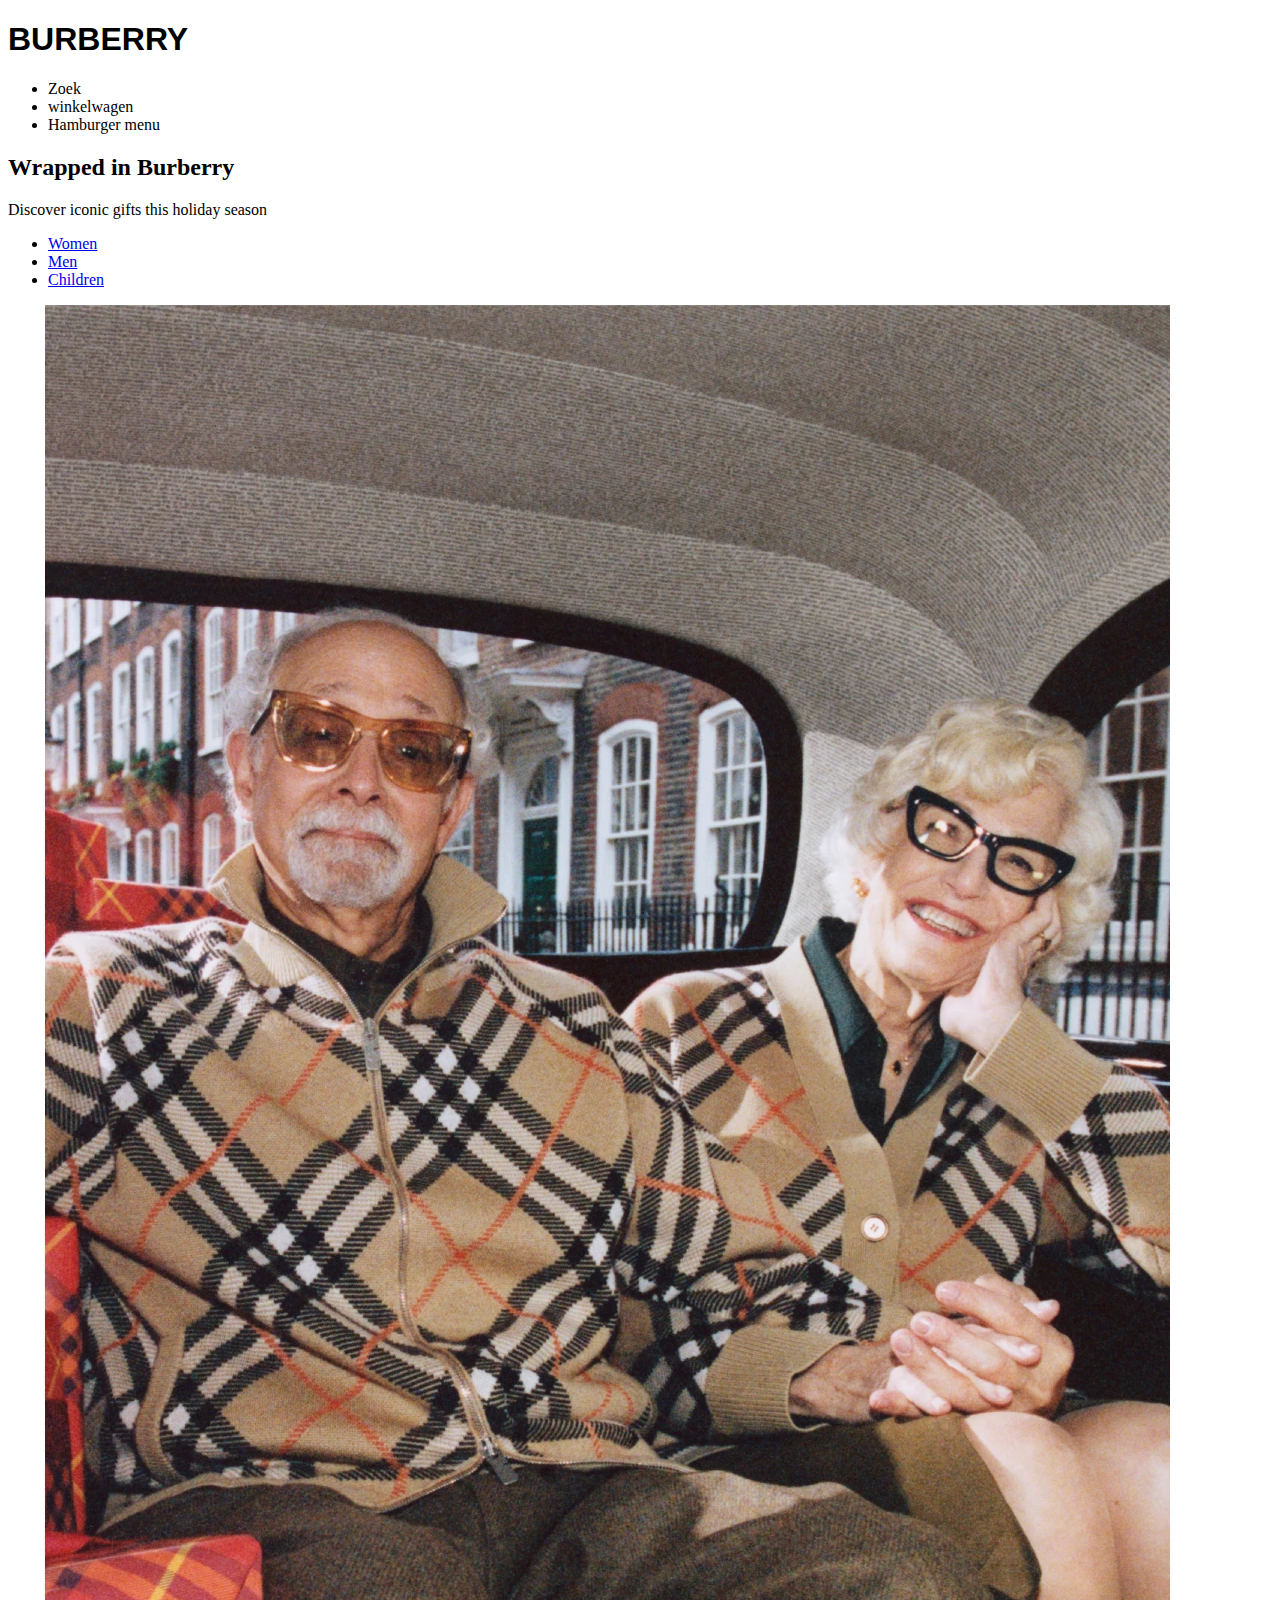
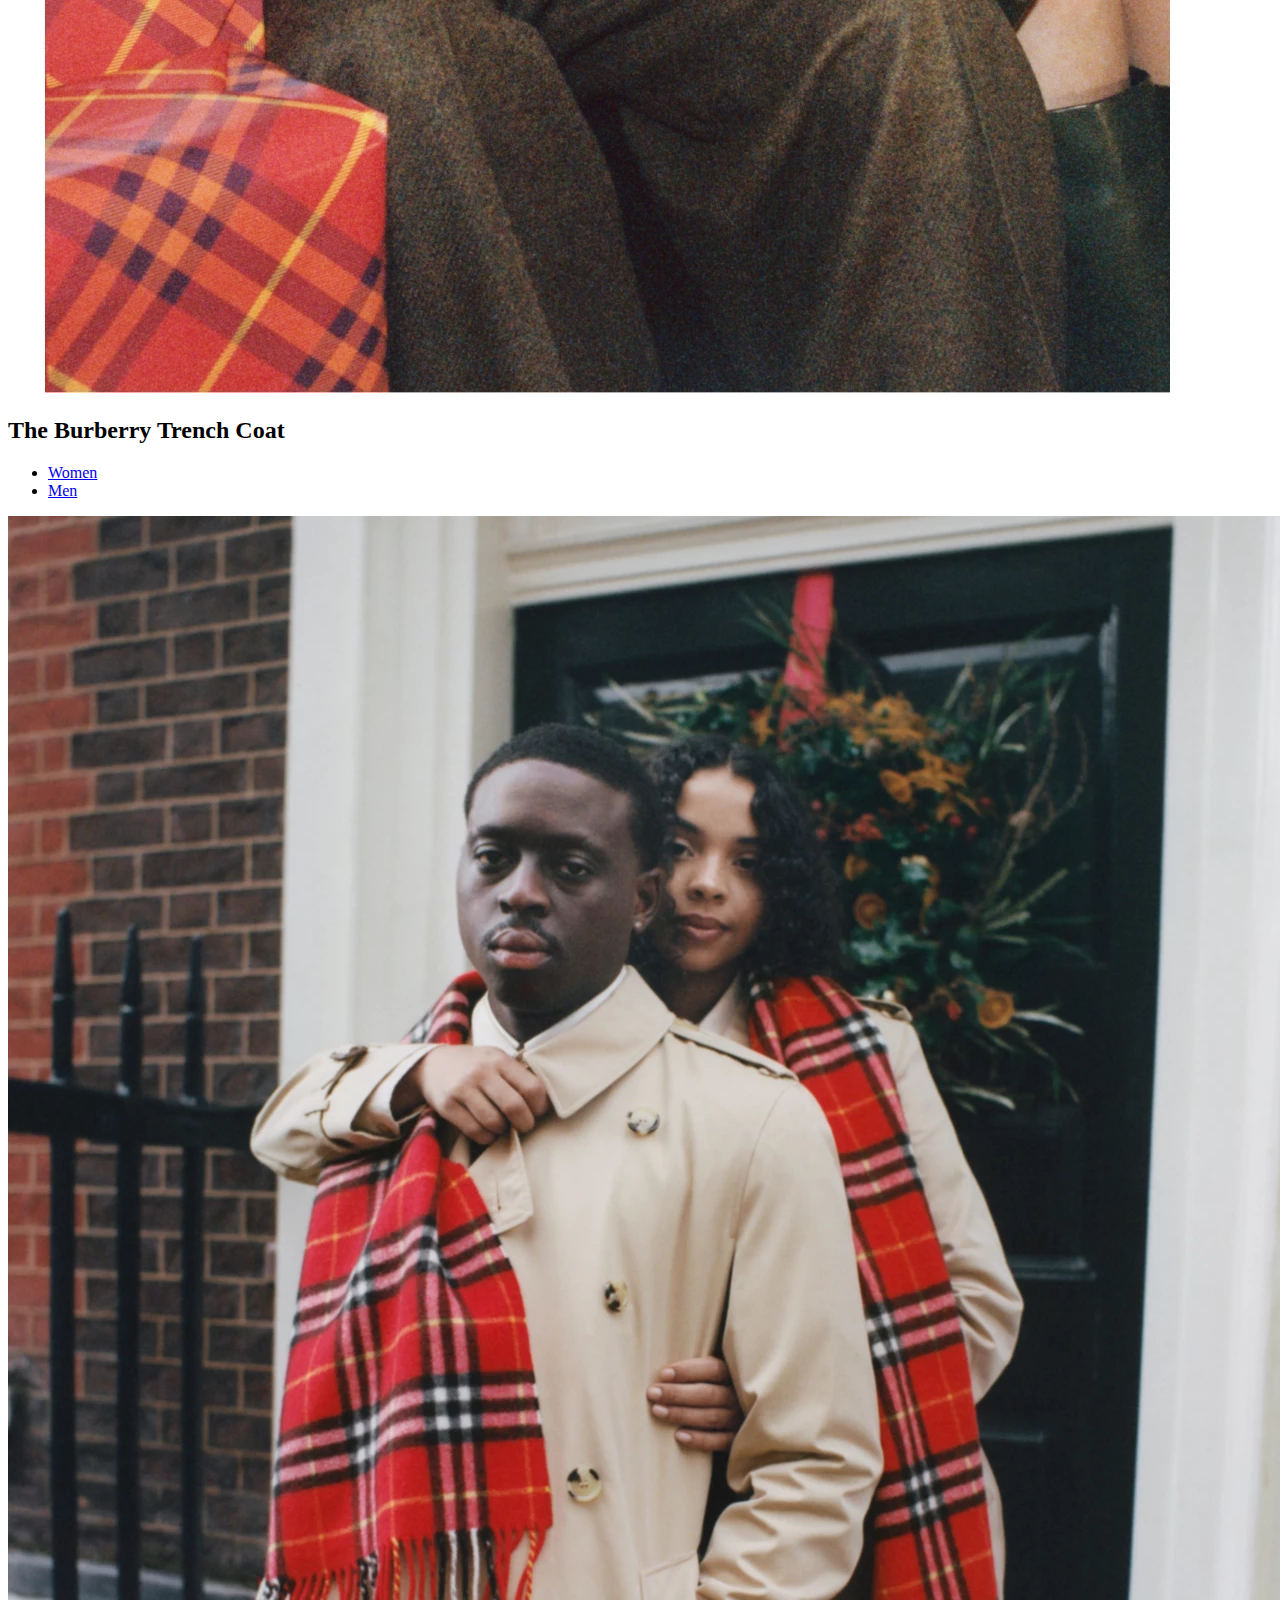
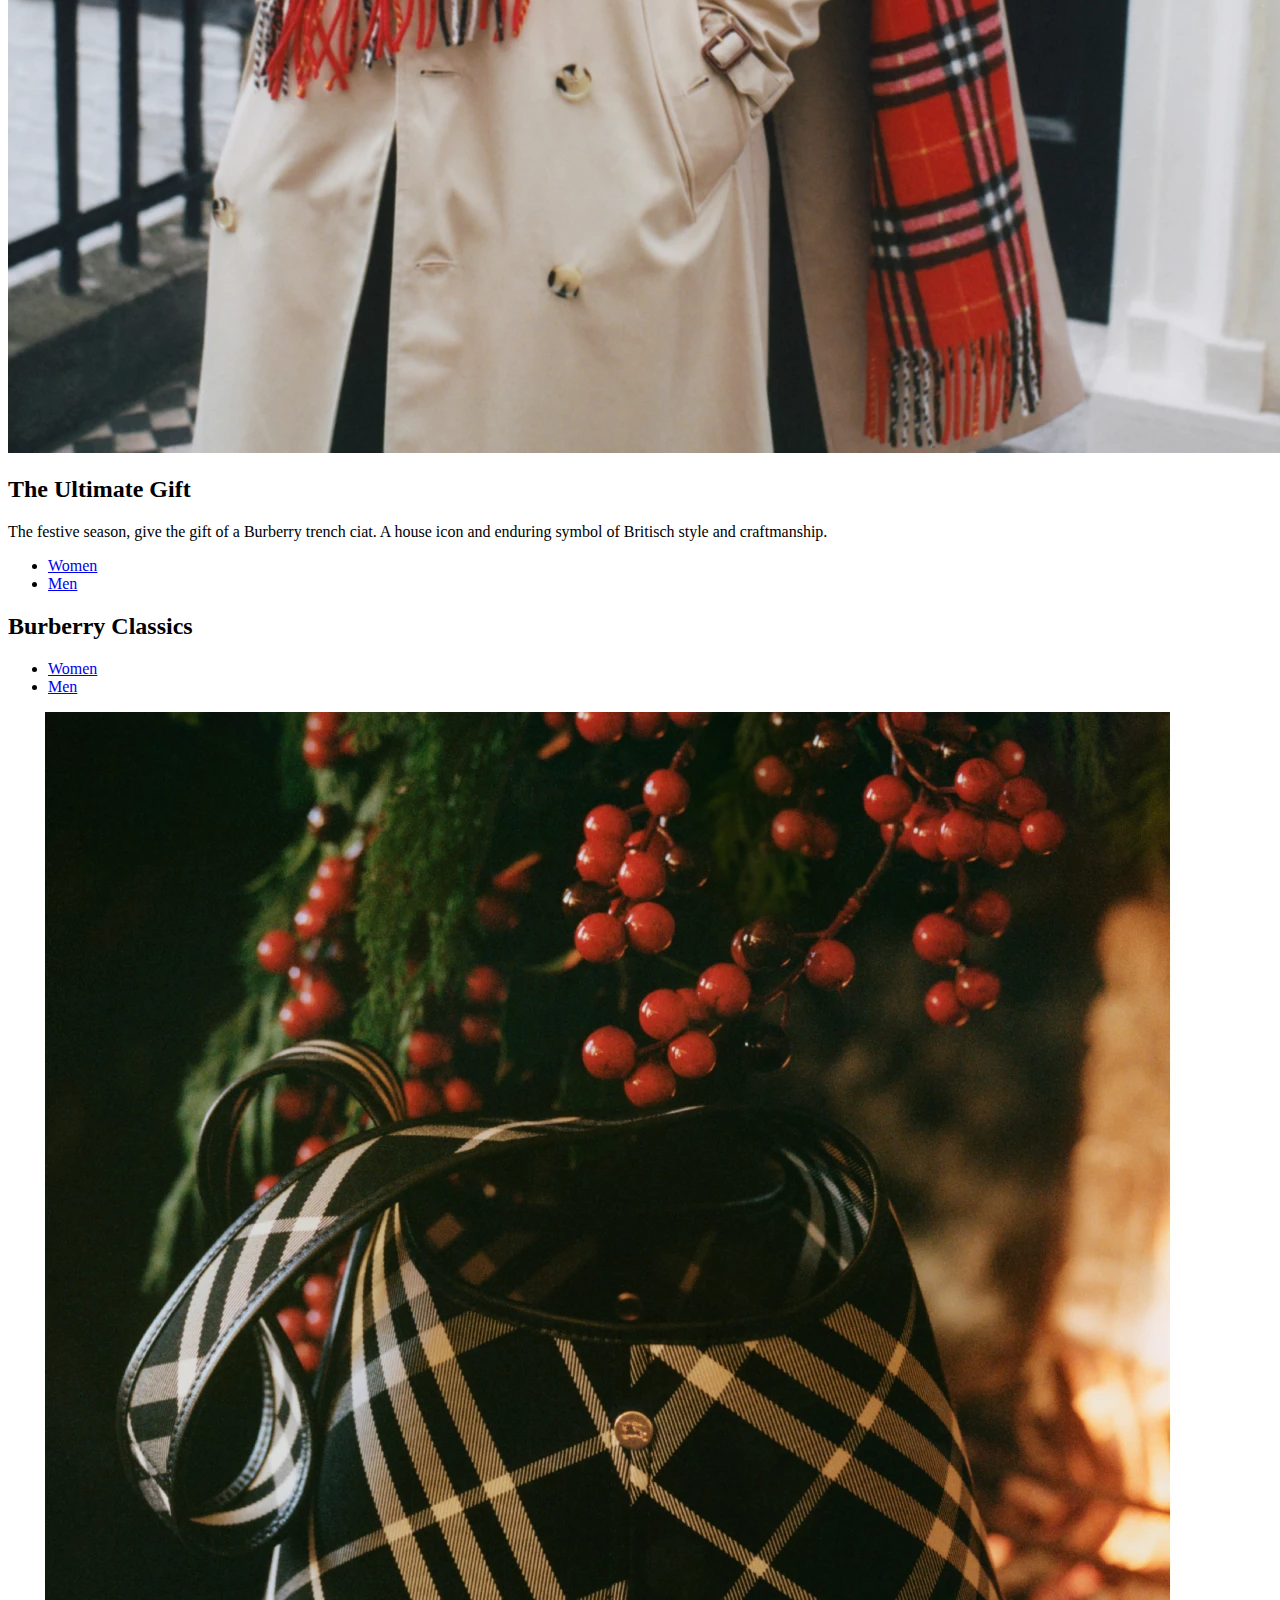
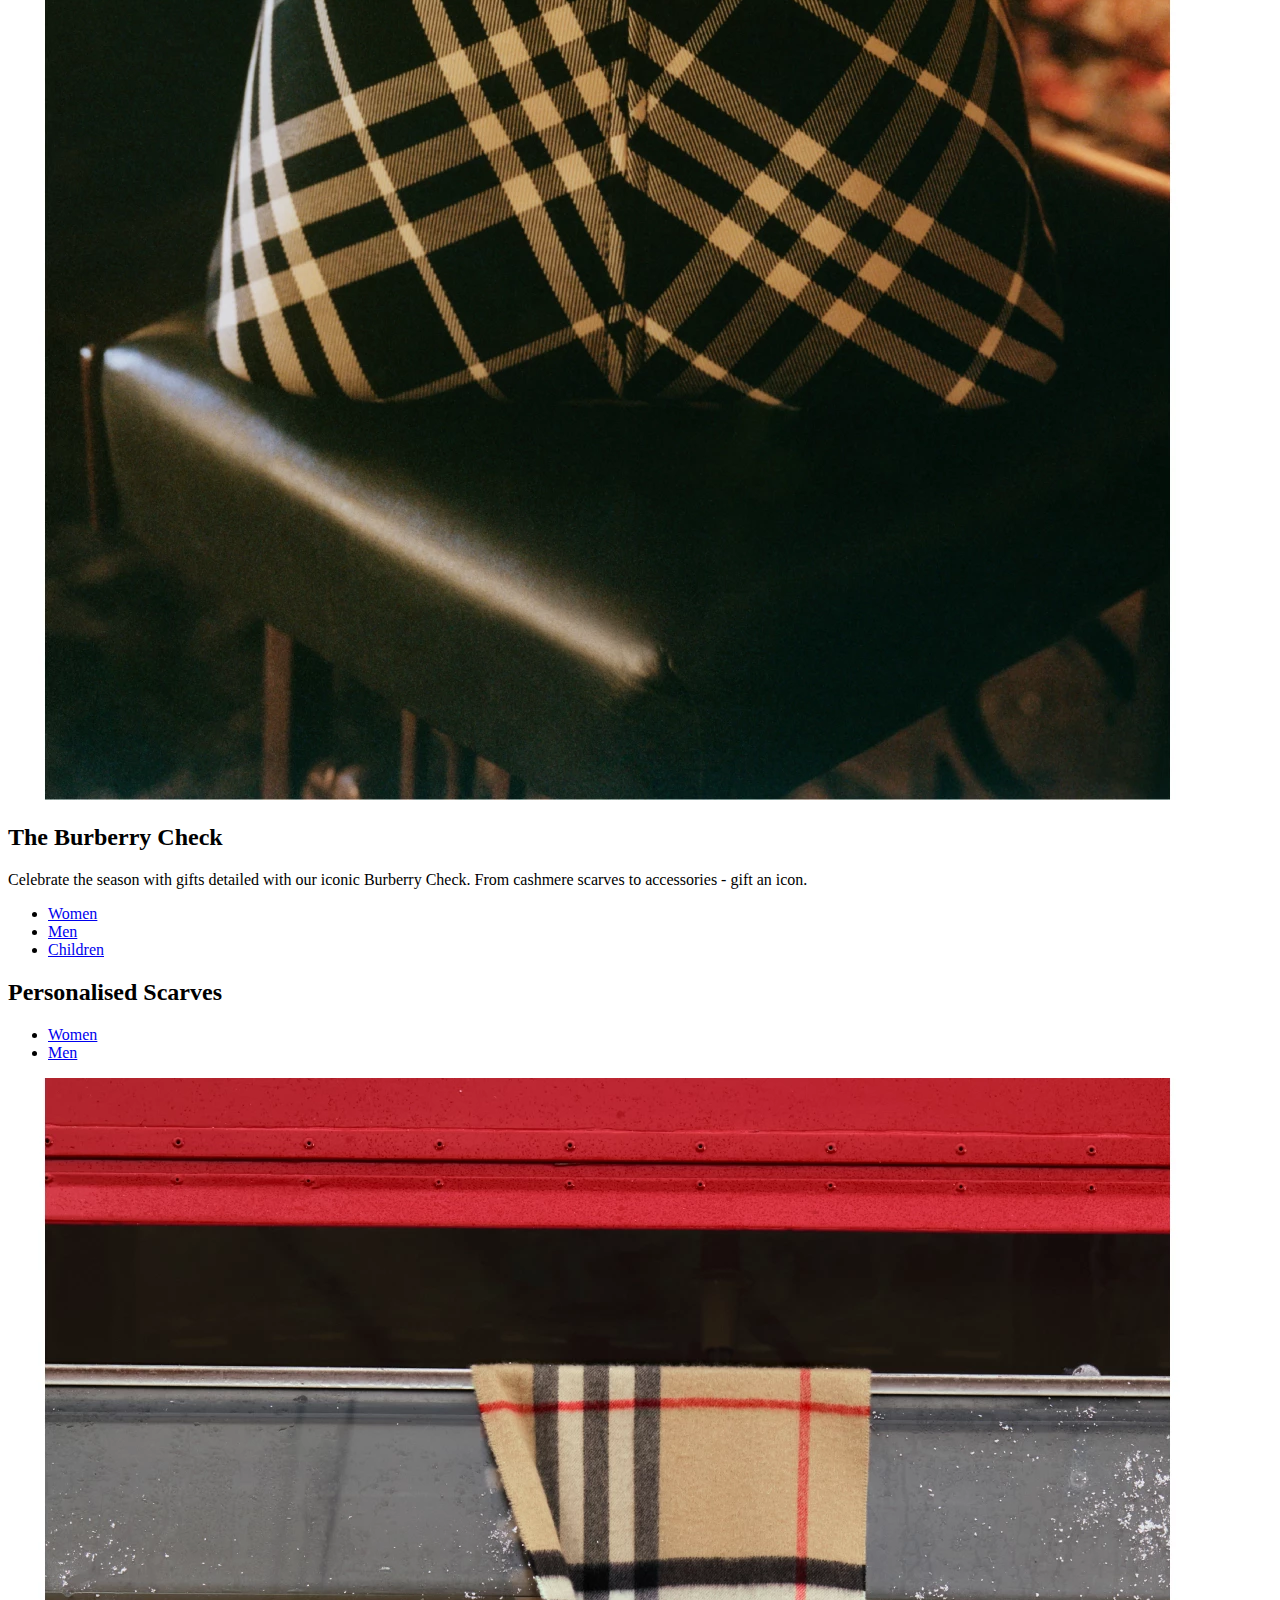
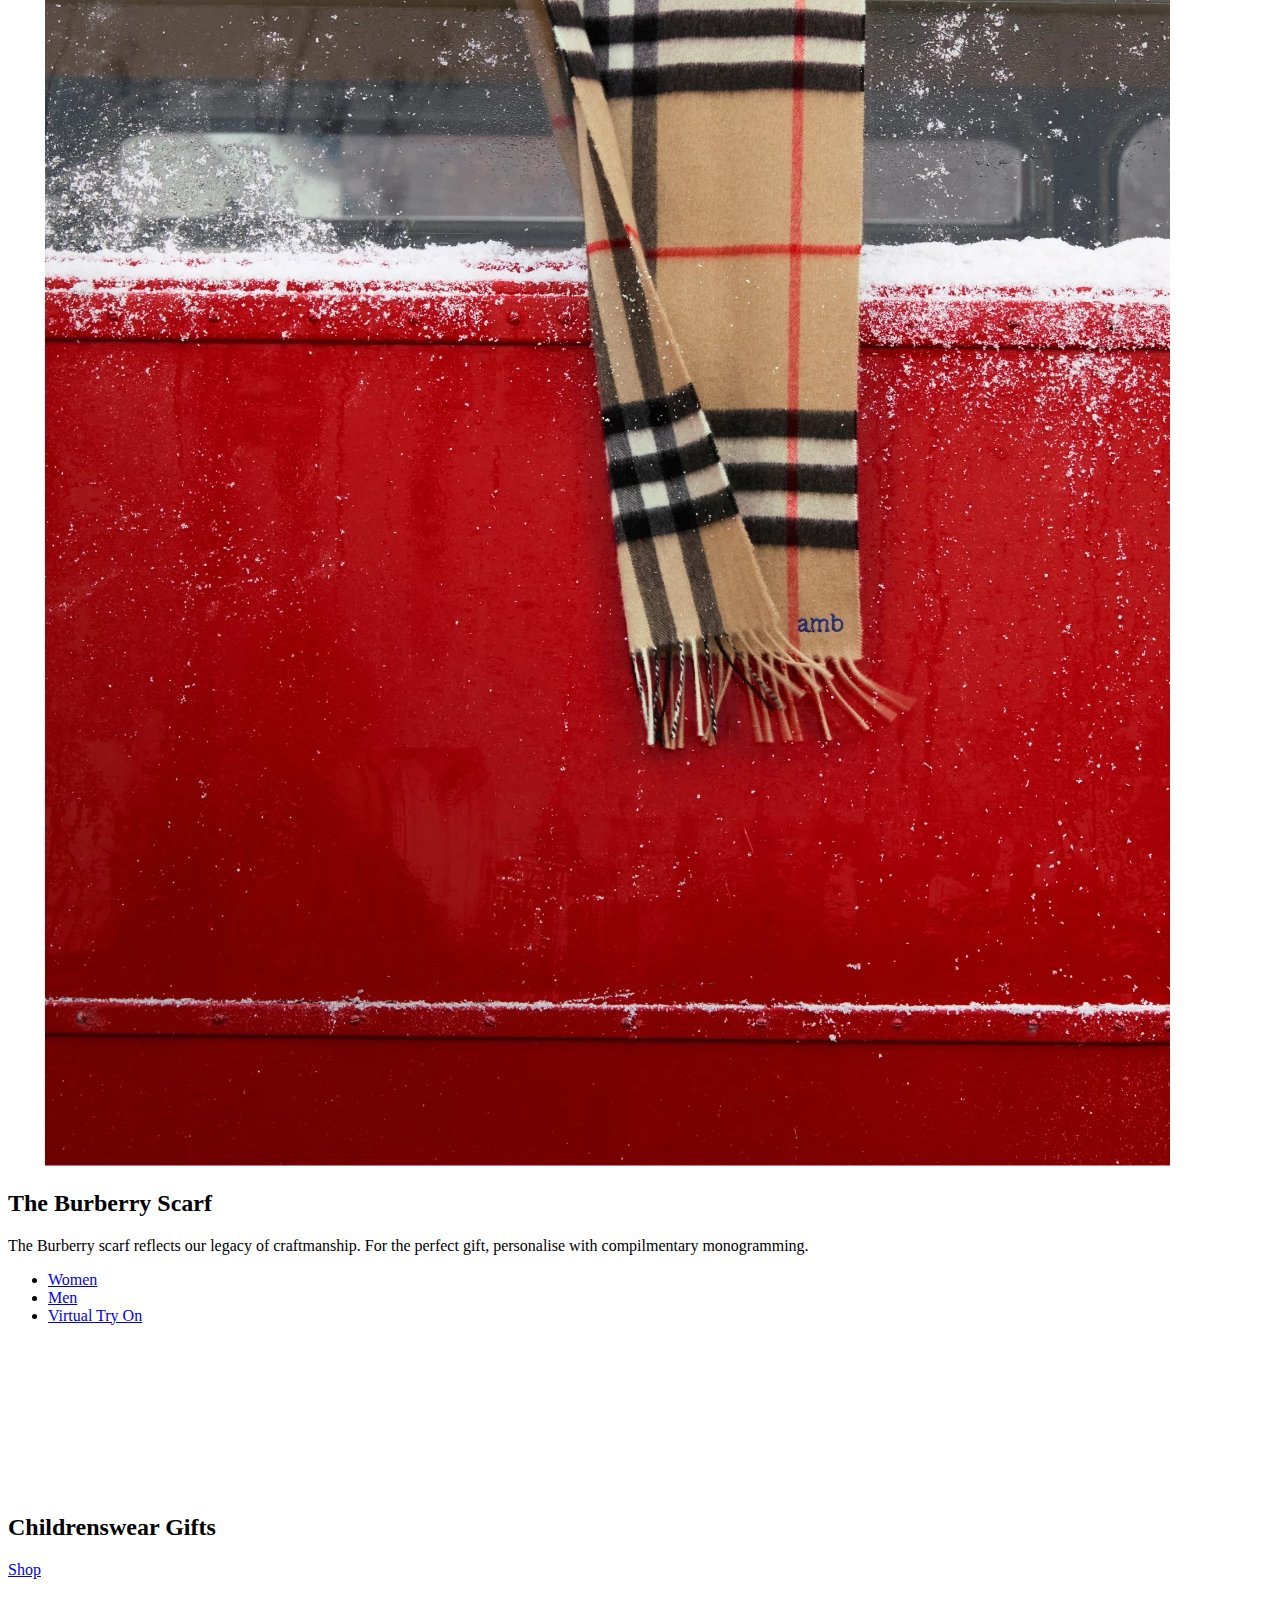
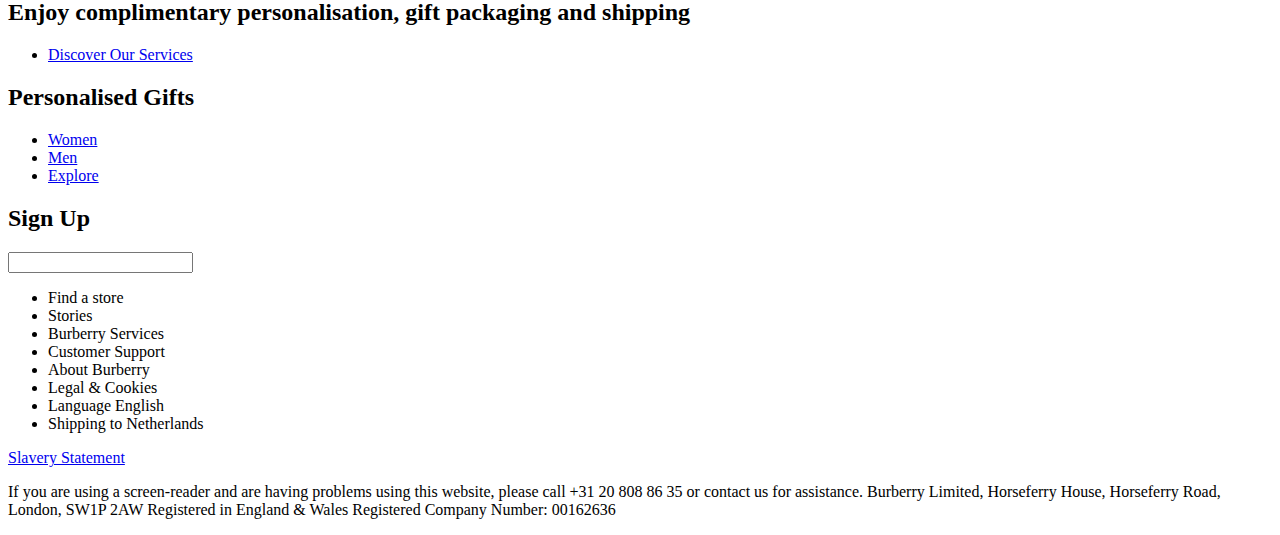
==== index.html @ ae53f32c "V3" ====
<!DOCTYPE html>
<html lang="nl">
	
<head>
	<meta charset="UTF-8">
	<meta name="author" content="jouw naam">
	<meta name="viewport" content="width=device-width, initial-scale=1">
	
	<title>Burberry</title>
	
	<link href="styles/style.css" rel="stylesheet">
	<link rel="icon" type="image/svg+xml" href="images/favicon.svg">
</head>

<body>
	<header>
		<h1>BURBERRY</h1>
			<nav>
				<ul>
					<li>Zoek</li>
					<li>winkelwagen</li>
					<li>Hamburger menu</li>
				</ul>
			</nav>
	</header>

	<main>
		<section class="wrapped">
			<h2>Wrapped in Burberry</h2>
			<p>Discover iconic gifts this holiday season</p>
			<ul>
				<li><a href="#">Women</a></li>
				<li><a href="#">Men</a></li>
				<li><a href="#">Children</a></li>
			</ul>
			<img src="./images/Afbeelding 1.webp" alt="Man en vrouw">
		</section>

		<section>
			<h2>The Burberry Trench Coat</h2>
			<ul>
				<li><a href="#">Women</a></li>
				<li><a href="#">Men</a></li>
			</ul>
			<img src="./images/Afbeelding 2.webp" alt="Man en vrouw met sjaal">
		</section>

		<section>
			<h2>The Ultimate Gift</h2>
			<p>The festive season, give the gift of a Burberry trench ciat. A house icon and enduring symbol of Britisch style and craftmanship.</p>
			<ul>
				<li><a href="#">Women</a></li>
				<li><a href="#">Men</a></li>
			</ul>
		</section>

		<section>
			<h2>Burberry Classics</h2>
			<ul>
				<li><a href="#">Women</a></li>
				<li><a href="#">Men</a></li>
			</ul>
			<img src="./images/Afbeelding 3.webp" alt="Een mooie tas">
		</section>

		<section>
			<h2>The Burberry Check</h2>
			<p>Celebrate the season with gifts detailed with our iconic Burberry Check. From cashmere scarves to accessories - gift an icon.</p>
			<ul>
				<li><a href="#">Women</a></li>
				<li><a href="#">Men</a></li>
				<li><a href="#">Children</a></li>
			</ul>
		</section>

		<section>
			<h2>Personalised Scarves</h2>
			<ul>
				<li><a href="#">Women</a></li>
				<li><a href="#">Men</a></li>
			</ul>
			<img src="./images/Afbeelding 4.webp" alt="The burberry scarf">
		</section>

		<section>
			<h2>The Burberry Scarf</h2>
			<p>The Burberry scarf reflects our legacy of craftmanship. For the perfect gift, personalise with compilmentary monogramming.</p>
			<ul>
				<li><a href="#">Women</a></li>
				<li><a href="#">Men</a></li>
				<li><a href="#">Virtual Try On</a></li>
			</ul>
		</section>

		<section>
			<video src="./images/Video 1.html">Video met kinderen</video>
			<h2>Childrenswear Gifts</h2>
			<a href="#">Shop</a>
		</section>

		<section>
			<h2>Enjoy complimentary personalisation, gift packaging and shipping</h2>
			<ul>
				<li><a href="#">Discover Our Services</a></li>
			</ul>
		</section>

		<section>
			<h2>Personalised Gifts</h2>
			<ul>
				<li><a href="#">Women</a></li>
				<li><a href="#">Men</a></li>
				<li><a href="#">Explore</a></li>
			</ul>
		</section>

	</main>

	<footer>
		<h2>Sign Up</h2>
		<input type="text" name="Email" id="Email">
		<ul>
			<li>Find a store</li>
			<li>Stories</li>
			<li>Burberry Services</li>
			<li>Customer Support</li>
			<li>About Burberry</li>
			<li>Legal & Cookies</li>
			<li>Language English</li>
			<li>Shipping to Netherlands</li>
		</ul>
		<a href="#">Slavery Statement</a>
		<p>If you are using a screen-reader and are having problems using this website, please call +31 20 808 86 35 or contact us for assistance.
			Burberry Limited, Horseferry House, Horseferry Road, London, SW1P 2AW
			Registered in England & Wales
			Registered Company Number: 00162636
		</p>
	</footer>

	

	<script defer src="scripts/script.js"></script>
</body>
	
</html>
---- styles/style.css ----
/**************/
/* CSS REMEDY */
/**************/
*, *::after, *::before {
  box-sizing:border-box;  
}






/*********************/
/* CUSTOM PROPERTIES */
/*********************/
:root {
	/* startje */
	--color-text:#111;
	--color-background:#eee;
}





/****************/
/* JOUW STYLING */
/****************/

h1 { 
	font-family: sans-serif;
}
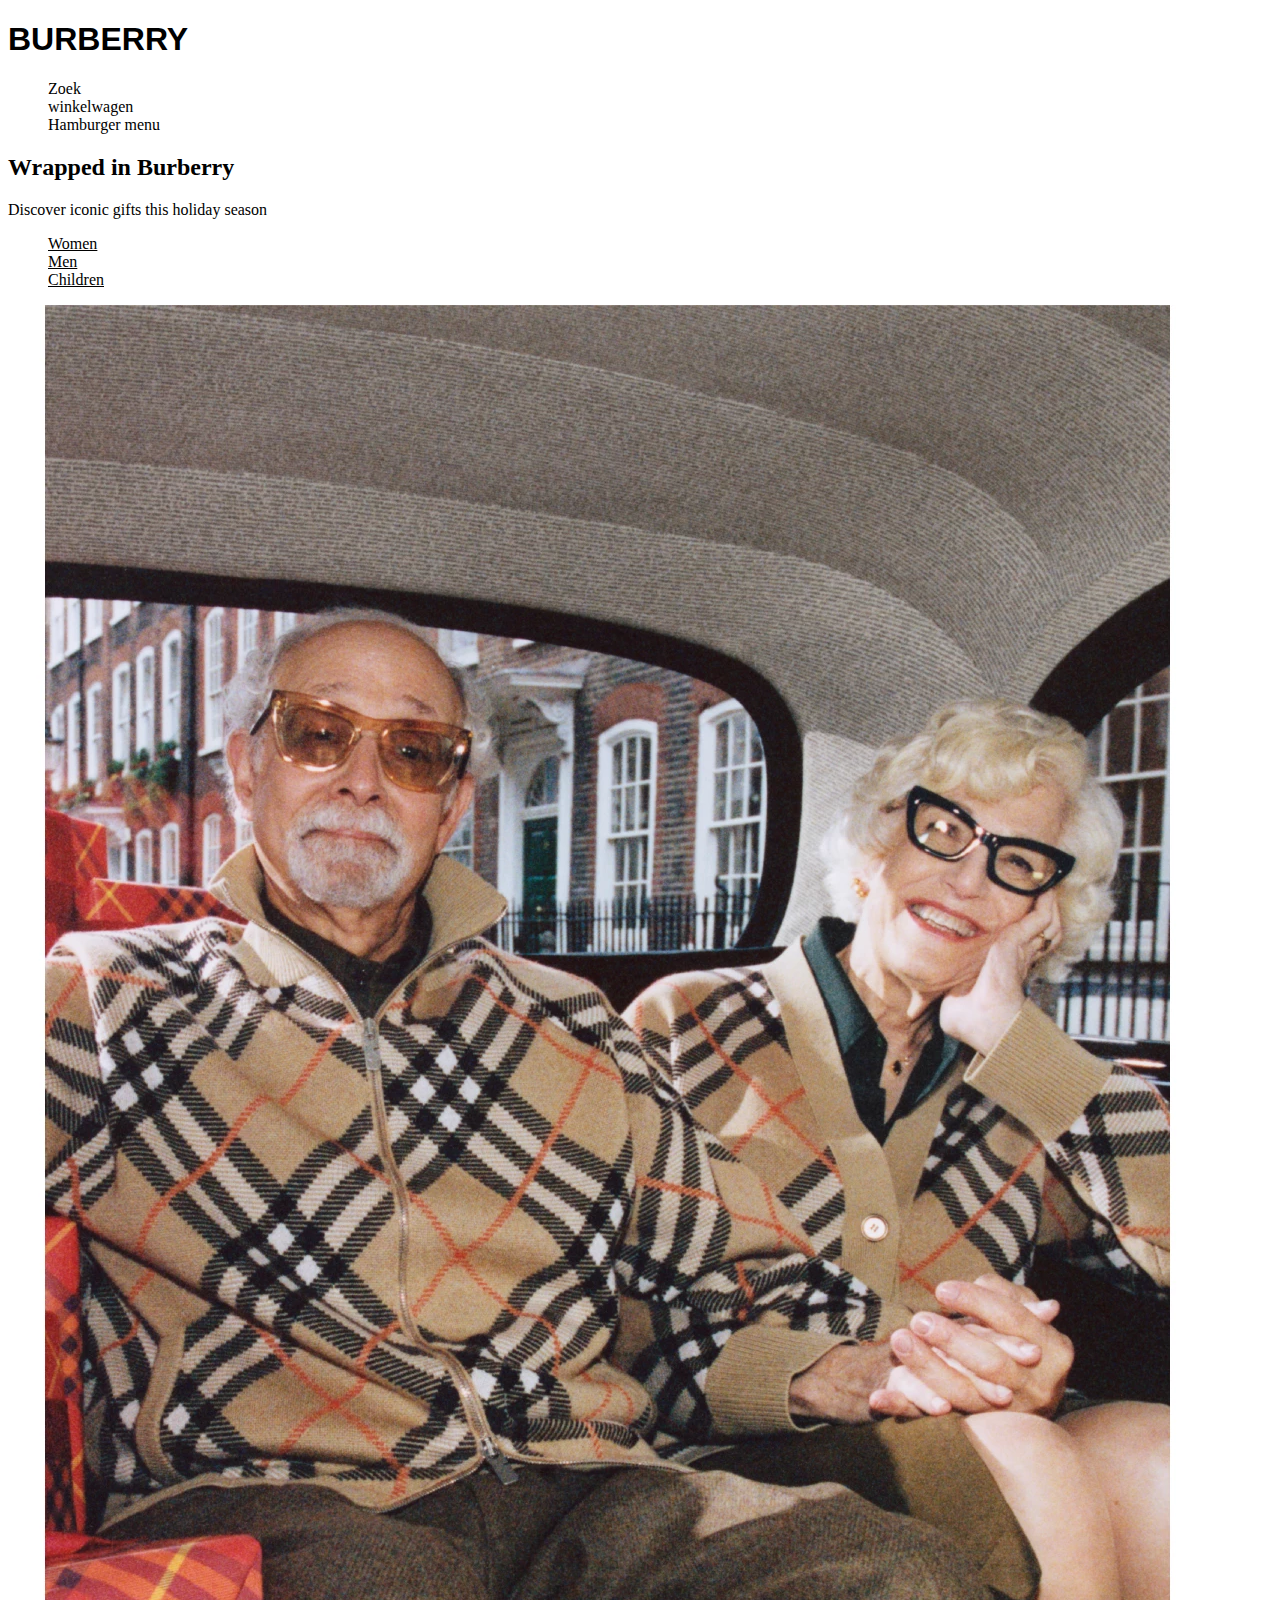
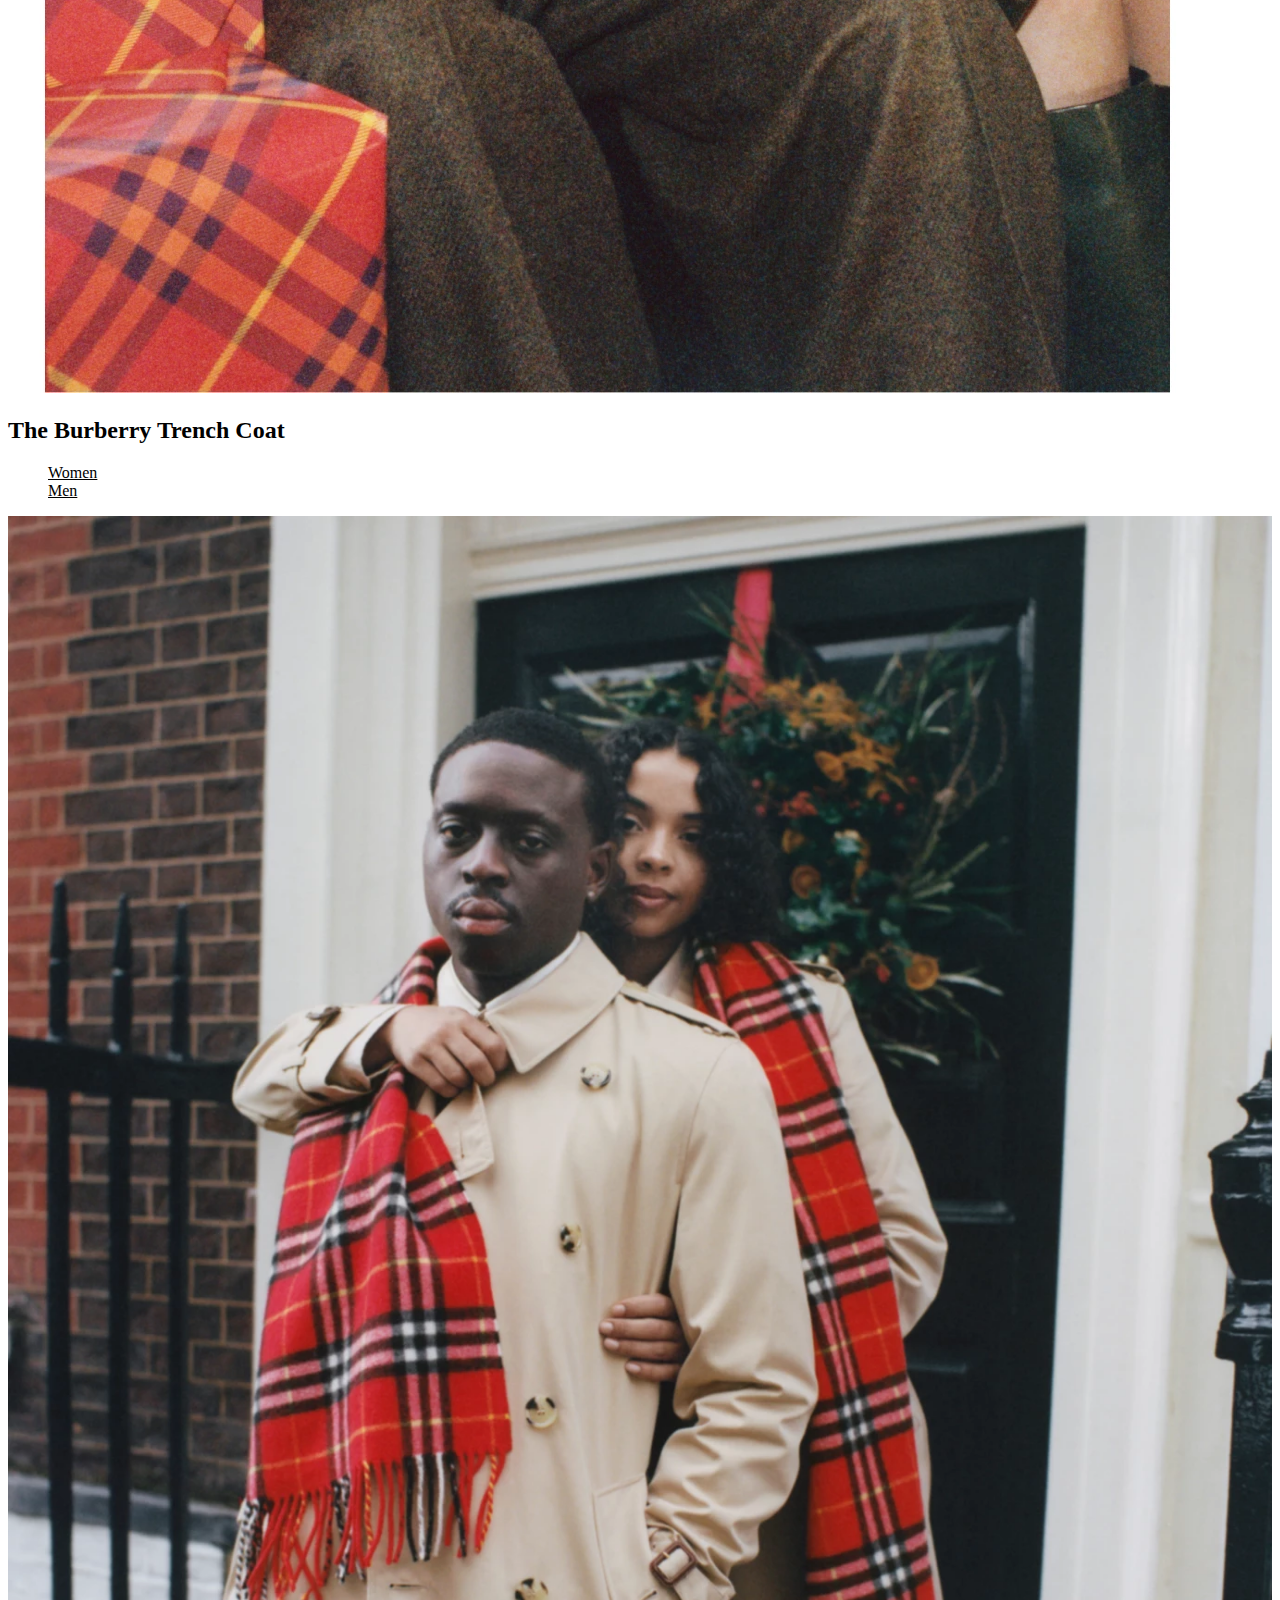
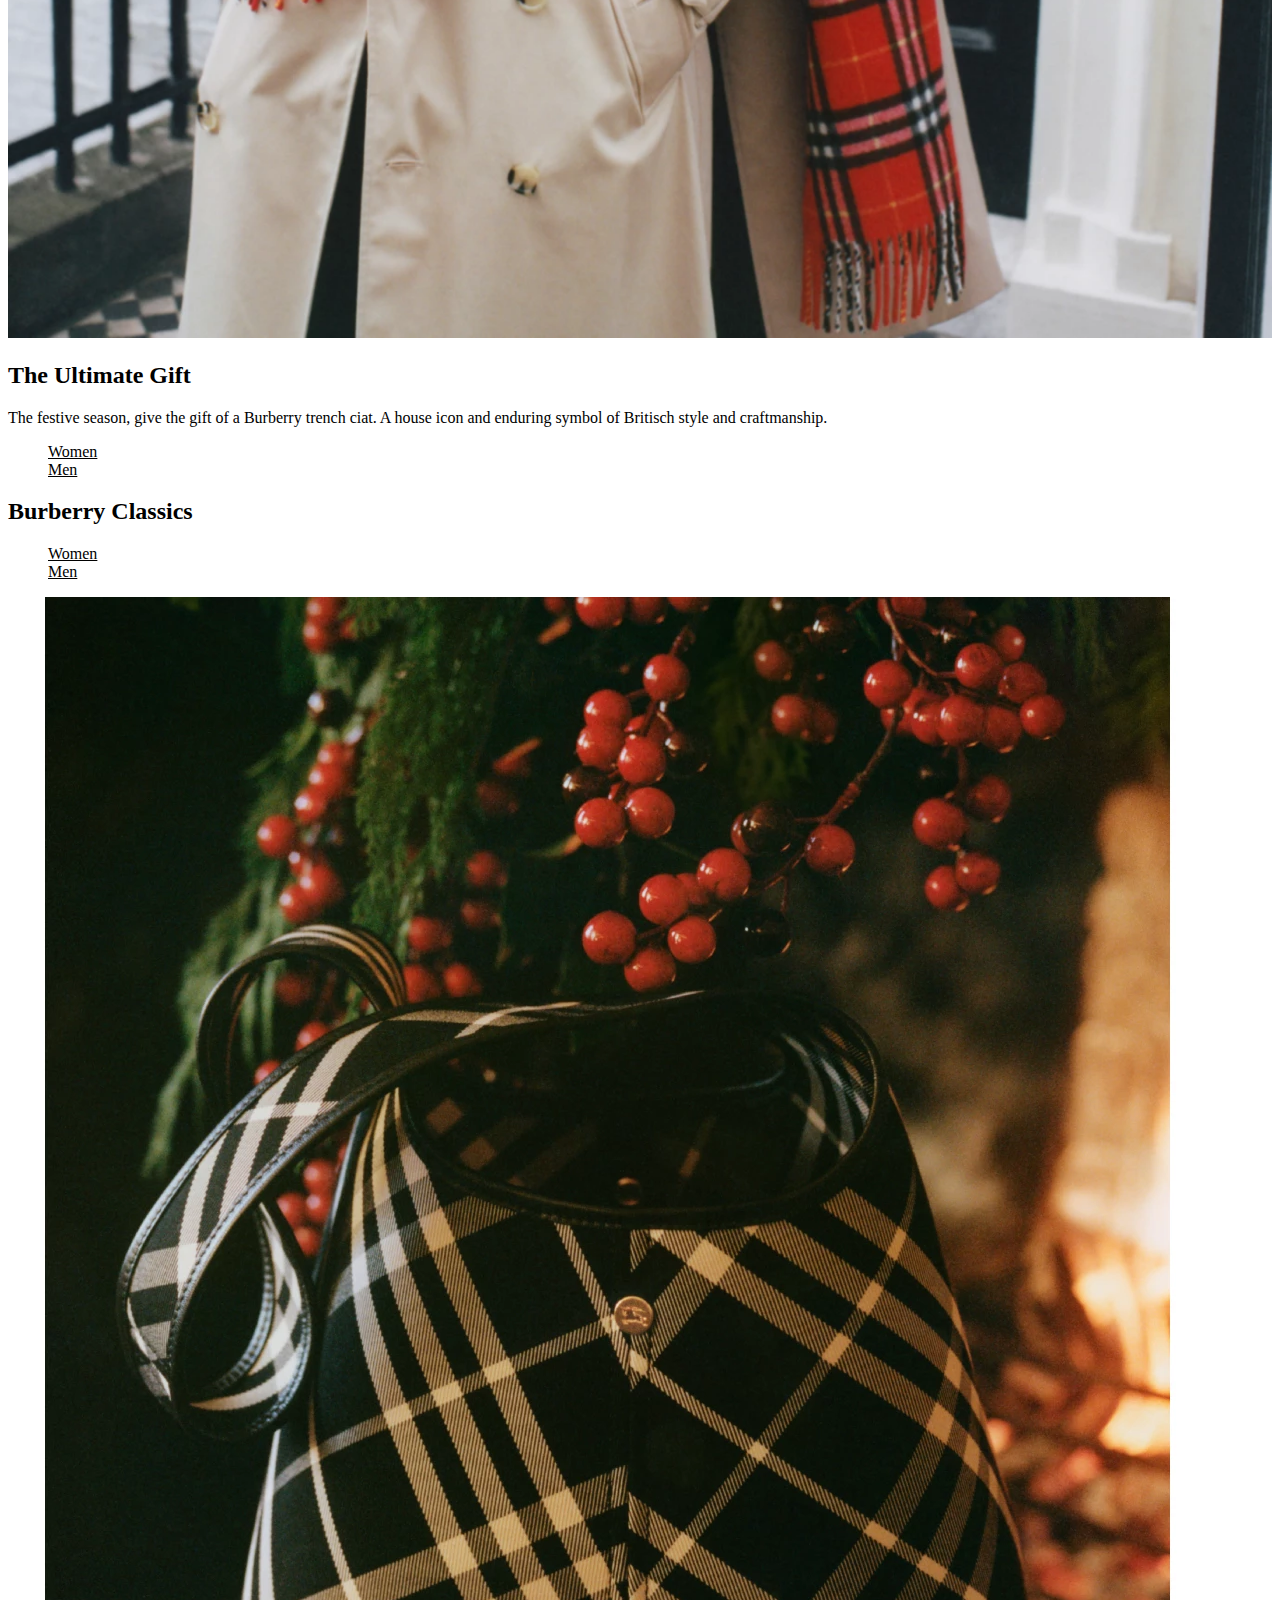
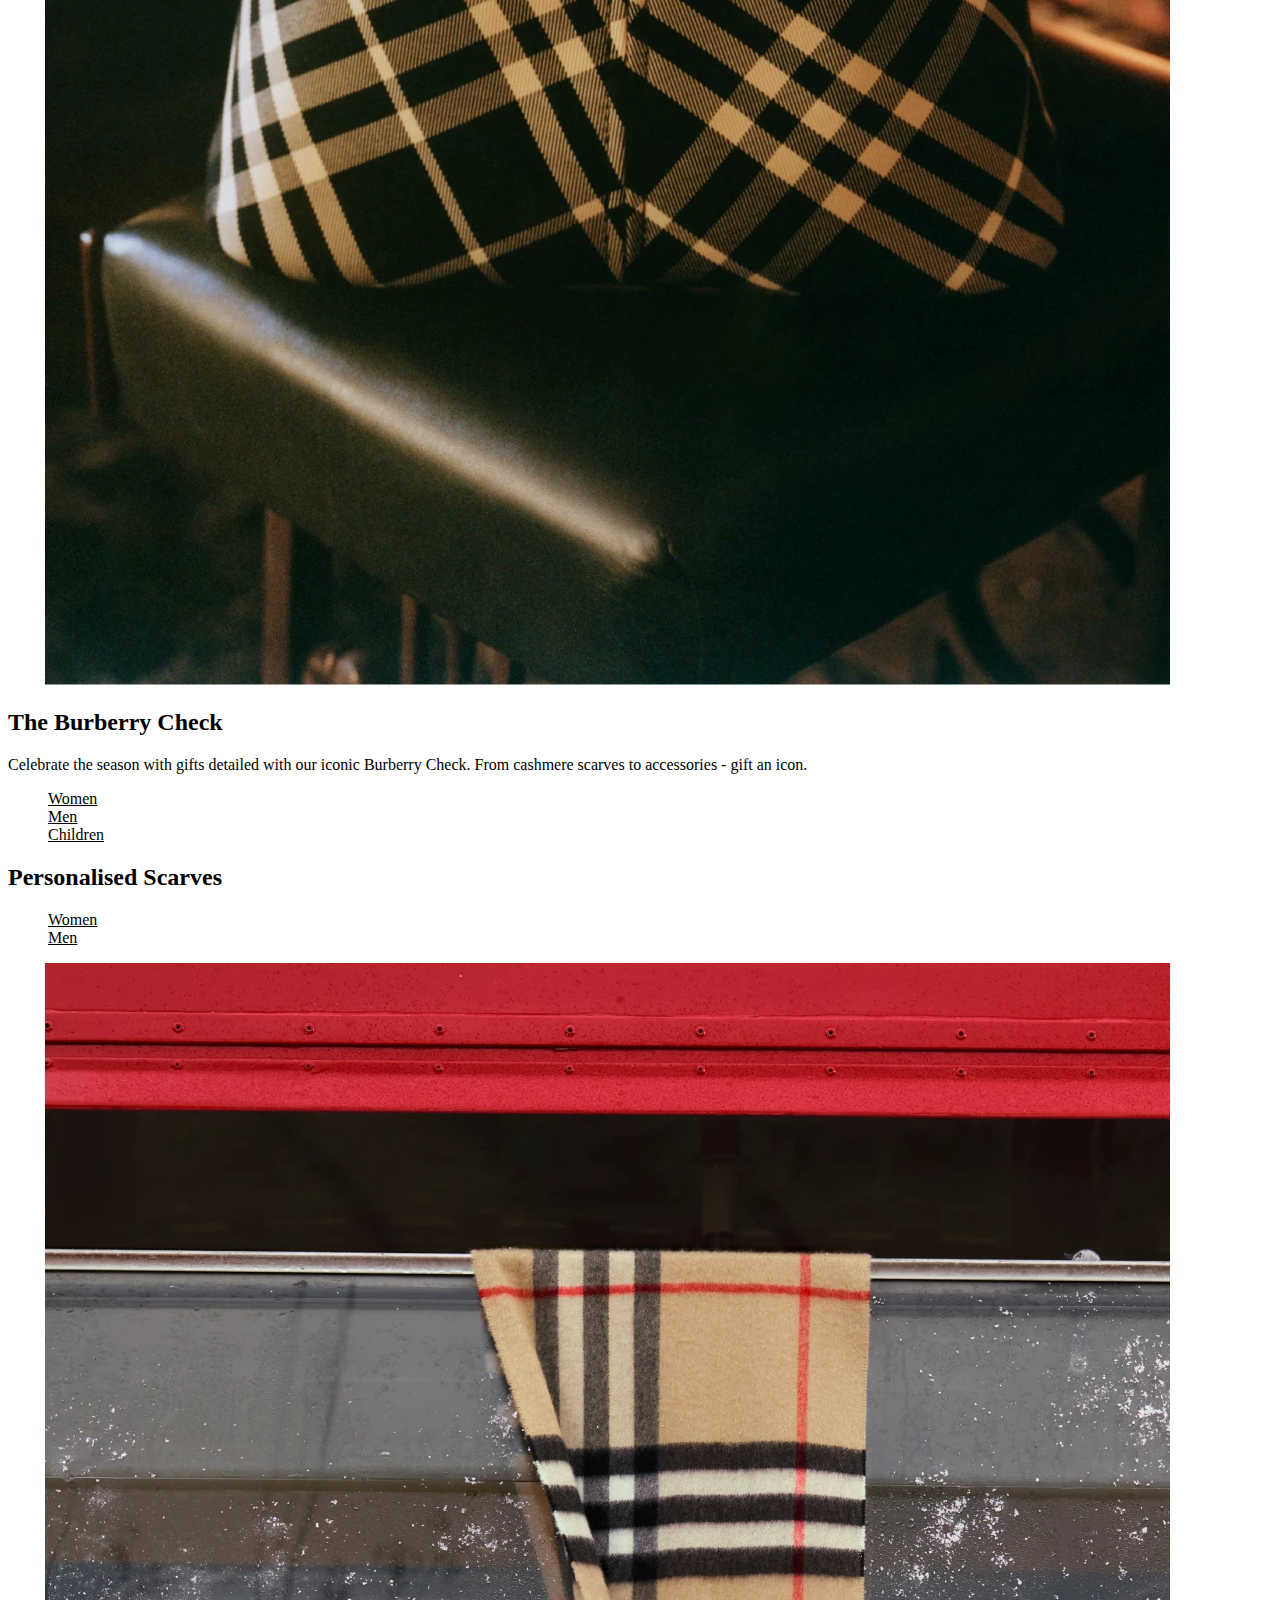
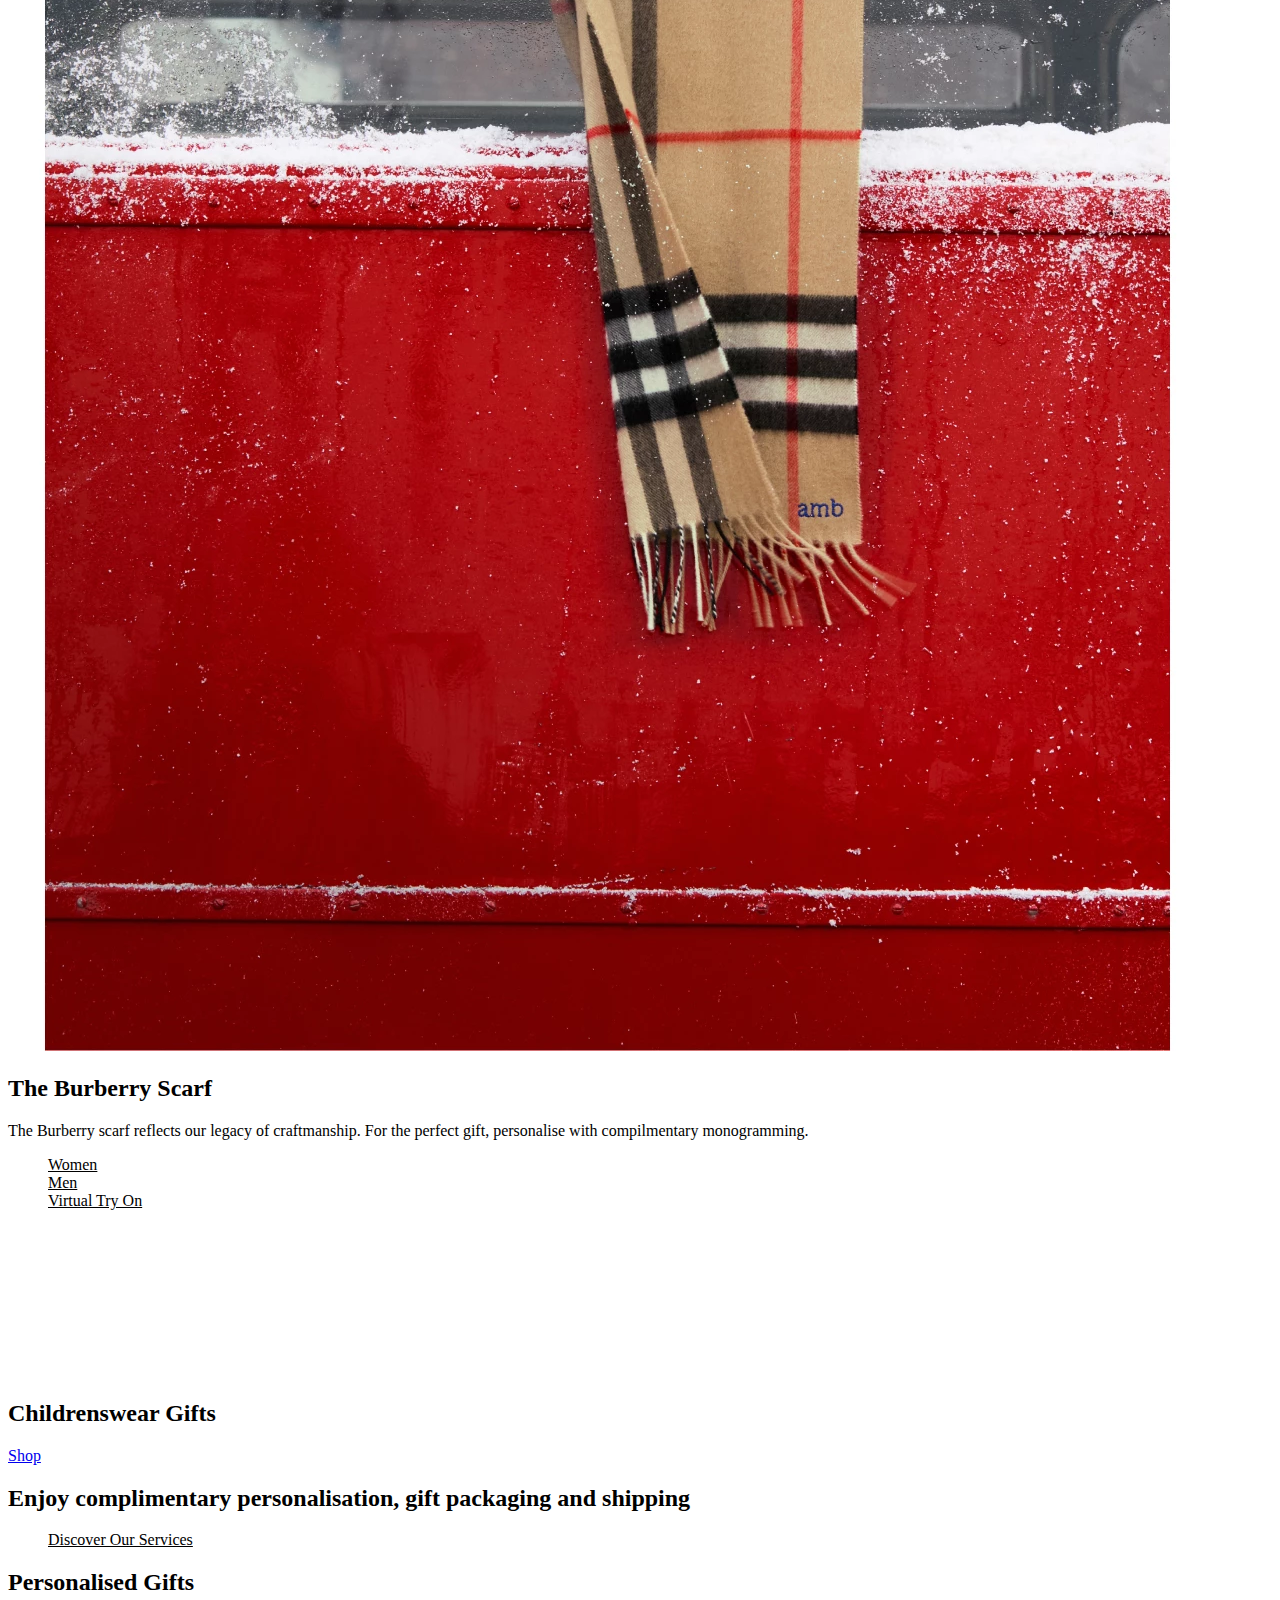
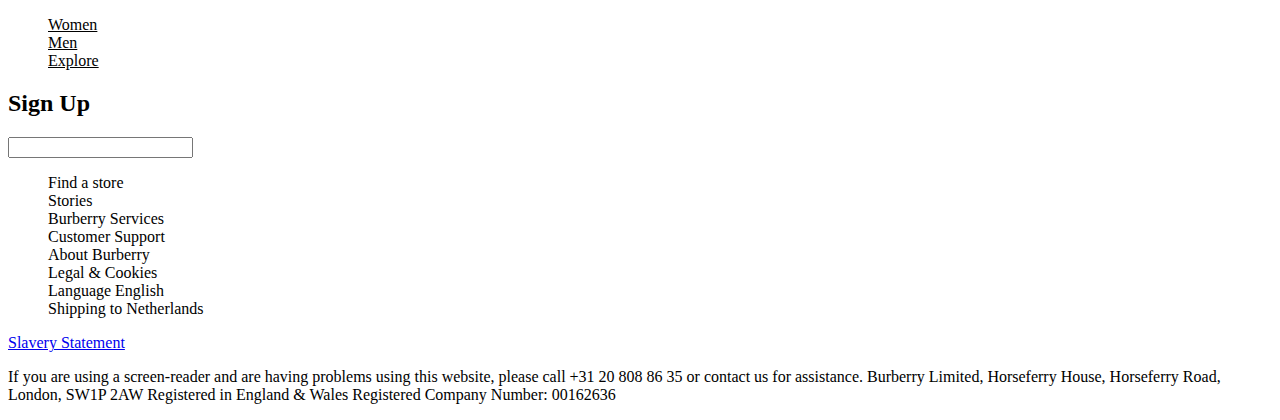
==== commit 851afcad: "Aanpassing" ====
--- a/index.html
+++ b/index.html
@@ -33,19 +33,19 @@
 				<li><a href="#">Men</a></li>
 				<li><a href="#">Children</a></li>
 			</ul>
-			<img src="./images/Afbeelding 1.webp" alt="Man en vrouw">
+			<img src="./images/Afbeelding-1.webp" alt="Manenvrouw">
 		</section>
 
-		<section>
+		<section class="coat">
 			<h2>The Burberry Trench Coat</h2>
 			<ul>
 				<li><a href="#">Women</a></li>
 				<li><a href="#">Men</a></li>
 			</ul>
-			<img src="./images/Afbeelding 2.webp" alt="Man en vrouw met sjaal">
+			<img src="./images/Afbeelding-2.webp" alt="Manenvrouwmetsjaal">
 		</section>
 
-		<section>
+		<section class="gift">
 			<h2>The Ultimate Gift</h2>
 			<p>The festive season, give the gift of a Burberry trench ciat. A house icon and enduring symbol of Britisch style and craftmanship.</p>
 			<ul>
@@ -54,16 +54,16 @@
 			</ul>
 		</section>
 
-		<section>
+		<section class="classics">
 			<h2>Burberry Classics</h2>
 			<ul>
 				<li><a href="#">Women</a></li>
 				<li><a href="#">Men</a></li>
 			</ul>
-			<img src="./images/Afbeelding 3.webp" alt="Een mooie tas">
+			<img src="./images/Afbeelding-3.webp" alt="Eenmooietas">
 		</section>
 
-		<section>
+		<section class="check">
 			<h2>The Burberry Check</h2>
 			<p>Celebrate the season with gifts detailed with our iconic Burberry Check. From cashmere scarves to accessories - gift an icon.</p>
 			<ul>
@@ -73,16 +73,16 @@
 			</ul>
 		</section>
 
-		<section>
+		<section class="personal">
 			<h2>Personalised Scarves</h2>
 			<ul>
 				<li><a href="#">Women</a></li>
 				<li><a href="#">Men</a></li>
 			</ul>
-			<img src="./images/Afbeelding 4.webp" alt="The burberry scarf">
+			<img src="./images/Afbeelding-4.webp" alt="Theburberryscarf">
 		</section>
 
-		<section>
+		<section class="scarf">
 			<h2>The Burberry Scarf</h2>
 			<p>The Burberry scarf reflects our legacy of craftmanship. For the perfect gift, personalise with compilmentary monogramming.</p>
 			<ul>
@@ -92,20 +92,20 @@
 			</ul>
 		</section>
 
-		<section>
-			<video src="./images/Video 1.html">Video met kinderen</video>
+		<section class="children">
+			<video src=""></video>
 			<h2>Childrenswear Gifts</h2>
 			<a href="#">Shop</a>
 		</section>
 
-		<section>
+		<section class="services">
 			<h2>Enjoy complimentary personalisation, gift packaging and shipping</h2>
 			<ul>
 				<li><a href="#">Discover Our Services</a></li>
 			</ul>
 		</section>
 
-		<section>
+		<section class="">
 			<h2>Personalised Gifts</h2>
 			<ul>
 				<li><a href="#">Women</a></li>
--- a/styles/style.css
+++ b/styles/style.css
@@ -5,6 +5,9 @@
   box-sizing:border-box;  
 }
 
+img { 
+	max-width: 100%;
+}
 
 
 
@@ -30,3 +33,16 @@
 h1 { 
 	font-family: sans-serif;
 }
+
+/* Bron:  */
+
+li {
+	display: flex;
+	
+}
+
+li a{
+	list-style-type: none;
+	color: black;
+	
+}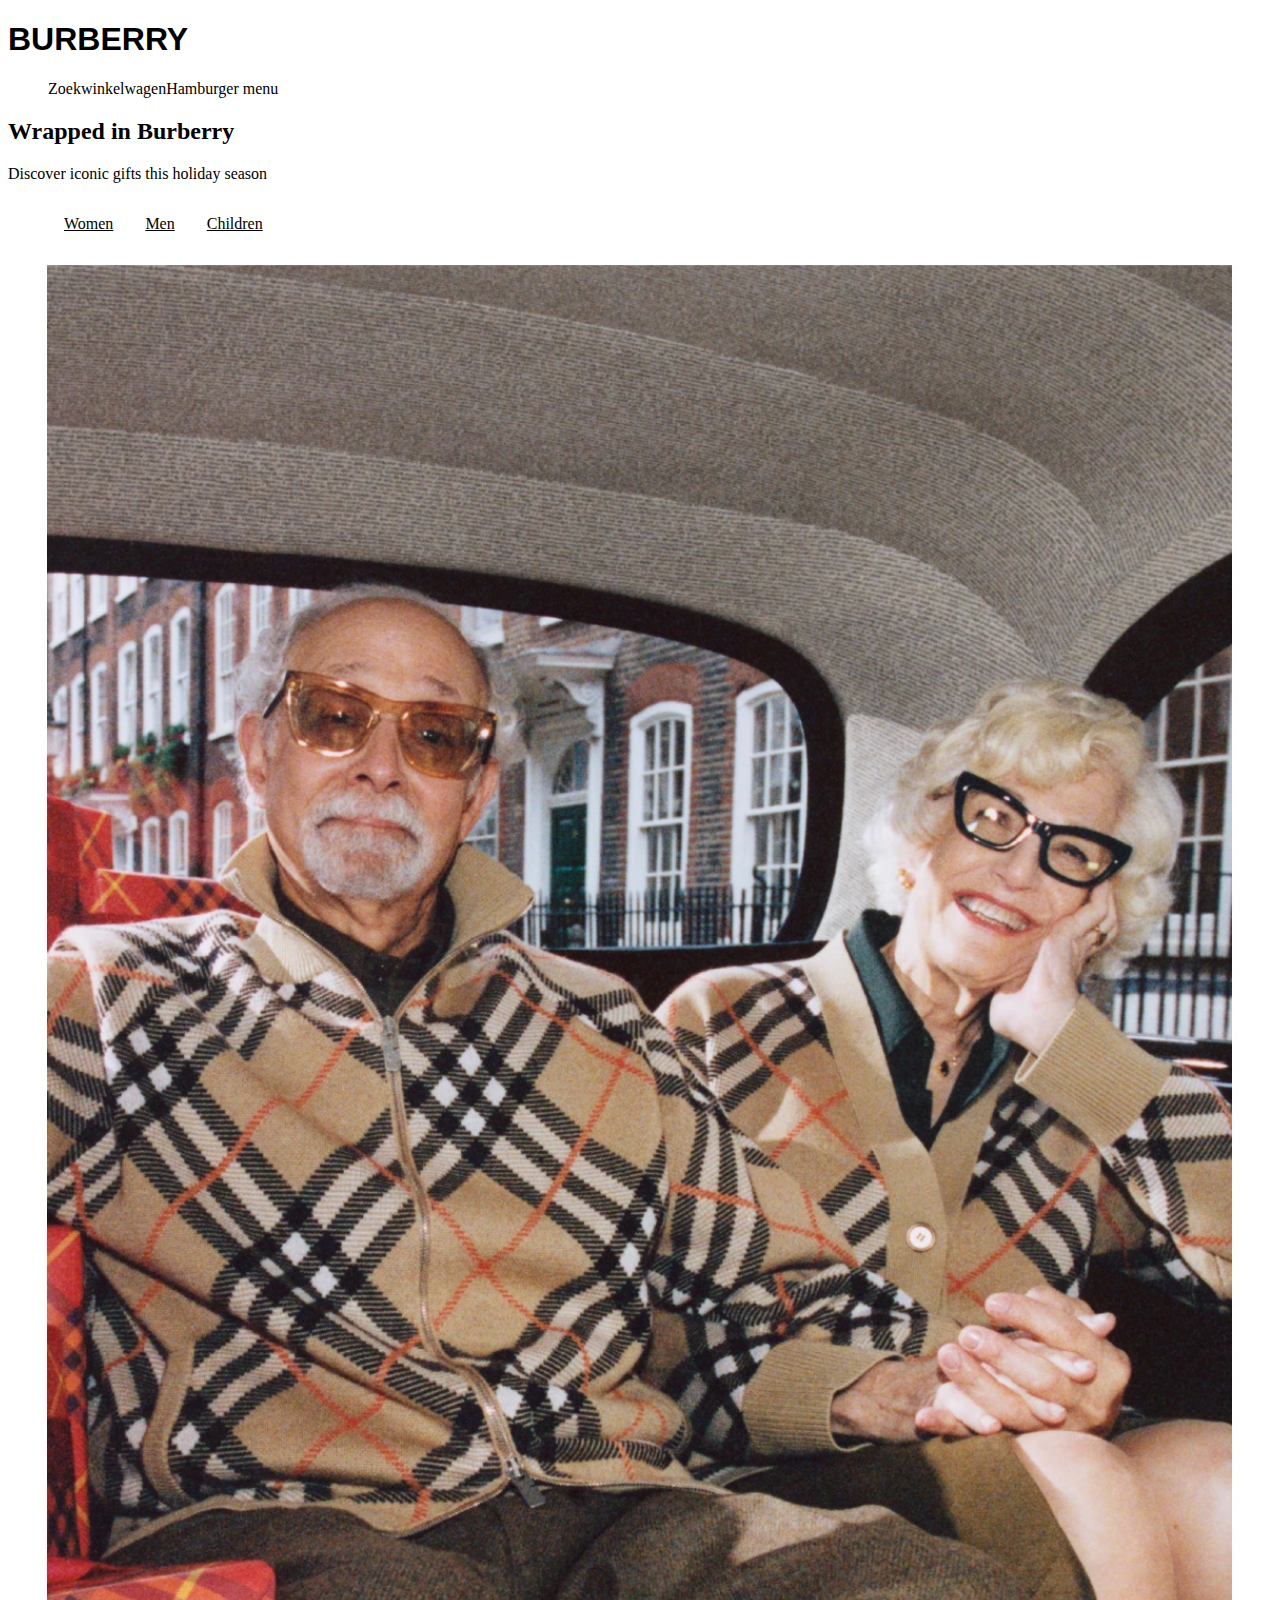
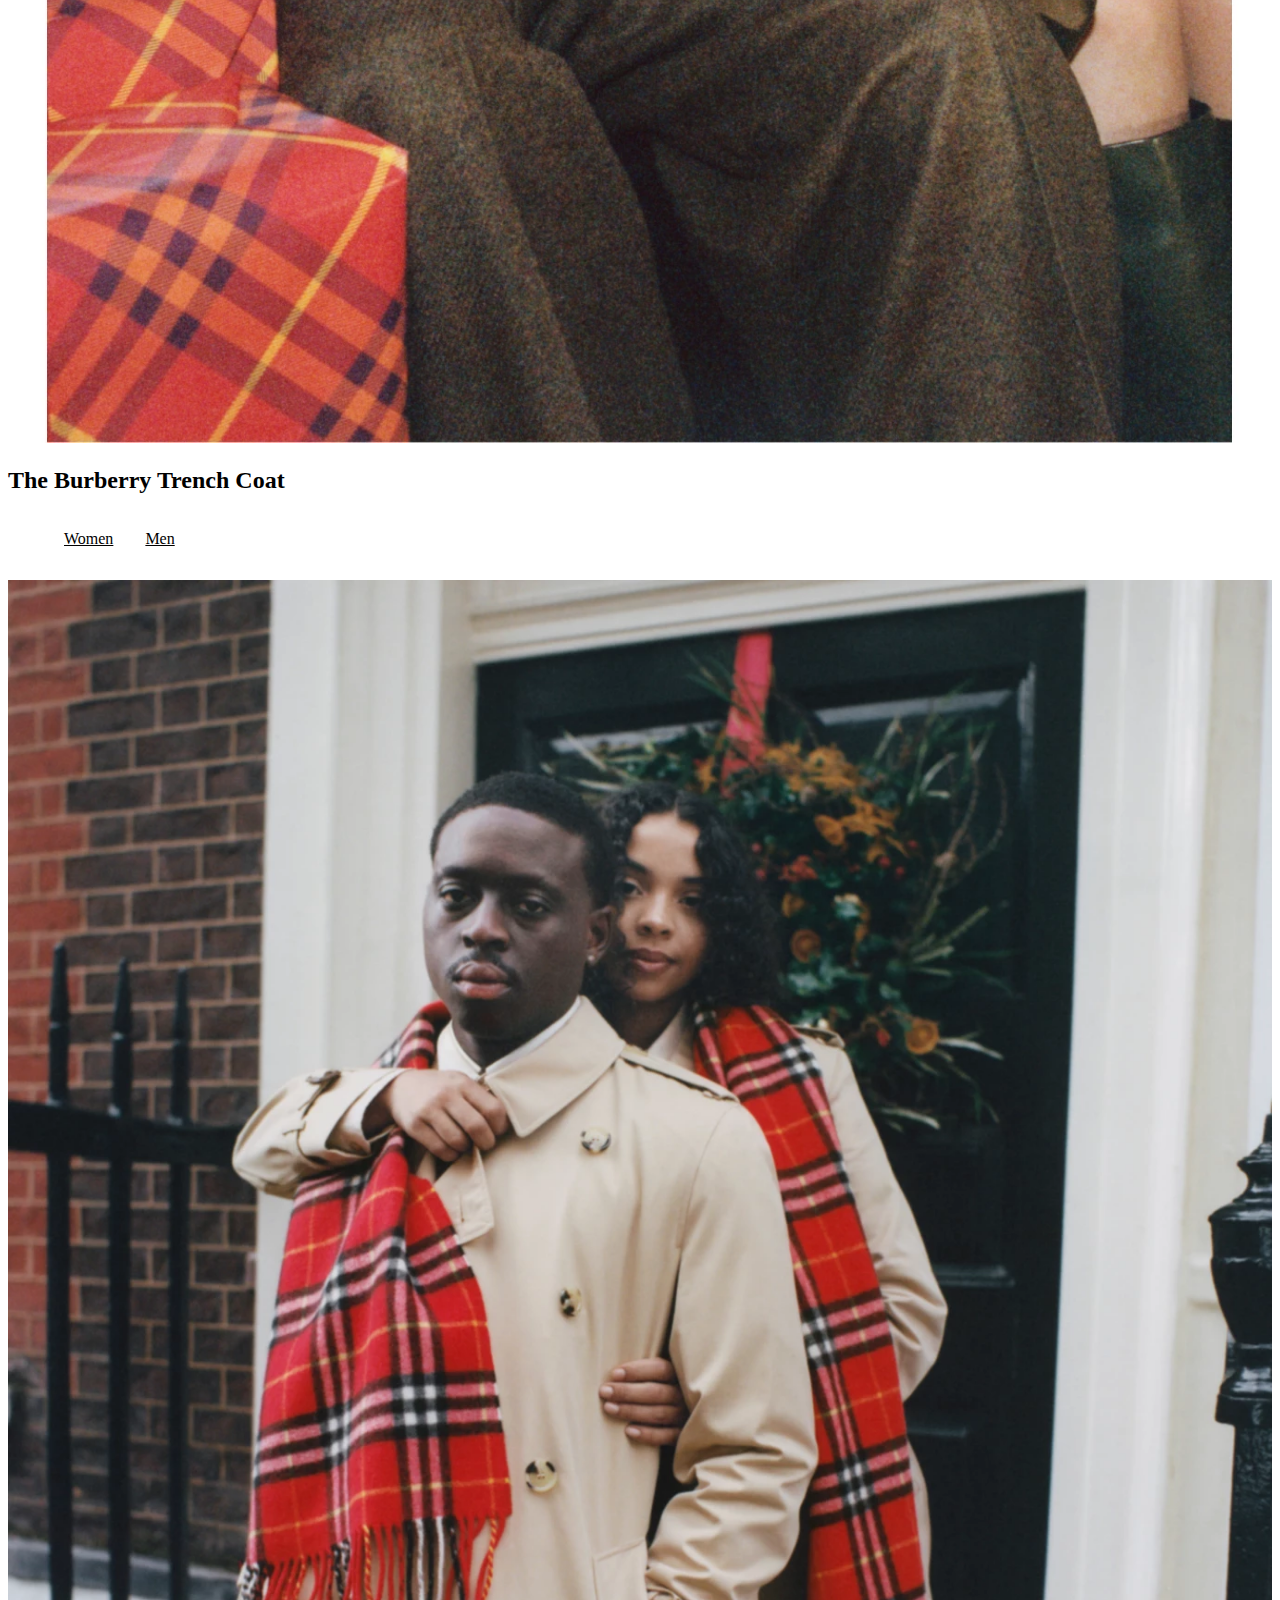
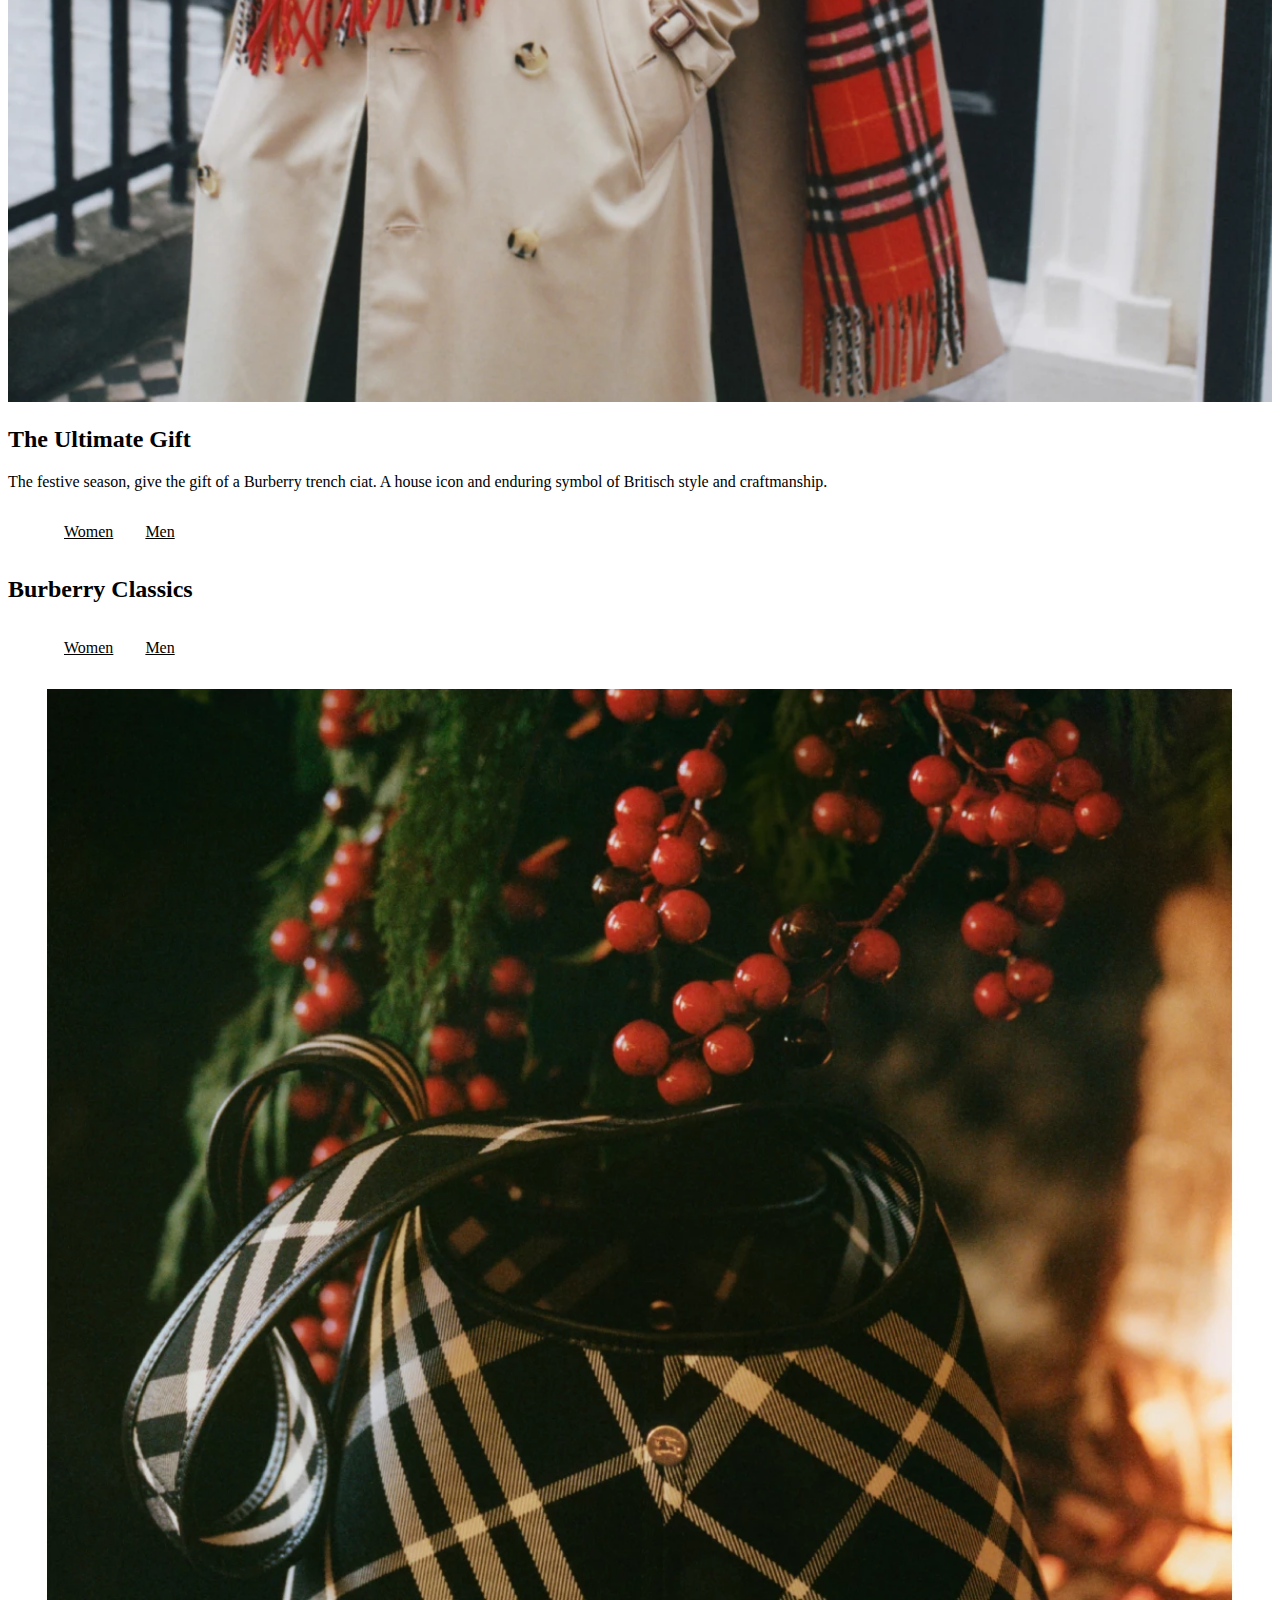
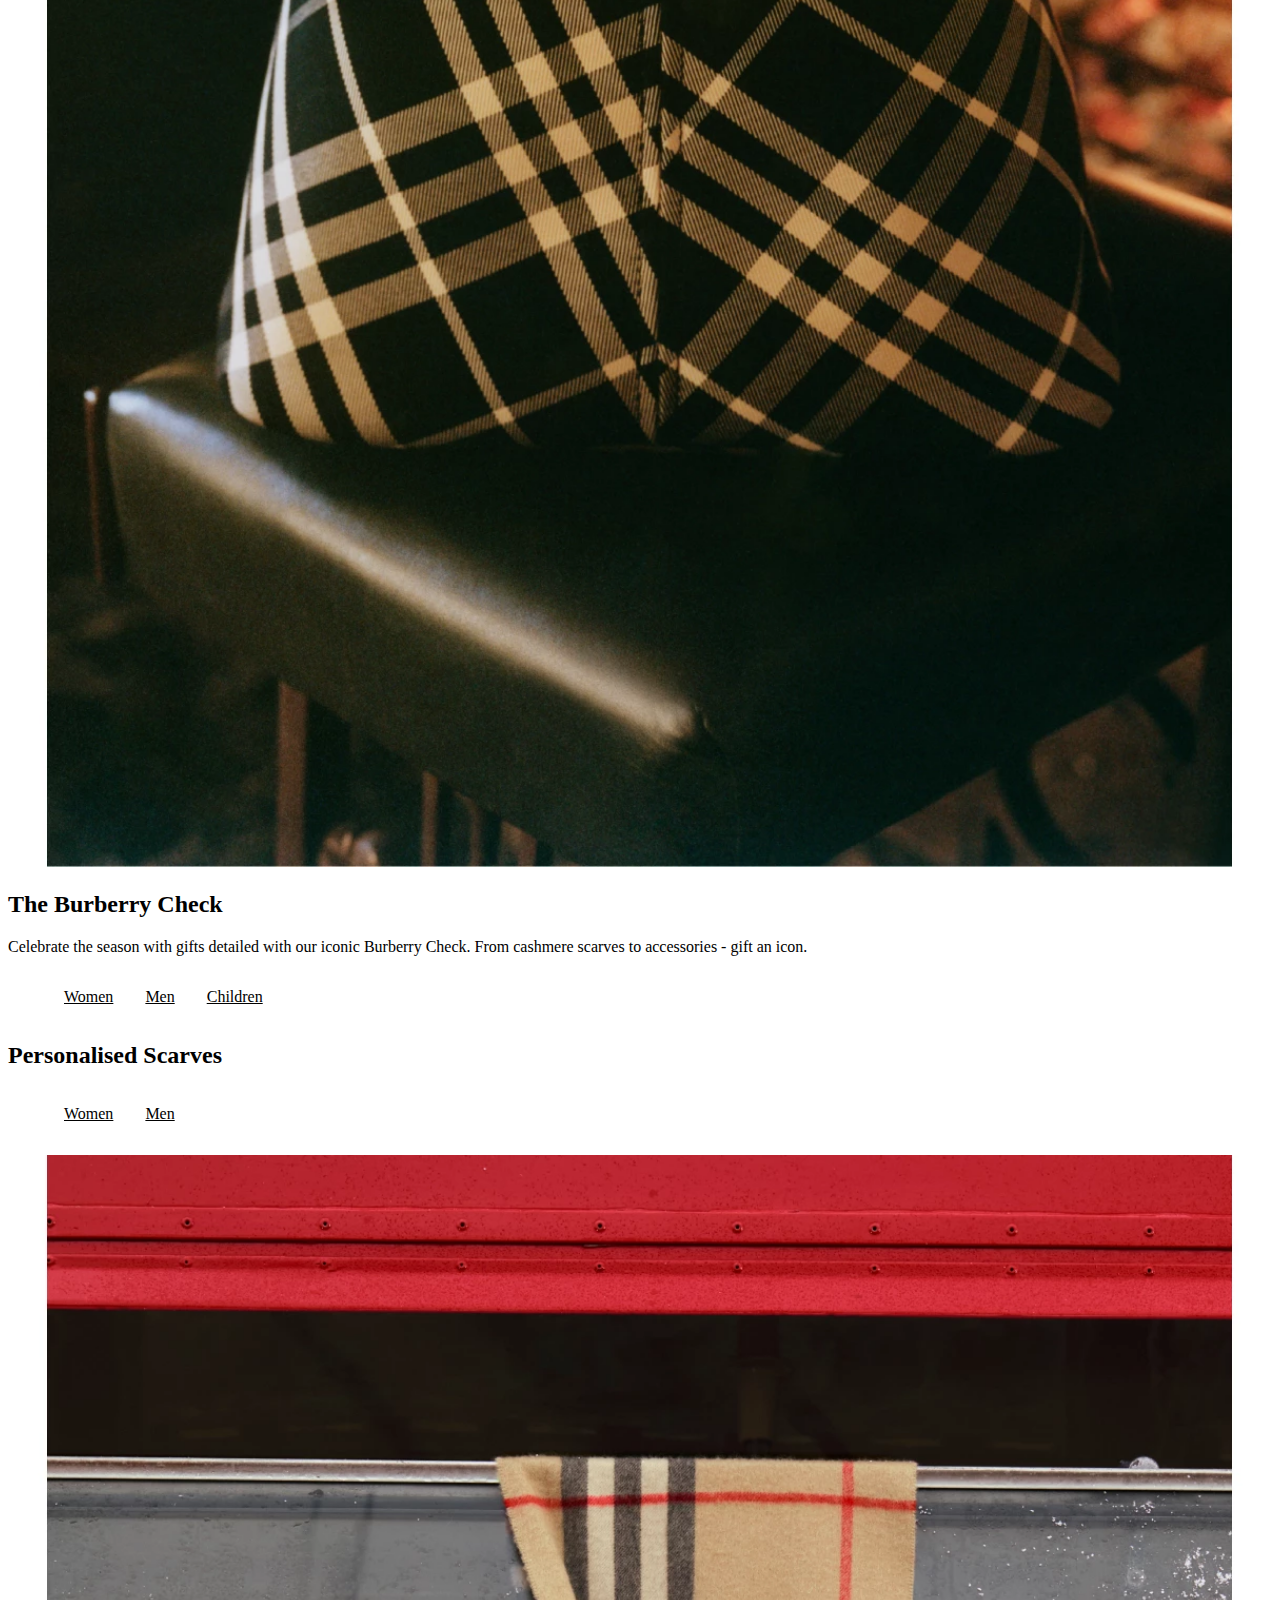
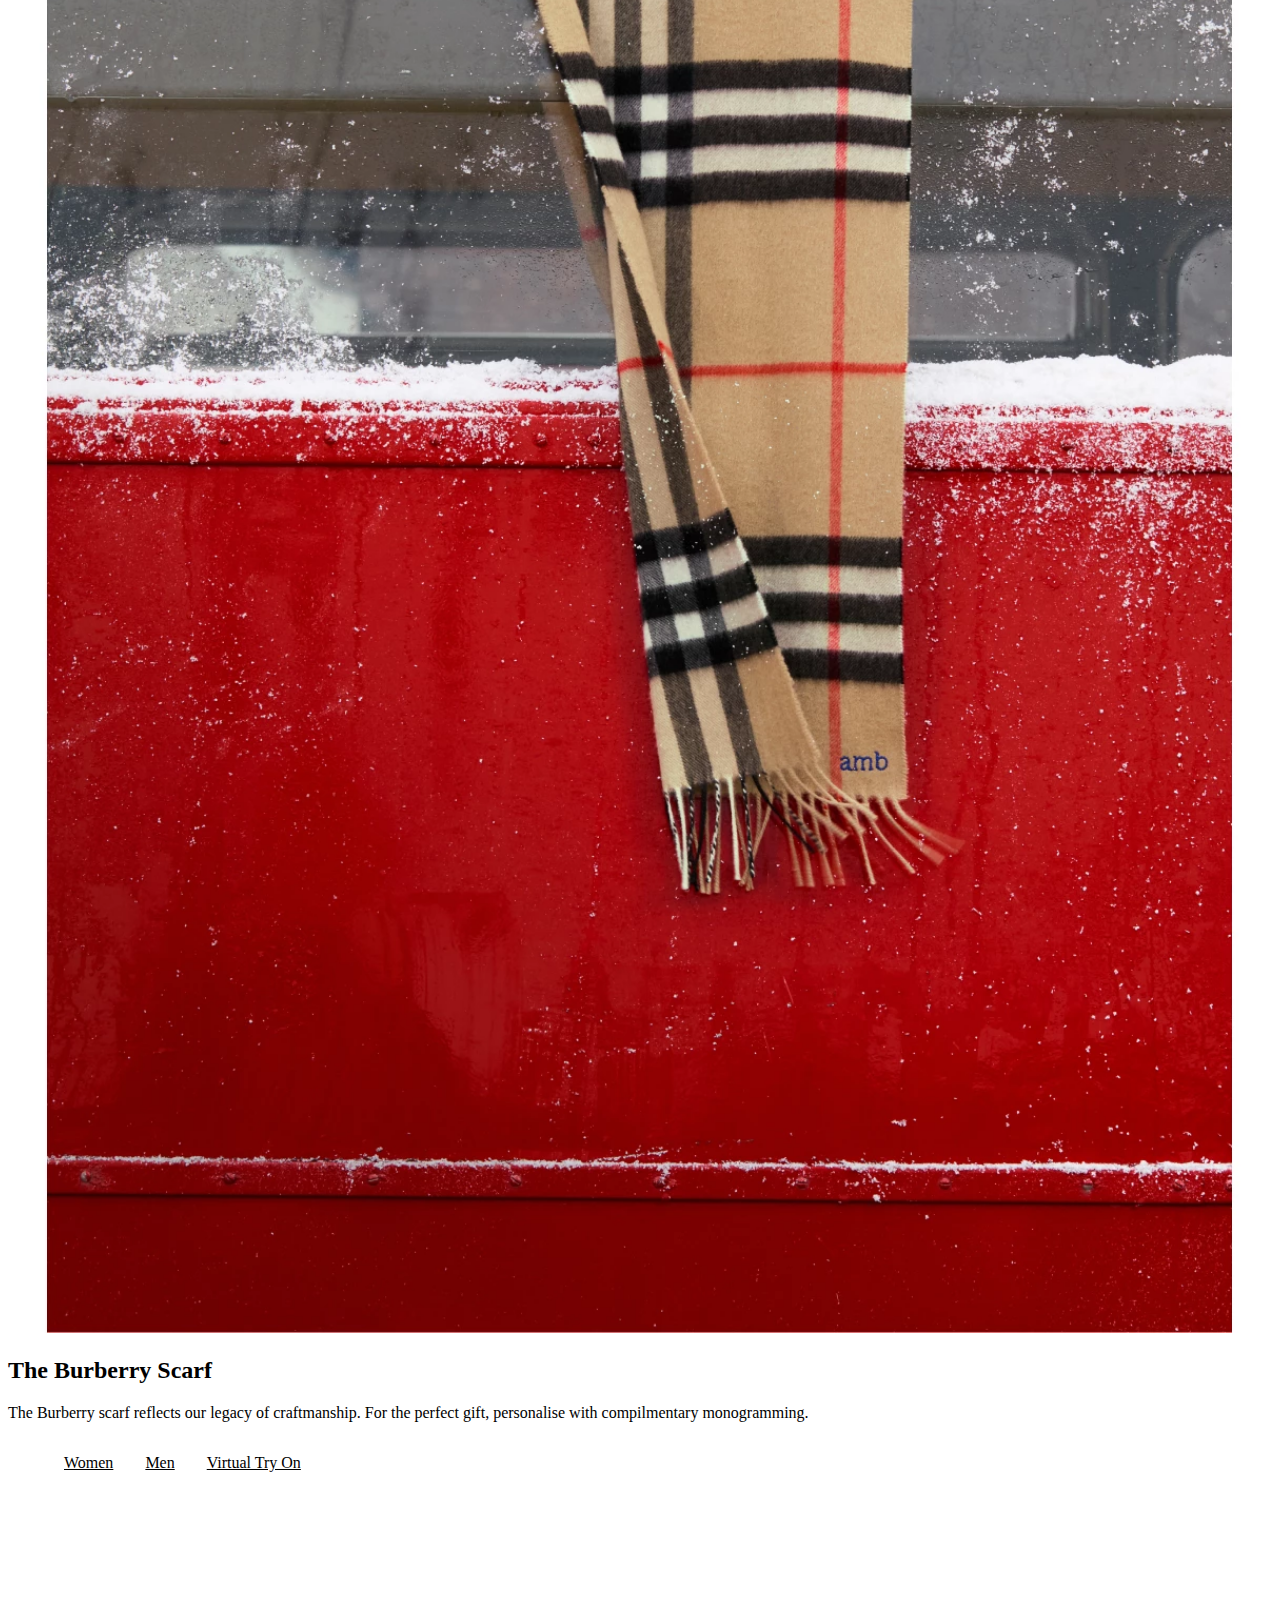
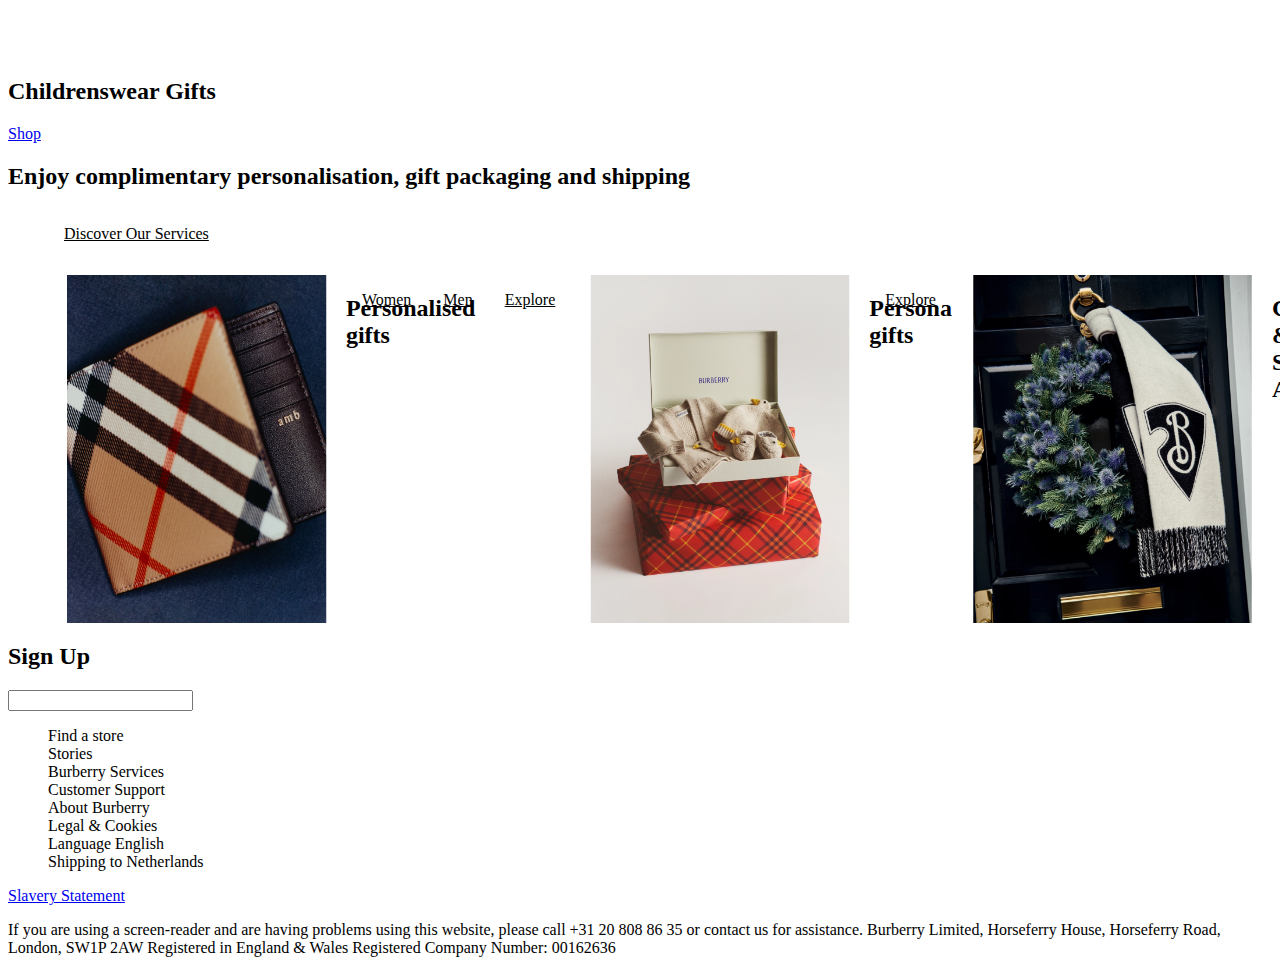
==== commit 368aec7d: "Donderdag 28 Nov" ====
--- a/index.html
+++ b/index.html
@@ -105,13 +105,29 @@
 			</ul>
 		</section>
 
-		<section class="">
-			<h2>Personalised Gifts</h2>
+		<section class="list">
 			<ul>
-				<li><a href="#">Women</a></li>
-				<li><a href="#">Men</a></li>
-				<li><a href="#">Explore</a></li>
+				<li>
+					<img src="./images/personalised-gifts.webp" alt="Scarf">
+					<h2>Personalised gifts</h2>
+					<li><a href="#">Women</a></li>
+					<li><a href="#">Men</a></li>
+					<li><a href="#">Explore</a></li>
+				</li>
+					
+				<li>
+					<img src="./images/Burberry-services.webp" alt="gift">
+					<h2>Personalised gifts</h2>
+					<li><a href="#">Explore</a></li>
+				</li>
+
+				<li>
+					<img src="./images/Gifting-&-styling-advice.webp" alt="door">
+					<h2>Gifting & Styling Advice</h2>
+					<a href="#">Contact Us</a>
+				</li>
 			</ul>
+			
 		</section>
 
 	</main>
--- a/styles/style.css
+++ b/styles/style.css
@@ -6,7 +6,9 @@
 }
 
 img { 
-	max-width: 100%;
+	width: 100%;
+	margin: 0;
+	padding: 0;
 }
 
 
@@ -36,13 +38,21 @@
 
 /* Bron:  */
 
+ul {
+	display: flex;
+}
+
 li {
 	display: flex;
-	
 }
 
 li a{
 	list-style-type: none;
 	color: black;
-	
+	margin: 1em;
+}
+
+footer ul {
+	display: flex;
+	flex-direction: column;
 }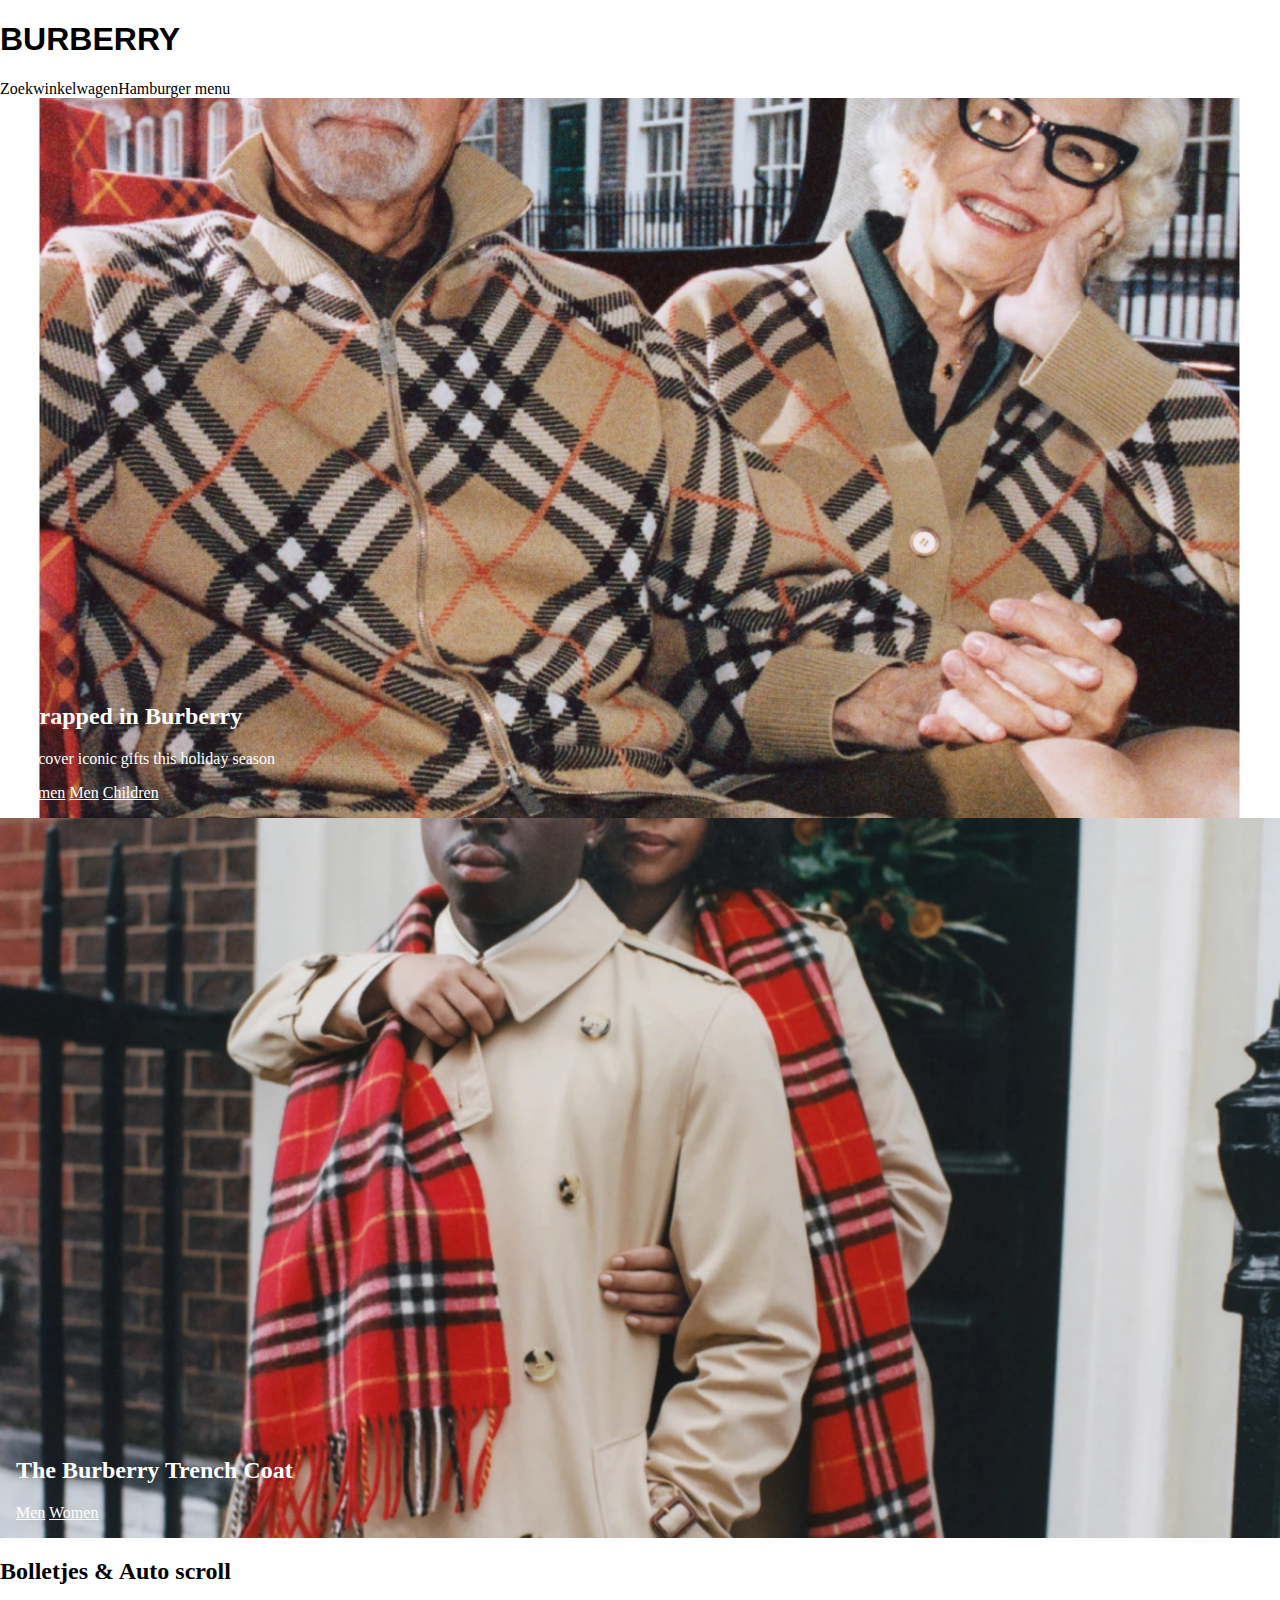
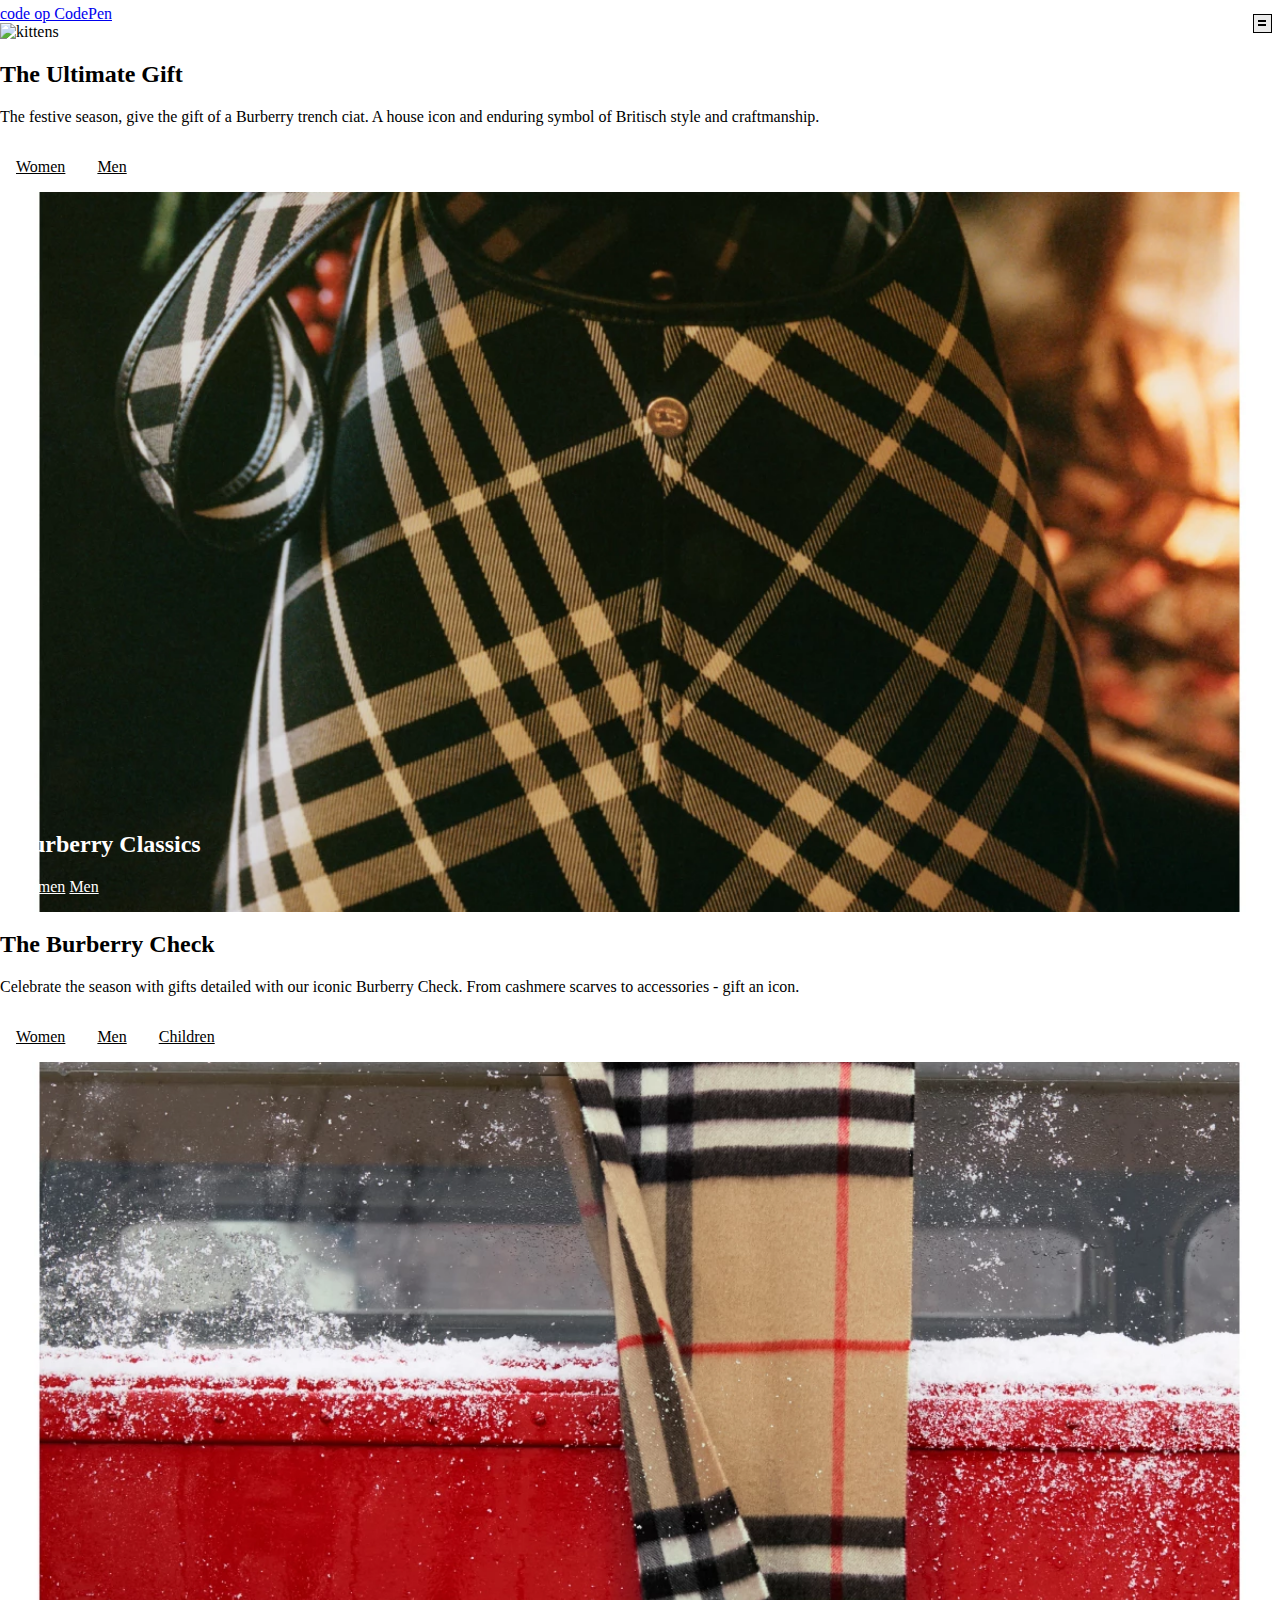
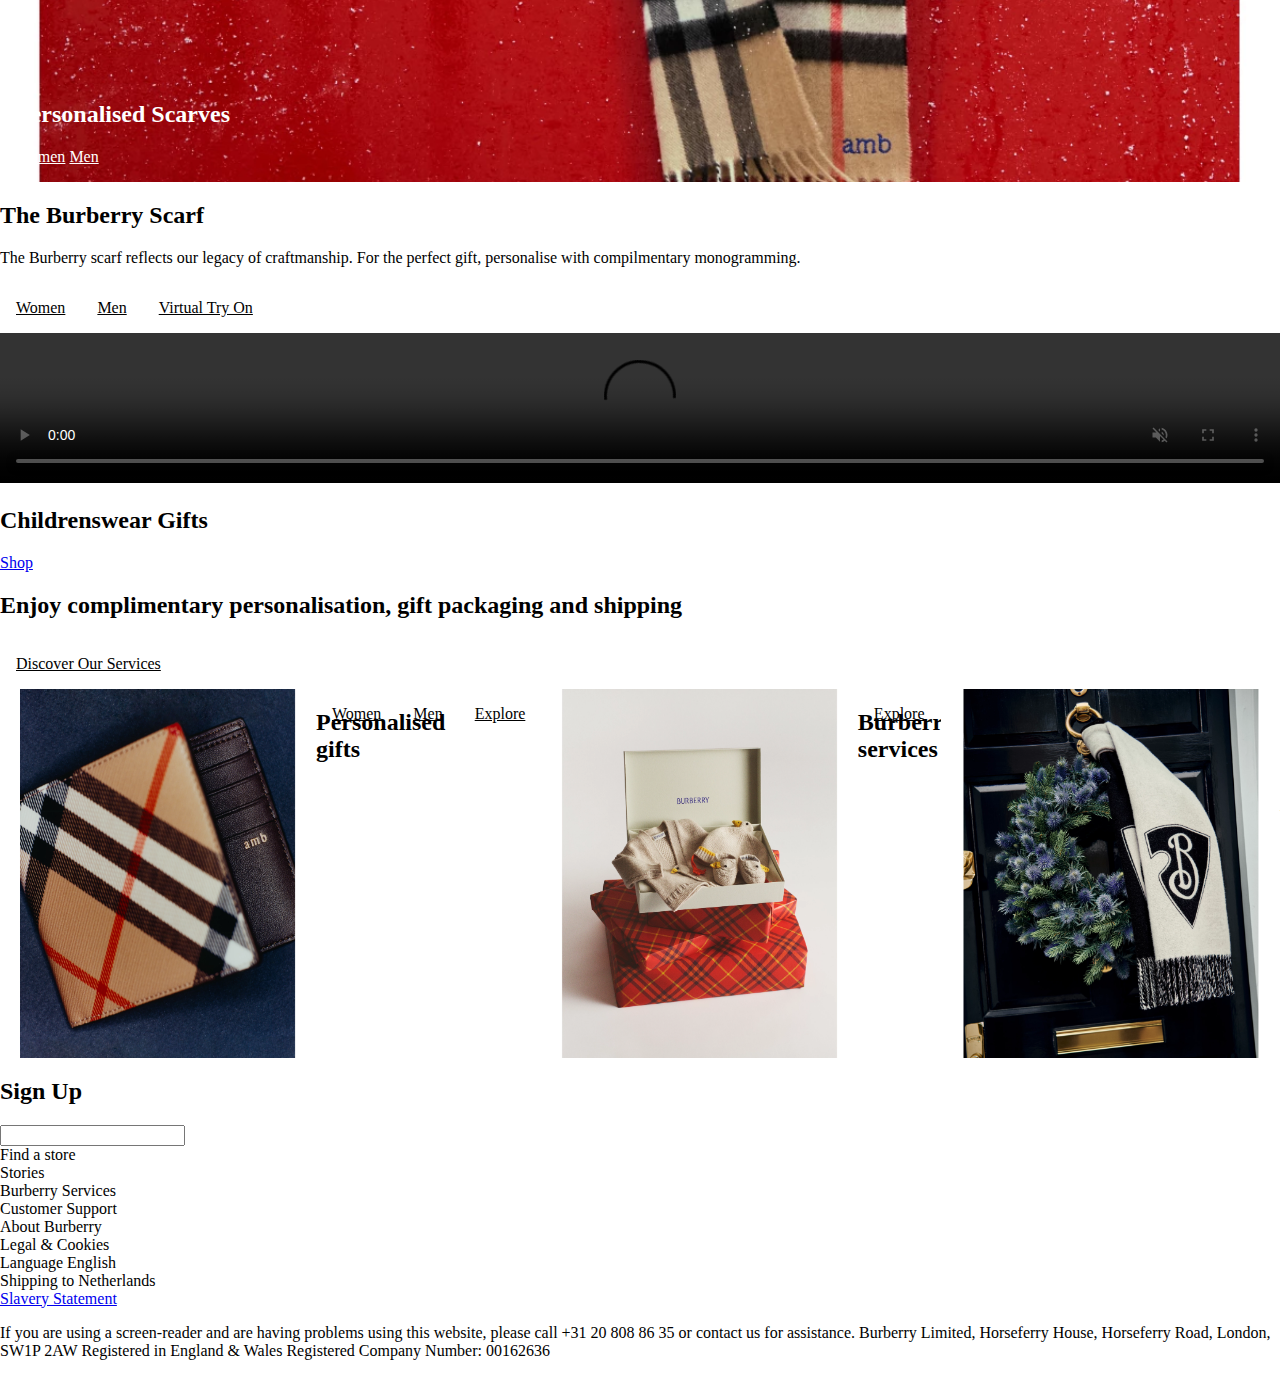
==== commit f74e13d4: "Foto's en caroussel erin" ====
--- a/index.html
+++ b/index.html
@@ -15,37 +15,70 @@
 <body>
 	<header>
 		<h1>BURBERRY</h1>
-			<nav>
-				<ul>
-					<li>Zoek</li>
-					<li>winkelwagen</li>
-					<li>Hamburger menu</li>
-				</ul>
-			</nav>
+		<nav>
+			<ul>
+				<li>Zoek</li>
+				<li>winkelwagen</li>
+				<li>Hamburger menu</li>
+			</ul>
+		</nav>
 	</header>
 
 	<main>
 		<section class="wrapped">
-			<h2>Wrapped in Burberry</h2>
-			<p>Discover iconic gifts this holiday season</p>
-			<ul>
-				<li><a href="#">Women</a></li>
-				<li><a href="#">Men</a></li>
-				<li><a href="#">Children</a></li>
-			</ul>
+			<div>
+				<h2>Wrapped in Burberry</h2>
+				<p>Discover iconic gifts this holiday season</p>
+				<a href="#">Women</a>
+				<a href="#">Men</a>
+				<a href="#">Children</a>
+			</div>
 			<img src="./images/Afbeelding-1.webp" alt="Manenvrouw">
 		</section>
 
-		<section class="coat">
-			<h2>The Burberry Trench Coat</h2>
-			<ul>
-				<li><a href="#">Women</a></li>
-				<li><a href="#">Men</a></li>
-			</ul>
+		<section class="wrapped">
+			<div>
+				<h2>The Burberry Trench Coat</h2>
+				<a href="#">Men</a>
+				<a href="#">Women</a>
+			</div>		
 			<img src="./images/Afbeelding-2.webp" alt="Manenvrouwmetsjaal">
 		</section>
 
 		<section class="gift">
+			<h2>Bolletjes &amp; Auto scroll</h2>
+			<a href="https://codepen.io/shooft/pen/oNzGJMM" aria-label='code voor "Bolletjes &amp; Auto scroll"' target="_blank" rel="noopener noreferrer">code op CodePen</a>
+			
+			<section id="bolletjesAndAutoScroll" class="caroCarrousel" aria-label="Voorbeeld met bolletjes en auto-scroll na bepaalde tijd" tabIndex="-1">
+				<!-- de id kun je zelf een naam geven en geef je mee in de js -->
+				<ul>
+				  <li id="element1"><img src="https://assets.codepen.io/274456/carousel-image1.jpg" alt="kittens" /></li>
+				  <li id="element2"><img src="https://assets.codepen.io/274456/carousel-image2.jpg" alt="kittens" /></li>
+				  <li id="element3"><img src="https://assets.codepen.io/274456/carousel-image3.jpg" alt="kittens" /></li>
+				  <li id="element4"><img src="https://assets.codepen.io/274456/carousel-image4.jpg" alt="kittens" /></li>
+				  <li id="element5"><img src="https://assets.codepen.io/274456/carousel-image5.jpg" alt="kittens" /></li>
+				  <li id="element6"><img src="https://assets.codepen.io/274456/carousel-image6.jpg" alt="kittens" /></li>
+				  <li id="element7"><img src="https://assets.codepen.io/274456/carousel-image7.jpg" alt="kittens" /></li>
+				  <li id="element8"><img src="https://assets.codepen.io/274456/carousel-image8.jpg" alt="kittens" /></li>
+				  <li id="element9"><img src="https://assets.codepen.io/274456/carousel-image9.jpg" alt="kittens" /></li>
+				</ul>
+				
+				<nav>
+				  <ul>
+					<li><a href="#element1" aria-label="go to element1"></a></li>
+					<li><a href="#element2" aria-label="go to element2"></a></li>
+					<li><a href="#element3" aria-label="go to element3"></a></li>
+					<li><a href="#element4" aria-label="go to element4"></a></li>
+					<li><a href="#element5" aria-label="go to element5"></a></li>
+					<li><a href="#element6" aria-label="go to element6"></a></li>
+					<li><a href="#element7" aria-label="go to element7"></a></li>
+					<li><a href="#element8" aria-label="go to element8"></a></li>
+					<li><a href="#element9" aria-label="go to element9"></a></li>
+				  </ul>
+				</nav>
+				
+				<button aria-label="start/stop autoscroll"></button>
+			  </section>
 			<h2>The Ultimate Gift</h2>
 			<p>The festive season, give the gift of a Burberry trench ciat. A house icon and enduring symbol of Britisch style and craftmanship.</p>
 			<ul>
@@ -54,16 +87,16 @@
 			</ul>
 		</section>
 
-		<section class="classics">
-			<h2>Burberry Classics</h2>
-			<ul>
-				<li><a href="#">Women</a></li>
-				<li><a href="#">Men</a></li>
-			</ul>
+		<section class="wrapped">
+			<div>
+				<h2>Burberry Classics</h2>
+				<a href="#">Women</a>
+				<a href="#">Men</a>
+			</div>
 			<img src="./images/Afbeelding-3.webp" alt="Eenmooietas">
 		</section>
 
-		<section class="check">
+		<section class="gift">
 			<h2>The Burberry Check</h2>
 			<p>Celebrate the season with gifts detailed with our iconic Burberry Check. From cashmere scarves to accessories - gift an icon.</p>
 			<ul>
@@ -73,16 +106,16 @@
 			</ul>
 		</section>
 
-		<section class="personal">
-			<h2>Personalised Scarves</h2>
-			<ul>
-				<li><a href="#">Women</a></li>
-				<li><a href="#">Men</a></li>
-			</ul>
+		<section class="wrapped">	
+			<div>
+				<h2>Personalised Scarves</h2>	
+				<a href="#">Women</a>
+				<a href="#">Men</a>
+			</div>
 			<img src="./images/Afbeelding-4.webp" alt="Theburberryscarf">
 		</section>
 
-		<section class="scarf">
+		<section class="gift">
 			<h2>The Burberry Scarf</h2>
 			<p>The Burberry scarf reflects our legacy of craftmanship. For the perfect gift, personalise with compilmentary monogramming.</p>
 			<ul>
@@ -93,7 +126,7 @@
 		</section>
 
 		<section class="children">
-			<video src=""></video>
+			<video autoplay muted controls src="./images/Burberry.mp4">video</video>
 			<h2>Childrenswear Gifts</h2>
 			<a href="#">Shop</a>
 		</section>
@@ -105,7 +138,7 @@
 			</ul>
 		</section>
 
-		<section class="list">
+		<section class="last">
 			<ul>
 				<li>
 					<img src="./images/personalised-gifts.webp" alt="Scarf">
@@ -117,7 +150,7 @@
 					
 				<li>
 					<img src="./images/Burberry-services.webp" alt="gift">
-					<h2>Personalised gifts</h2>
+					<h2>Burberry services</h2>
 					<li><a href="#">Explore</a></li>
 				</li>
 
--- a/styles/style.css
+++ b/styles/style.css
@@ -4,15 +4,6 @@
 *, *::after, *::before {
   box-sizing:border-box;  
 }
-
-img { 
-	width: 100%;
-	margin: 0;
-	padding: 0;
-}
-
-
-
 
 
 /*********************/
@@ -36,10 +27,17 @@
 	font-family: sans-serif;
 }
 
+body {
+	margin: 0;
+	padding: 0;
+}
+
 /* Bron:  */
 
 ul {
 	display: flex;
+	margin: 0;
+	padding: 0;
 }
 
 li {
@@ -55,4 +53,333 @@
 footer ul {
 	display: flex;
 	flex-direction: column;
-}+}
+
+.wrapped {
+  position: relative;
+  width: 100%;
+  height: 80vh;
+  overflow: hidden;
+}
+
+.wrapped > div{
+  position: absolute;
+  bottom: 0;
+  width: 100%;
+  display: block;
+  padding: 1rem;
+}
+
+.wrapped img {
+	width: 100%;
+	object-fit: cover;
+	height: 80vh;
+}
+  
+.wrapped h2, .wrapped p, .wrapped a {
+	color: white;
+}	
+  
+.wrapped ul li a {
+	display: flex;
+	flex-direction: row;
+	padding: 0.5em 1em
+  }
+
+.last img {
+	width: 100%;
+}
+
+.last ul {
+	display: flex;
+	flex-direction: row;
+}
+
+.children video{
+	width: 100%;
+	object-fit: cover;
+}
+
+*, *::before, *::after {
+	box-sizing: border-box;
+  }
+  
+  :root {
+	  --maxWidth:32rem;
+  }
+  
+  body {
+	  grid-template-columns: minmax(auto, var(--maxWidth));
+	  justify-content:center;
+  }
+  
+	
+  /******************************/
+  /* DE CAROCARROUSEL CONTAINER */
+  /******************************/
+  
+  .caroCarrousel {
+	  /* basis waarden die door de hele carrousel gebruikt worden */
+	  /* kun je zelf aanpassen */
+	  --caroCarrouselMainColor:#333;
+	--caroCarrouselAccentColor:#1b75b3;
+	  --caroCarrouselShadeColor:#ddd9;
+	--caroCarrouselInverseColor:#e48a4c;
+	
+	--caroCarrouselAutoScrollInterval:4000;
+  
+	position: relative;
+	  outline:none;
+  }
+  
+  /* dark mode */
+  @media (prefers-color-scheme: dark) {
+	.caroCarrousel {
+	  --caroCarrouselMainColor:#ccc;
+	  --caroCarrouselShadeColor:#4449;
+	}
+  }
+  
+  
+  /************************************/
+  /* de carrousel elementen container */
+  .caroCarrousel > ul {
+	margin: 0; padding: 0;
+	list-style: none;
+	  display: flex;
+	  
+	  /* handmatig scrollen is mogelijk */
+	  overflow: hidden;
+	  
+	  /* snappen als er gescrolled wordt - andere helft bij li */
+	scroll-snap-type: inline mandatory;
+	
+	/* smooth als met js gescrolled wordt */
+	  scroll-behavior: smooth;
+	
+	/* scrollbar zoveel mogelijk verbergen */
+	-webkit-overflow-scrolling: touch; /* voor iOS*/
+	-ms-overflow-style: none; /* voor IE */
+	  scrollbar-width: none; /* voor firefox */
+  }
+  
+  .caroCarrousel > ul::-webkit-scrollbar {
+	/* scrollbar zoveel mogelijk verbergen */
+	display: none; /* voor chrome, safari en edge*/
+  }
+  
+  
+  /**************************/
+  /* de carrousel elementen */
+  .caroCarrousel > ul li {
+	flex-basis: 100%;
+	flex-shrink: 0;
+	/* snappen als er gescrolled wordt - andere helft bij ul */
+	  scroll-snap-align:center;
+  }
+  
+  
+  /**********************************/
+  /* de carrousel elementen content */
+  
+  /* de stijlen voor jouw content hier */
+  .caroCarrousel > ul li > img {
+	display: block;
+	width: 100%;
+  }
+  
+  
+  /****************/
+  /* DE BOLLETJES */
+  /****************/
+  
+  /* de bolletjes container */
+  .caroCarrousel nav ul {
+	position: absolute;
+	  left: 2em; right: 2em;
+	  bottom: 0;
+	  margin: 0;
+	padding: 0 0 .5em;
+	list-style: none;
+	  
+	  display: flex;
+  /* 	flex-wrap:wrap; */
+	justify-content: center;
+	gap:.4em;
+  }
+  
+  /* een bolletje container */
+  .caroCarrousel > nav li {
+	  flex-basis: 1.2em;
+	  aspect-ratio: 1/1;
+  }
+  
+  /* de bolletjes */
+  .caroCarrousel > nav a {
+	display: block;
+	width:100%;
+	height:100%;
+	
+	text-decoration: none;
+	  color: var(--caroCarrouselMainColor);
+	background-color: var(--caroCarrouselShadeColor);
+	  border-radius: 50%;
+	outline: none;
+	  box-shadow: inset 0 0 0 1px currentColor;
+	
+	transition: 0.5s;
+  }
+  
+  .caroCarrousel > nav a:hover,
+  .caroCarrousel > nav a:focus {
+	color: var(--caroCarrouselAccentColor);
+  }
+  
+  .caroCarrousel > nav a.current {
+	background-color: currentColor;
+  }
+  
+  .caroCarrousel > nav a:hover,
+  .caroCarrousel > nav a:focus {
+	color: var(--caroCarrouselAccentColor);
+  }
+  
+  .caroCarrousel > nav a.current {
+	background-color: currentColor;
+  }
+  
+  
+  /*********************/
+  /* PLAY/PAUSE BUTTON */
+  /*********************/
+  
+  .caroCarrousel > button {
+	position: absolute;
+	right: .5em;
+	bottom: .5em;
+	
+	width: 1.2em;
+	aspect-ratio:1/1;
+	padding:0;
+	
+	font-size:inherit;
+	appearance: none;
+	background-color: var(--caroCarrouselShadeColor);
+  
+	border: none;
+	  outline: none;
+	  box-shadow: inset 0 0 0 1px currentColor;
+	  cursor: pointer;
+	  
+	transition: 0.5s;
+  
+	  display: flex;
+	justify-content: center;
+	  align-items: center;
+  }
+  
+  .caroCarrousel > button:hover,
+  .caroCarrousel > button:focus {
+	color: var(--caroCarrouselAccentColor);
+  }
+  
+  /* play/pause button */
+  .caroCarrousel > button::before,
+  .caroCarrousel > button::after {
+	content: "";
+	position: absolute;
+	width: .5em; height: 2px;
+	background-color: currentColor;
+	transform-origin: calc(100% - 1px) center;
+	transition:transform 0.5s;
+  }
+  
+  /* indien niet aan het auto-scrollen */
+  /* de streepjes vormen een play-icoon */
+  .caroCarrousel > button::before {
+	  transform: translateY(0) rotate(45deg);
+  }
+  .caroCarrousel > button::after {
+	  transform: translateY(0) rotate(-45deg);
+  }
+  
+  /* indien aan het auto-scrollen */
+  /* de streepjes vormen een pauze-icoon */
+  .caroCarrousel.autoScrolling > button::before {
+	  transform: translateY(-2px);
+  }
+  .caroCarrousel.autoScrolling > button::after {
+	  transform: translateY(2px);
+  }
+  
+  /* in de button draait een 'eierwekker' */
+  .caroCarrousel.autoScrolling > button {
+	  animation-name: carrouselAutoScrollingButton;
+	animation-duration: calc(var(--caroCarrouselAutoScrollInterval) * 1ms);
+	animation-timing-function: linear;
+	animation-iteration-count: infinite;
+  }
+  
+  @keyframes carrouselAutoScrollingButton {
+	  0%{ background-image: conic-gradient(var(--caroCarrouselInverseColor) 0%, transparent 0%); }
+	  2%{ background-image: conic-gradient(var(--caroCarrouselInverseColor) 2%, transparent 0%); }
+	  4%{ background-image: conic-gradient(var(--caroCarrouselInverseColor) 4%, transparent 0%); }
+	  6%{ background-image: conic-gradient(var(--caroCarrouselInverseColor) 6%, transparent 0%); }
+	  8%{ background-image: conic-gradient(var(--caroCarrouselInverseColor) 8%, transparent 0%); }
+	  
+	  10%{ background-image: conic-gradient(var(--caroCarrouselInverseColor) 10%, transparent 0%); }
+	  12%{ background-image: conic-gradient(var(--caroCarrouselInverseColor) 12%, transparent 0%); }
+	  14%{ background-image: conic-gradient(var(--caroCarrouselInverseColor) 14%, transparent 0%); }
+	  16%{ background-image: conic-gradient(var(--caroCarrouselInverseColor) 16%, transparent 0%); }
+	  18%{ background-image: conic-gradient(var(--caroCarrouselInverseColor) 18%, transparent 0%); }
+  
+	  20%{ background-image: conic-gradient(var(--caroCarrouselInverseColor) 20%, transparent 0%); }
+	  22%{ background-image: conic-gradient(var(--caroCarrouselInverseColor) 22%, transparent 0%); }
+	  24%{ background-image: conic-gradient(var(--caroCarrouselInverseColor) 24%, transparent 0%); }
+	  26%{ background-image: conic-gradient(var(--caroCarrouselInverseColor) 26%, transparent 0%); }
+	  28%{ background-image: conic-gradient(var(--caroCarrouselInverseColor) 28%, transparent 0%); }
+  
+	  30%{ background-image: conic-gradient(var(--caroCarrouselInverseColor) 30%, transparent 0%); }
+	  32%{ background-image: conic-gradient(var(--caroCarrouselInverseColor) 32%, transparent 0%); }
+	  34%{ background-image: conic-gradient(var(--caroCarrouselInverseColor) 34%, transparent 0%); }
+	  36%{ background-image: conic-gradient(var(--caroCarrouselInverseColor) 36%, transparent 0%); }
+	  38%{ background-image: conic-gradient(var(--caroCarrouselInverseColor) 38%, transparent 0%); }
+  
+	  40%{ background-image: conic-gradient(var(--caroCarrouselInverseColor) 40%, transparent 0%); }
+	  42%{ background-image: conic-gradient(var(--caroCarrouselInverseColor) 42%, transparent 0%); }
+	  44%{ background-image: conic-gradient(var(--caroCarrouselInverseColor) 44%, transparent 0%); }
+	  46%{ background-image: conic-gradient(var(--caroCarrouselInverseColor) 46%, transparent 0%); }
+	  48%{ background-image: conic-gradient(var(--caroCarrouselInverseColor) 48%, transparent 0%); }
+  
+	  50%{ background-image: conic-gradient(var(--caroCarrouselInverseColor) 50%, transparent 0%); }
+	  52%{ background-image: conic-gradient(var(--caroCarrouselInverseColor) 52%, transparent 0%); }
+	  54%{ background-image: conic-gradient(var(--caroCarrouselInverseColor) 54%, transparent 0%); }
+	  56%{ background-image: conic-gradient(var(--caroCarrouselInverseColor) 56%, transparent 0%); }
+	  58%{ background-image: conic-gradient(var(--caroCarrouselInverseColor) 58%, transparent 0%); }
+  
+	  60%{ background-image: conic-gradient(var(--caroCarrouselInverseColor) 60%, transparent 0%); }
+	  62%{ background-image: conic-gradient(var(--caroCarrouselInverseColor) 62%, transparent 0%); }
+	  64%{ background-image: conic-gradient(var(--caroCarrouselInverseColor) 64%, transparent 0%); }
+	  66%{ background-image: conic-gradient(var(--caroCarrouselInverseColor) 66%, transparent 0%); }
+	  68%{ background-image: conic-gradient(var(--caroCarrouselInverseColor) 68%, transparent 0%); }
+  
+	  70%{ background-image: conic-gradient(var(--caroCarrouselInverseColor) 70%, transparent 0%); }
+	  72%{ background-image: conic-gradient(var(--caroCarrouselInverseColor) 72%, transparent 0%); }
+	  74%{ background-image: conic-gradient(var(--caroCarrouselInverseColor) 74%, transparent 0%); }
+	  76%{ background-image: conic-gradient(var(--caroCarrouselInverseColor) 76%, transparent 0%); }
+	  78%{ background-image: conic-gradient(var(--caroCarrouselInverseColor) 78%, transparent 0%); }
+  
+	  80%{ background-image: conic-gradient(var(--caroCarrouselInverseColor) 80%, transparent 0%); }
+	  82%{ background-image: conic-gradient(var(--caroCarrouselInverseColor) 82%, transparent 0%); }
+	  84%{ background-image: conic-gradient(var(--caroCarrouselInverseColor) 84%, transparent 0%); }
+	  86%{ background-image: conic-gradient(var(--caroCarrouselInverseColor) 86%, transparent 0%); }
+	  88%{ background-image: conic-gradient(var(--caroCarrouselInverseColor) 88%, transparent 0%); }
+  
+	  90%{ background-image: conic-gradient(var(--caroCarrouselInverseColor) 90%, transparent 0%); }
+	  92%{ background-image: conic-gradient(var(--caroCarrouselInverseColor) 92%, transparent 0%); }
+	  94%{ background-image: conic-gradient(var(--caroCarrouselInverseColor) 94%, transparent 0%); }
+	  96%{ background-image: conic-gradient(var(--caroCarrouselInverseColor) 96%, transparent 0%); }
+	  98%{ background-image: conic-gradient(var(--caroCarrouselInverseColor) 98%, transparent 0%); }
+	  
+	  100%{ background-image: conic-gradient(var(--caroCarrouselInverseColor) 100%, transparent 0%); }
+  }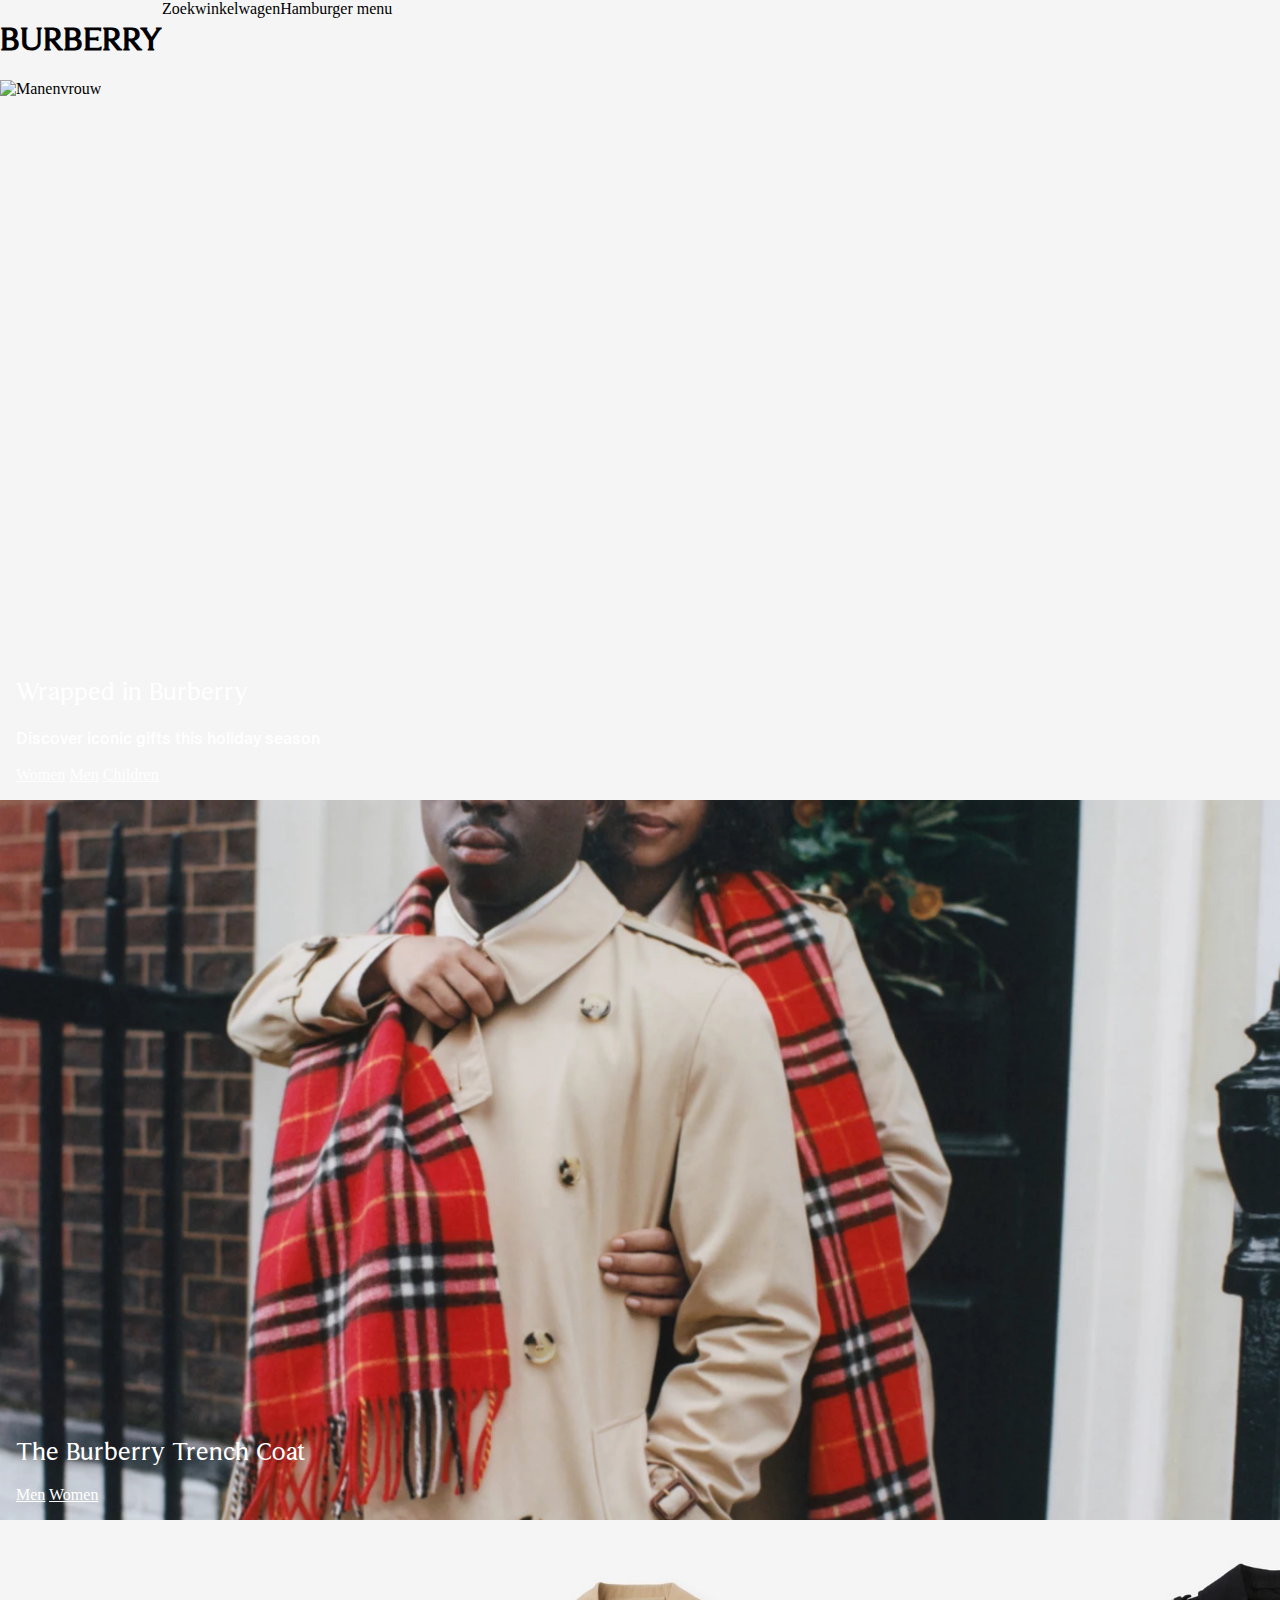
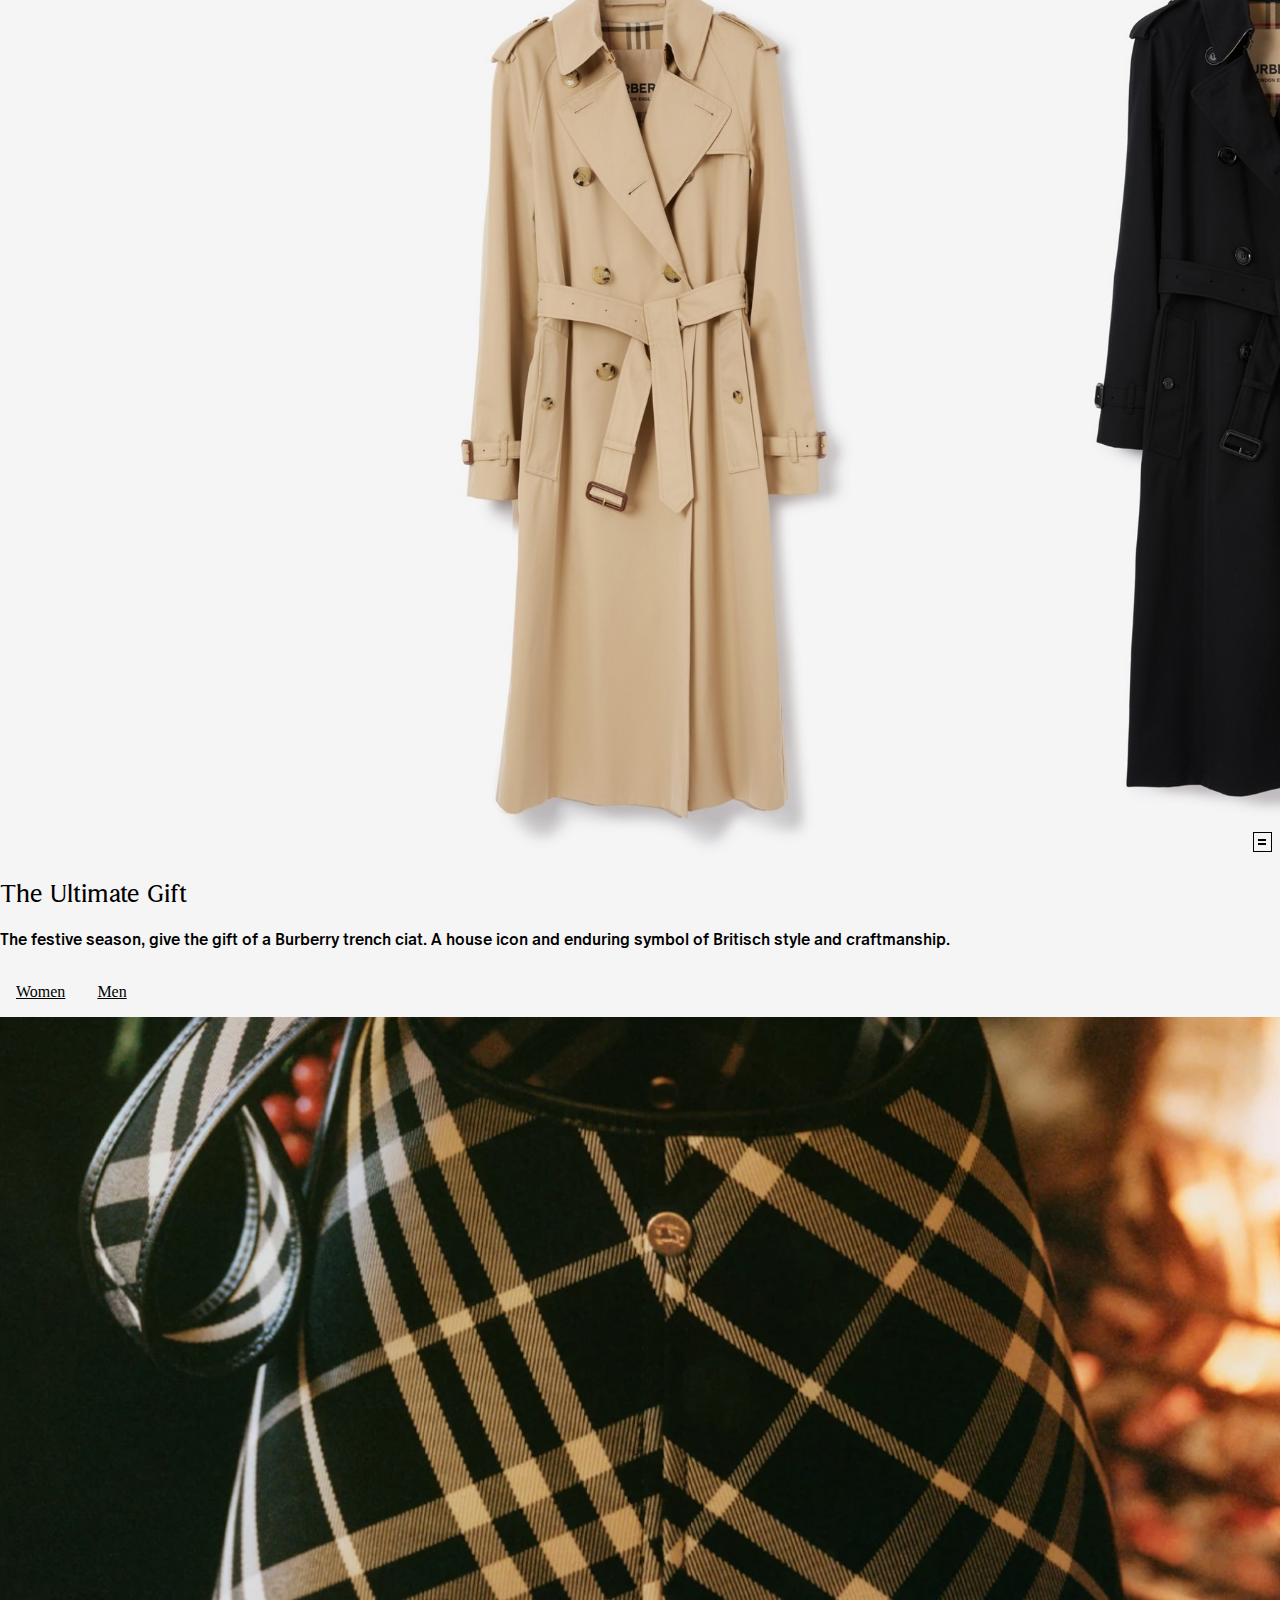
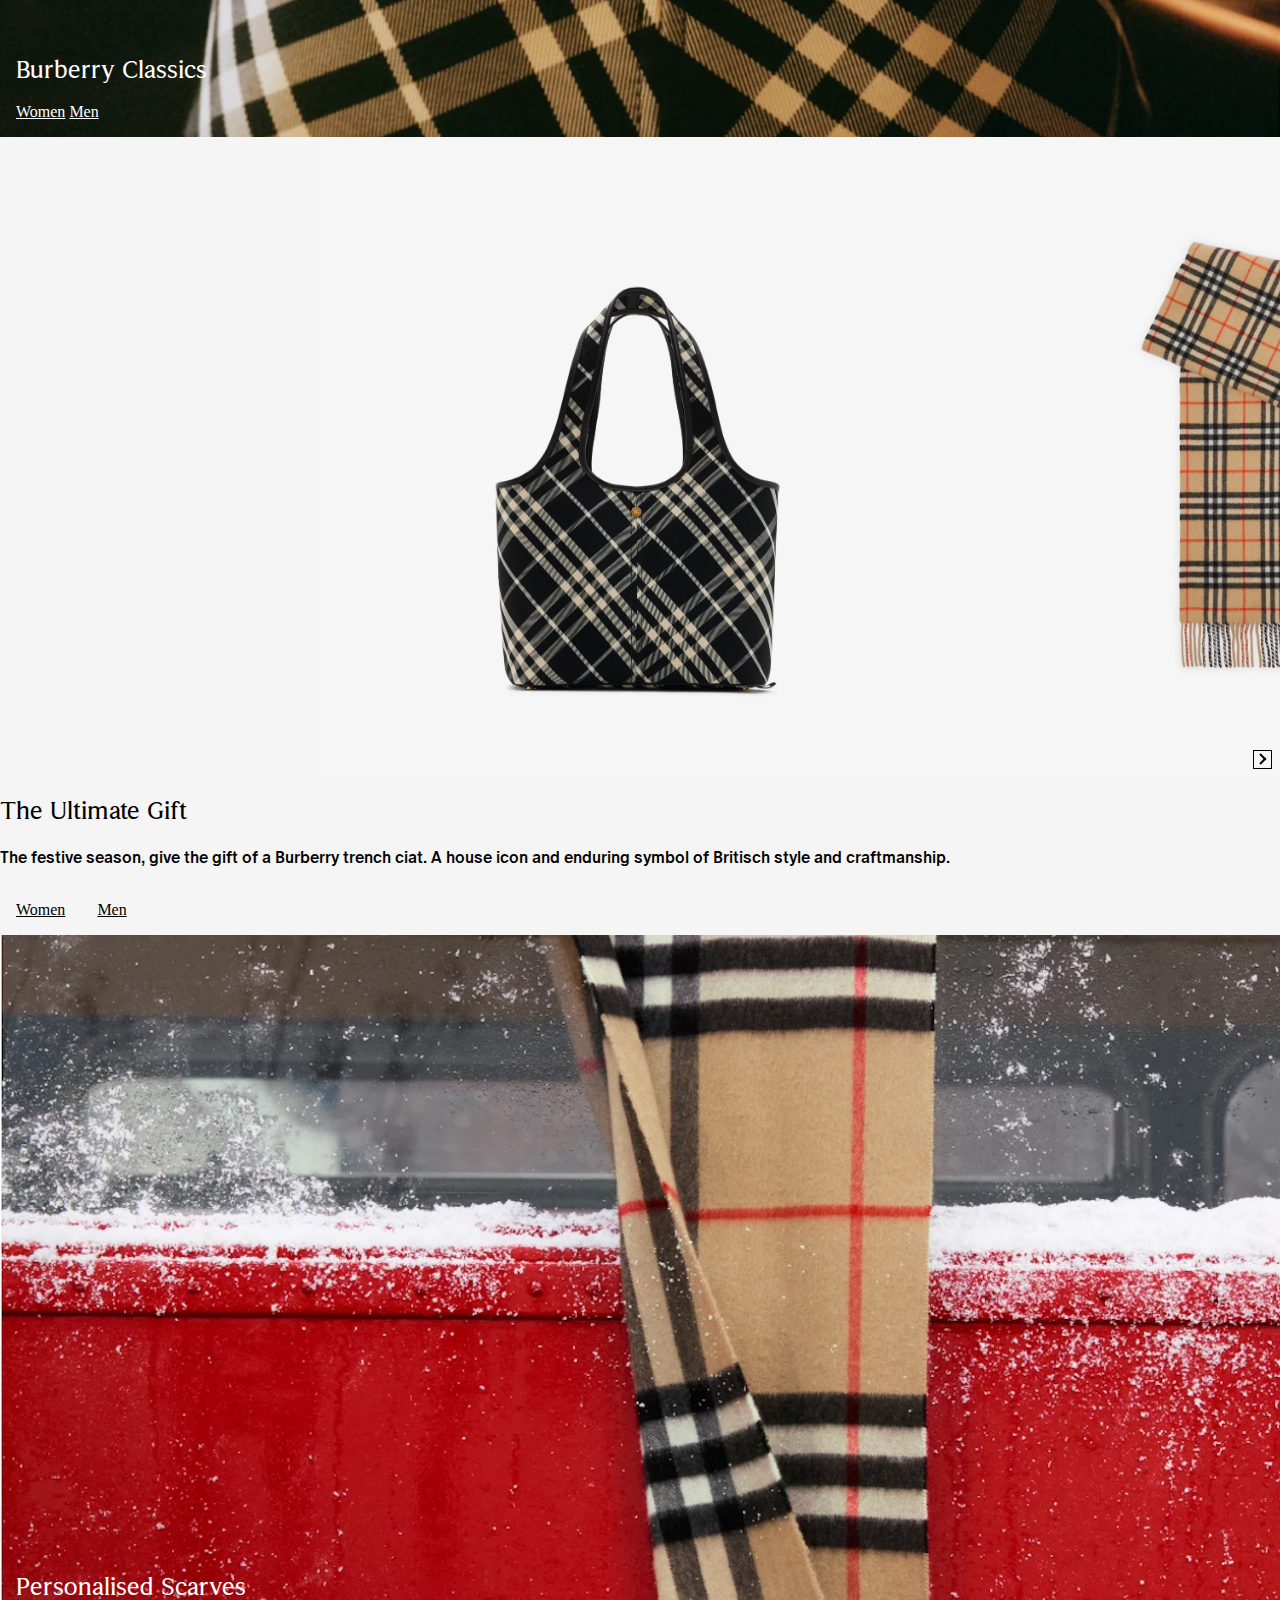
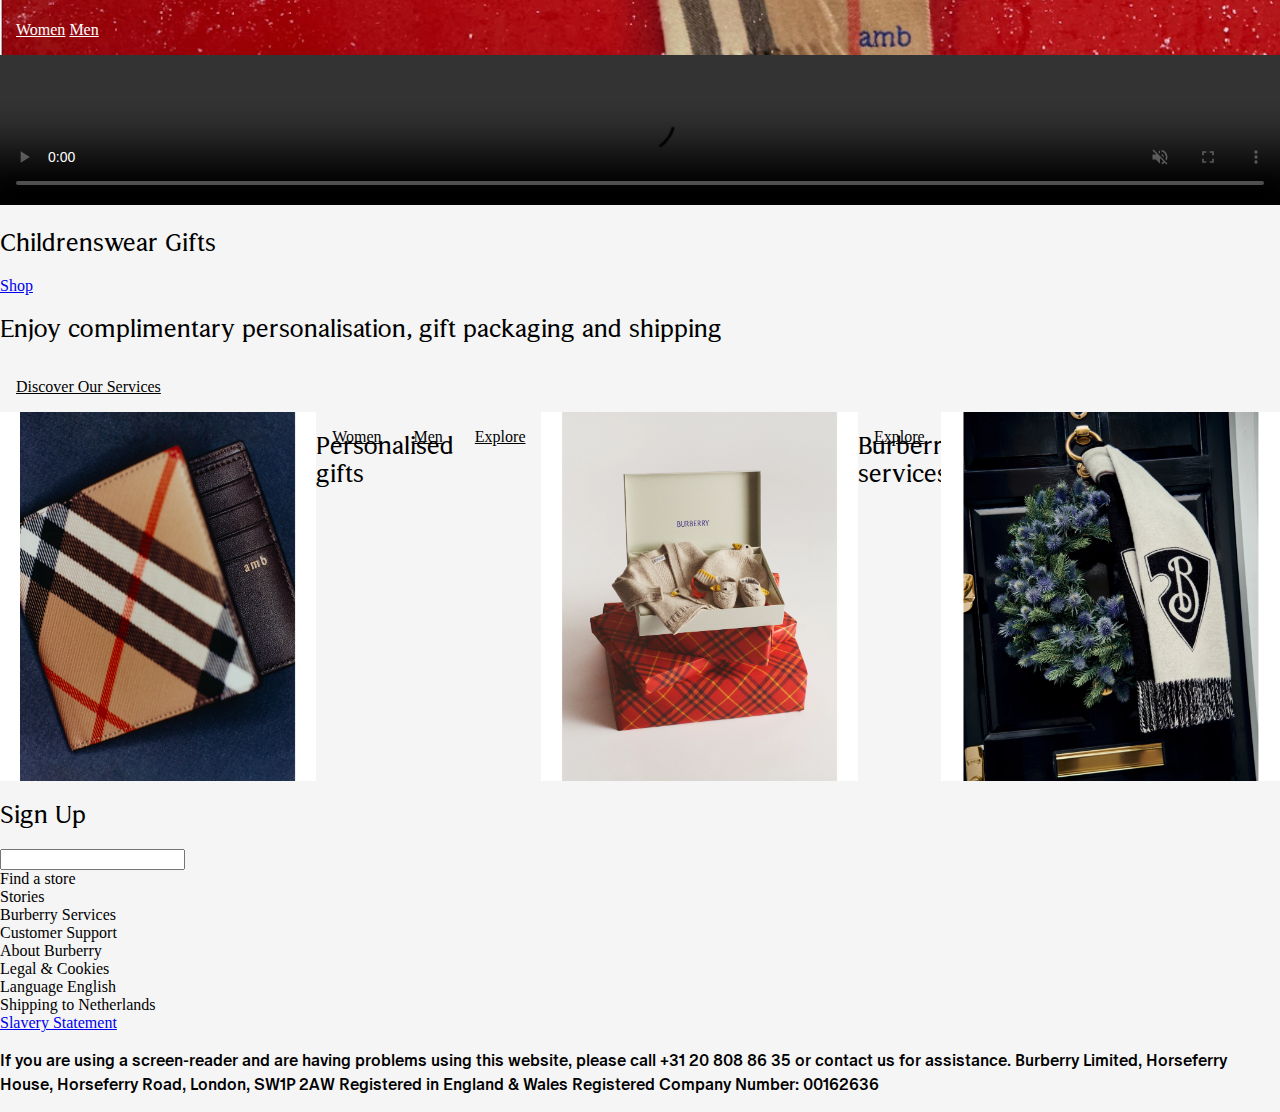
==== commit 8be9b2f6: "Laatste versie voor fb3" ====
--- a/index.html
+++ b/index.html
@@ -33,7 +33,7 @@
 				<a href="#">Men</a>
 				<a href="#">Children</a>
 			</div>
-			<img src="./images/Afbeelding-1.webp" alt="Manenvrouw">
+			<img src="./images/Afbeelding-1.png" alt="Manenvrouw">
 		</section>
 
 		<section class="wrapped">
@@ -46,21 +46,13 @@
 		</section>
 
 		<section class="gift">
-			<h2>Bolletjes &amp; Auto scroll</h2>
-			<a href="https://codepen.io/shooft/pen/oNzGJMM" aria-label='code voor "Bolletjes &amp; Auto scroll"' target="_blank" rel="noopener noreferrer">code op CodePen</a>
-			
 			<section id="bolletjesAndAutoScroll" class="caroCarrousel" aria-label="Voorbeeld met bolletjes en auto-scroll na bepaalde tijd" tabIndex="-1">
 				<!-- de id kun je zelf een naam geven en geef je mee in de js -->
 				<ul>
-				  <li id="element1"><img src="https://assets.codepen.io/274456/carousel-image1.jpg" alt="kittens" /></li>
-				  <li id="element2"><img src="https://assets.codepen.io/274456/carousel-image2.jpg" alt="kittens" /></li>
-				  <li id="element3"><img src="https://assets.codepen.io/274456/carousel-image3.jpg" alt="kittens" /></li>
-				  <li id="element4"><img src="https://assets.codepen.io/274456/carousel-image4.jpg" alt="kittens" /></li>
-				  <li id="element5"><img src="https://assets.codepen.io/274456/carousel-image5.jpg" alt="kittens" /></li>
-				  <li id="element6"><img src="https://assets.codepen.io/274456/carousel-image6.jpg" alt="kittens" /></li>
-				  <li id="element7"><img src="https://assets.codepen.io/274456/carousel-image7.jpg" alt="kittens" /></li>
-				  <li id="element8"><img src="https://assets.codepen.io/274456/carousel-image8.jpg" alt="kittens" /></li>
-				  <li id="element9"><img src="https://assets.codepen.io/274456/carousel-image9.jpg" alt="kittens" /></li>
+				  <li id="element1"><img src="./images/Carousel-101.jpg" alt="foto1" /></li>
+				  <li id="element2"><img src="./images/Carousel-102.jpg" alt="foto2" /></li>
+				  <li id="element3"><img src="./images/Carousel-103.jpg" alt="foto3" /></li>
+				  <li id="element4"><img src="./images/Carousel-104.jpg" alt="foto4" /></li>
 				</ul>
 				
 				<nav>
@@ -69,22 +61,20 @@
 					<li><a href="#element2" aria-label="go to element2"></a></li>
 					<li><a href="#element3" aria-label="go to element3"></a></li>
 					<li><a href="#element4" aria-label="go to element4"></a></li>
-					<li><a href="#element5" aria-label="go to element5"></a></li>
-					<li><a href="#element6" aria-label="go to element6"></a></li>
-					<li><a href="#element7" aria-label="go to element7"></a></li>
-					<li><a href="#element8" aria-label="go to element8"></a></li>
-					<li><a href="#element9" aria-label="go to element9"></a></li>
 				  </ul>
 				</nav>
 				
 				<button aria-label="start/stop autoscroll"></button>
 			  </section>
-			<h2>The Ultimate Gift</h2>
-			<p>The festive season, give the gift of a Burberry trench ciat. A house icon and enduring symbol of Britisch style and craftmanship.</p>
-			<ul>
-				<li><a href="#">Women</a></li>
-				<li><a href="#">Men</a></li>
-			</ul>
+			<div>
+				<h2>The Ultimate Gift</h2>
+				<p>The festive season, give the gift of a Burberry trench ciat. A house icon and enduring symbol of Britisch style and craftmanship.</p>
+				<ul>
+					<li><a href="#">Women</a></li>
+					<li><a href="#">Men</a></li>
+				</ul>
+			</div>  
+			
 		</section>
 
 		<section class="wrapped">
@@ -93,18 +83,42 @@
 				<a href="#">Women</a>
 				<a href="#">Men</a>
 			</div>
-			<img src="./images/Afbeelding-3.webp" alt="Eenmooietas">
+			<img src="./images/Afbeelding-3.png" alt="Eenmooietas">
 		</section>
 
+
 		<section class="gift">
-			<h2>The Burberry Check</h2>
-			<p>Celebrate the season with gifts detailed with our iconic Burberry Check. From cashmere scarves to accessories - gift an icon.</p>
-			<ul>
-				<li><a href="#">Women</a></li>
-				<li><a href="#">Men</a></li>
-				<li><a href="#">Children</a></li>
-			</ul>
+			<section id="bolletjesAndAutoScroll" class="caroCarrousel" aria-label="Voorbeeld met bolletjes en auto-scroll na bepaalde tijd" tabIndex="-1">
+				<!-- de id kun je zelf een naam geven en geef je mee in de js -->
+				<ul>
+				  <li id="element1"><img src="./images/Carousel-201.webp" alt="foto1" /></li>
+				  <li id="element2"><img src="./images/Carousel-202.webp" alt="foto2" /></li>
+				  <li id="element3"><img src="./images/Carousel-203.webp" alt="foto3" /></li>
+				  <li id="element4"><img src="./images/Carousel-204.webp" alt="foto4" /></li>
+				</ul>
+				
+				<nav>
+				  <ul>
+					<li><a href="#element1" aria-label="go to element1"></a></li>
+					<li><a href="#element2" aria-label="go to element2"></a></li>
+					<li><a href="#element3" aria-label="go to element3"></a></li>
+					<li><a href="#element4" aria-label="go to element4"></a></li>
+				  </ul>
+				</nav>
+				
+				<button aria-label="start/stop autoscroll"></button>
+			  </section>
+			<div>
+				<h2>The Ultimate Gift</h2>
+				<p>The festive season, give the gift of a Burberry trench ciat. A house icon and enduring symbol of Britisch style and craftmanship.</p>
+				<ul>
+					<li><a href="#">Women</a></li>
+					<li><a href="#">Men</a></li>
+				</ul>
+			</div>  
+			
 		</section>
+
 
 		<section class="wrapped">	
 			<div>
@@ -112,21 +126,11 @@
 				<a href="#">Women</a>
 				<a href="#">Men</a>
 			</div>
-			<img src="./images/Afbeelding-4.webp" alt="Theburberryscarf">
-		</section>
-
-		<section class="gift">
-			<h2>The Burberry Scarf</h2>
-			<p>The Burberry scarf reflects our legacy of craftmanship. For the perfect gift, personalise with compilmentary monogramming.</p>
-			<ul>
-				<li><a href="#">Women</a></li>
-				<li><a href="#">Men</a></li>
-				<li><a href="#">Virtual Try On</a></li>
-			</ul>
+			<img src="./images/Afbeelding-4.png" alt="Theburberryscarf">
 		</section>
 
 		<section class="children">
-			<video autoplay muted controls src="./images/Burberry.mp4">video</video>
+			<video autoplay muted controls loop src="./images/Burberry.mp4">video</video>
 			<h2>Childrenswear Gifts</h2>
 			<a href="#">Shop</a>
 		</section>
@@ -185,9 +189,7 @@
 			Registered Company Number: 00162636
 		</p>
 	</footer>
-
 	
-
 	<script defer src="scripts/script.js"></script>
 </body>
 	
--- a/styles/style.css
+++ b/styles/style.css
@@ -3,6 +3,43 @@
 /**************/
 *, *::after, *::before {
   box-sizing:border-box;  
+}
+
+@font-face {
+	font-family: burberry-house;
+	font-weight: normal;
+	src: url(/fonts/burberry-house-regular.woff2);
+}
+
+@font-face {
+	font-family: oracle-book;
+	font-weight: normal;
+	src: url(/fonts/oracle-book-medium.woff2);
+}
+
+@font-face {
+	font-family: oracle-book1;
+	font-weight: normal;
+	src: url(/fonts/oracle-book\(1\).woff2);
+}
+
+h1 {
+	font-family: burberry-house;
+	font-weight: bold;
+}
+
+h2 {
+	font-family: burberry-house;
+	font-weight: normal;
+}
+
+h3 {
+	font-weight: normal;
+}
+
+p {
+	font-family: oracle-book;
+	font-weight: normal;
 }
 
 
@@ -23,13 +60,18 @@
 /* JOUW STYLING */
 /****************/
 
-h1 { 
-	font-family: sans-serif;
+header {
+	display: flex;
+}
+
+header nav {
+	align-items: right;
 }
 
 body {
 	margin: 0;
 	padding: 0;
+	background-color: #F5F5F5;
 }
 
 /* Bron:  */
@@ -113,6 +155,21 @@
 	  justify-content:center;
   }
   
+.product ul {
+	display: grid;
+	grid-template-columns: 1fr 1fr;
+}
+
+  .product li {
+	display: flex;
+	flex-direction: column; 
+  }
+
+  .product img {
+	width: 100%;
+	order: -1;
+  }
+  
 	
   /******************************/
   /* DE CAROCARROUSEL CONTAINER */
@@ -121,15 +178,15 @@
   .caroCarrousel {
 	  /* basis waarden die door de hele carrousel gebruikt worden */
 	  /* kun je zelf aanpassen */
-	  --caroCarrouselMainColor:#333;
+	  /* --caroCarrouselMainColor:#333;
 	--caroCarrouselAccentColor:#1b75b3;
 	  --caroCarrouselShadeColor:#ddd9;
-	--caroCarrouselInverseColor:#e48a4c;
+	--caroCarrouselInverseColor:#e48a4c; */
 	
 	--caroCarrouselAutoScrollInterval:4000;
   
 	position: relative;
-	  outline:none;
+	outline:none;
   }
   
   /* dark mode */
@@ -168,11 +225,17 @@
 	display: none; /* voor chrome, safari en edge*/
   }
   
-  
+  .caroCarrousel li:nth-of-type(1) {
+	margin-left: 20em;
+  }
+  
+  .caroCarrousel li:nth-of-type(4) {
+	margin-right: 20em;
+  }
   /**************************/
   /* de carrousel elementen */
   .caroCarrousel > ul li {
-	flex-basis: 100%;
+	flex-basis: 50%;
 	flex-shrink: 0;
 	/* snappen als er gescrolled wordt - andere helft bij ul */
 	  scroll-snap-align:center;
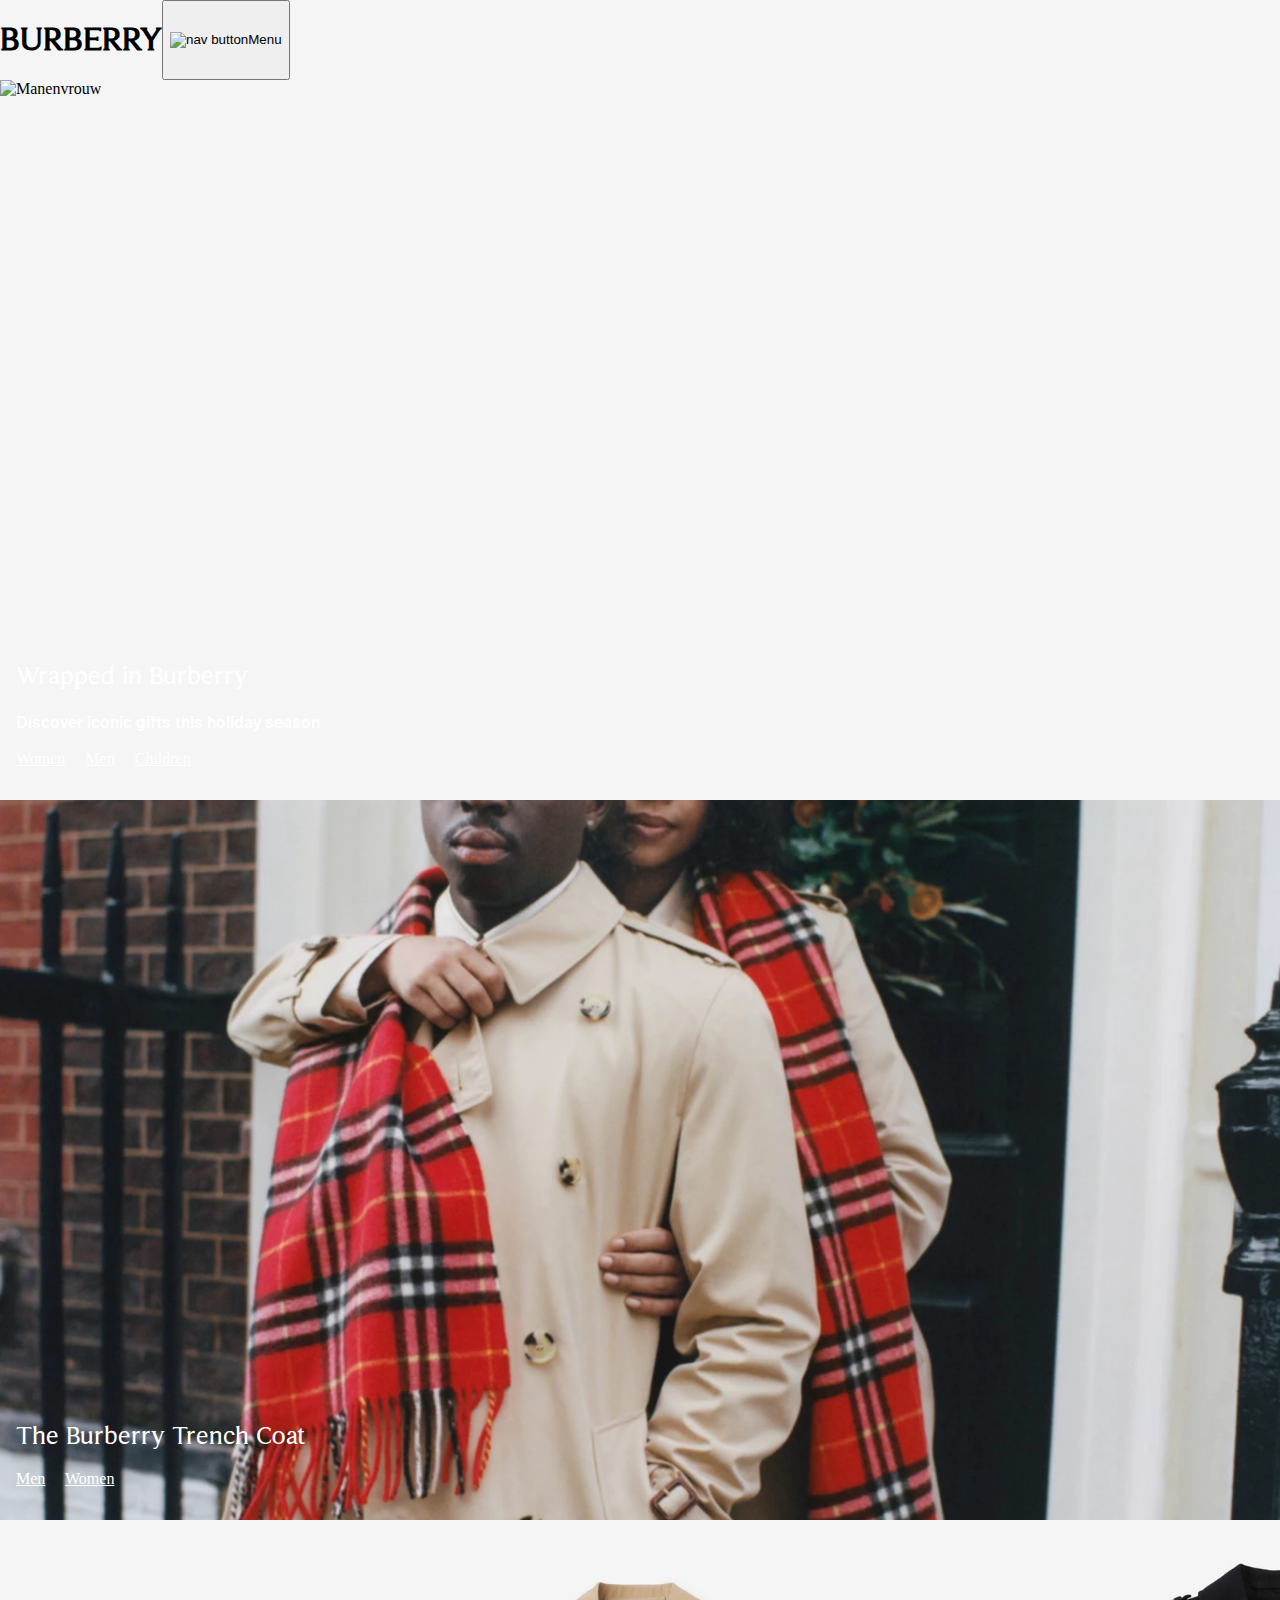
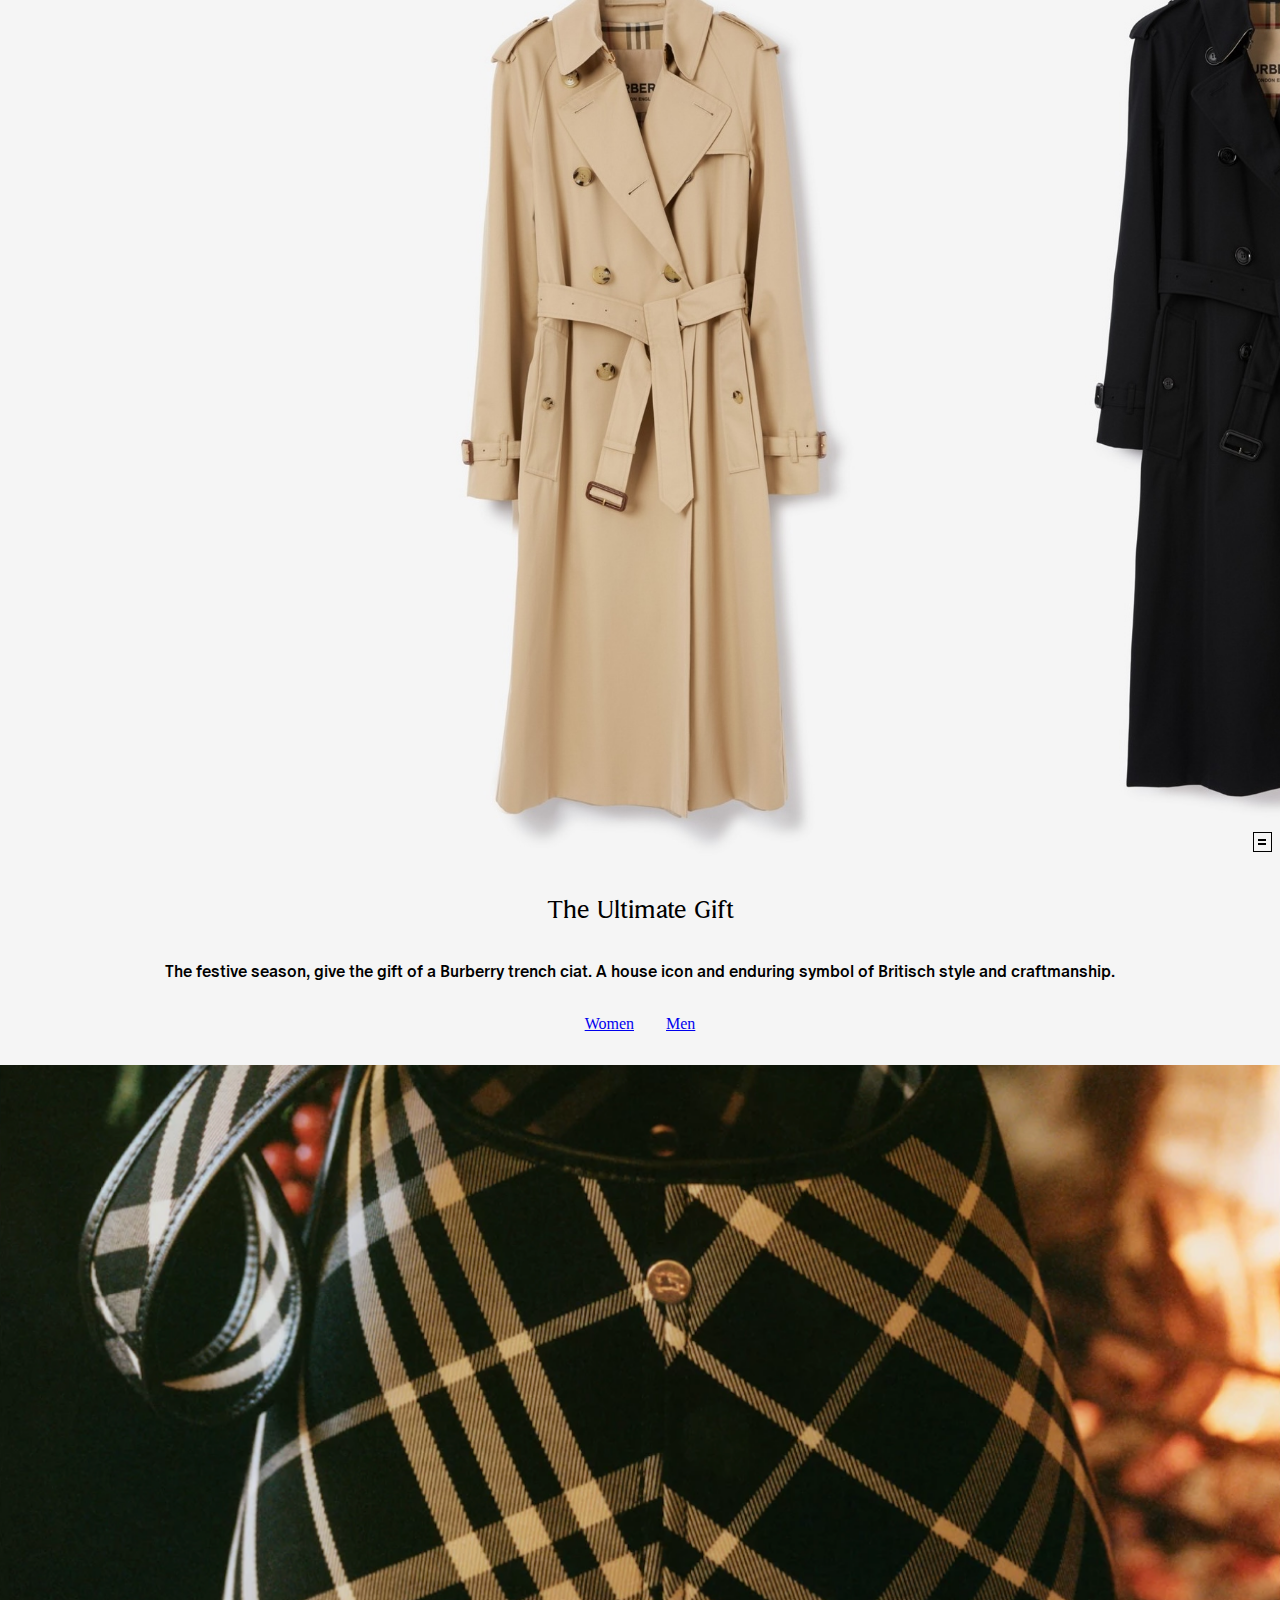
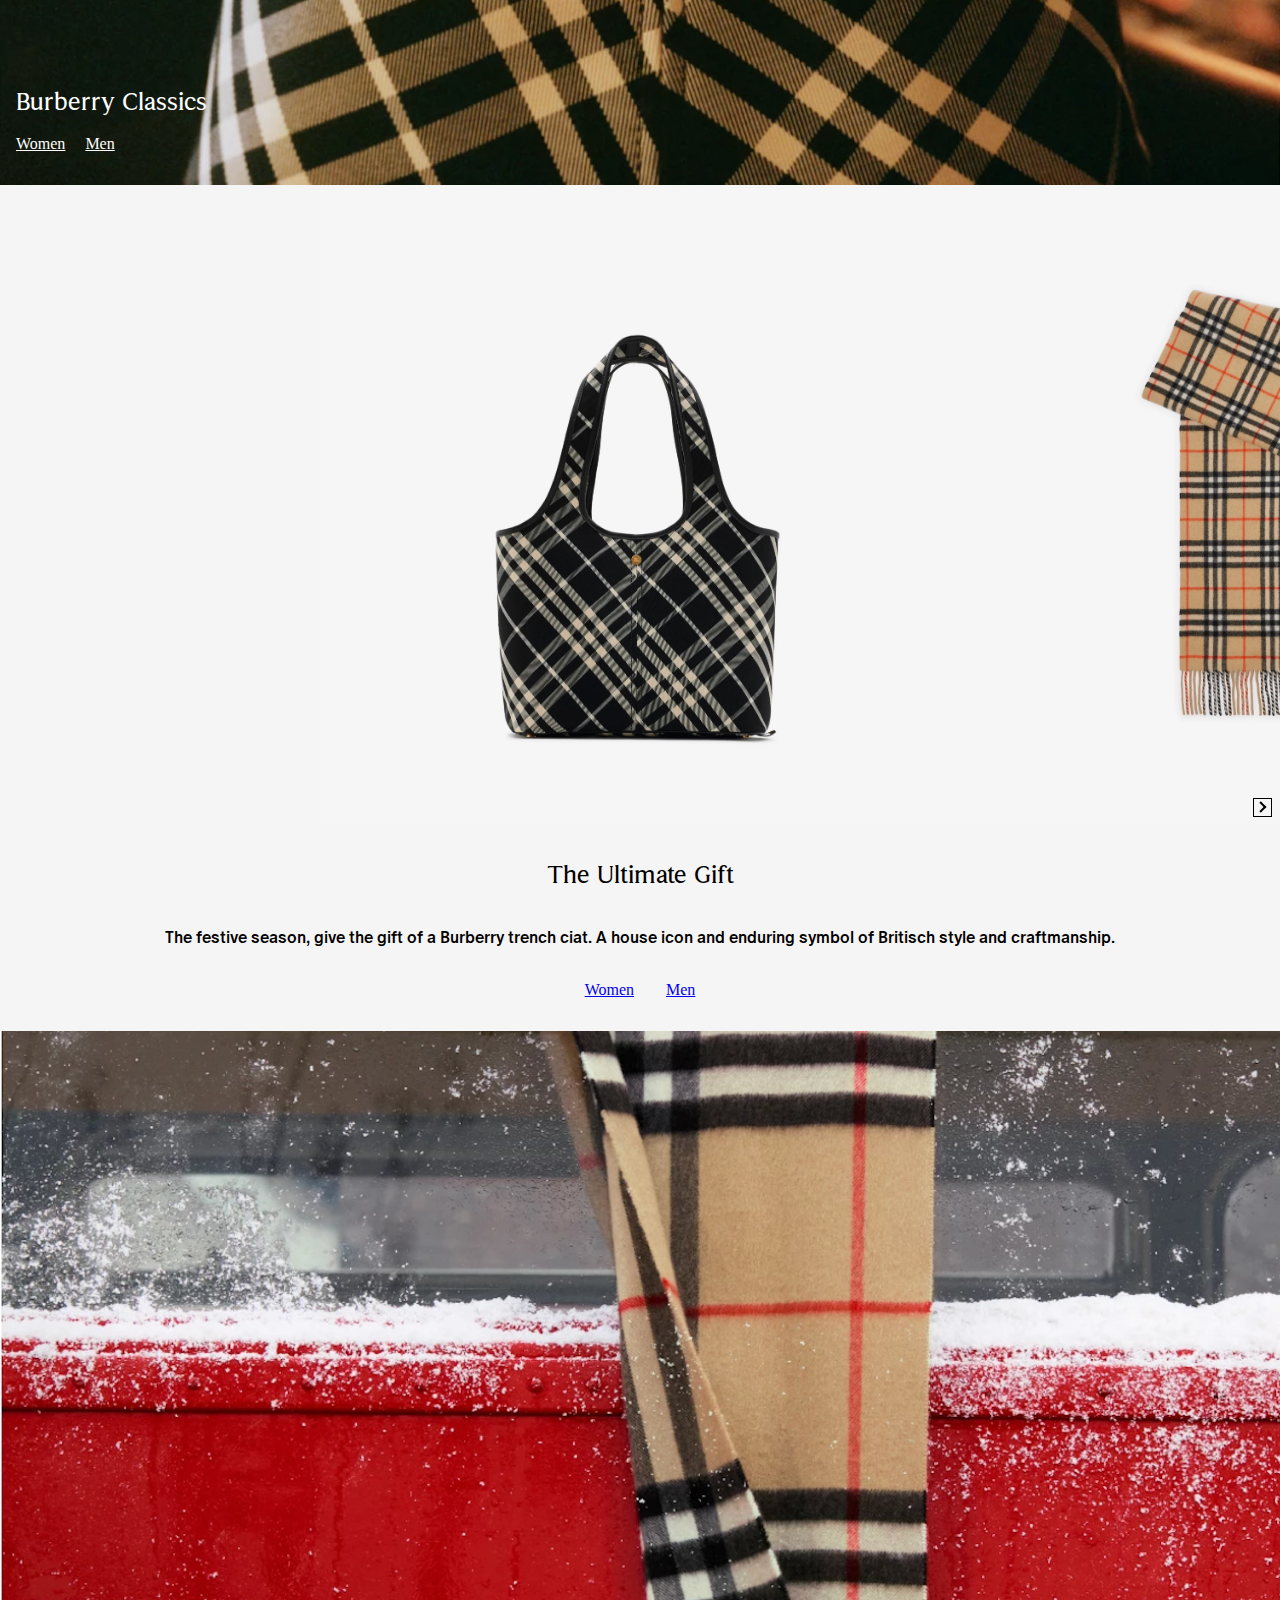
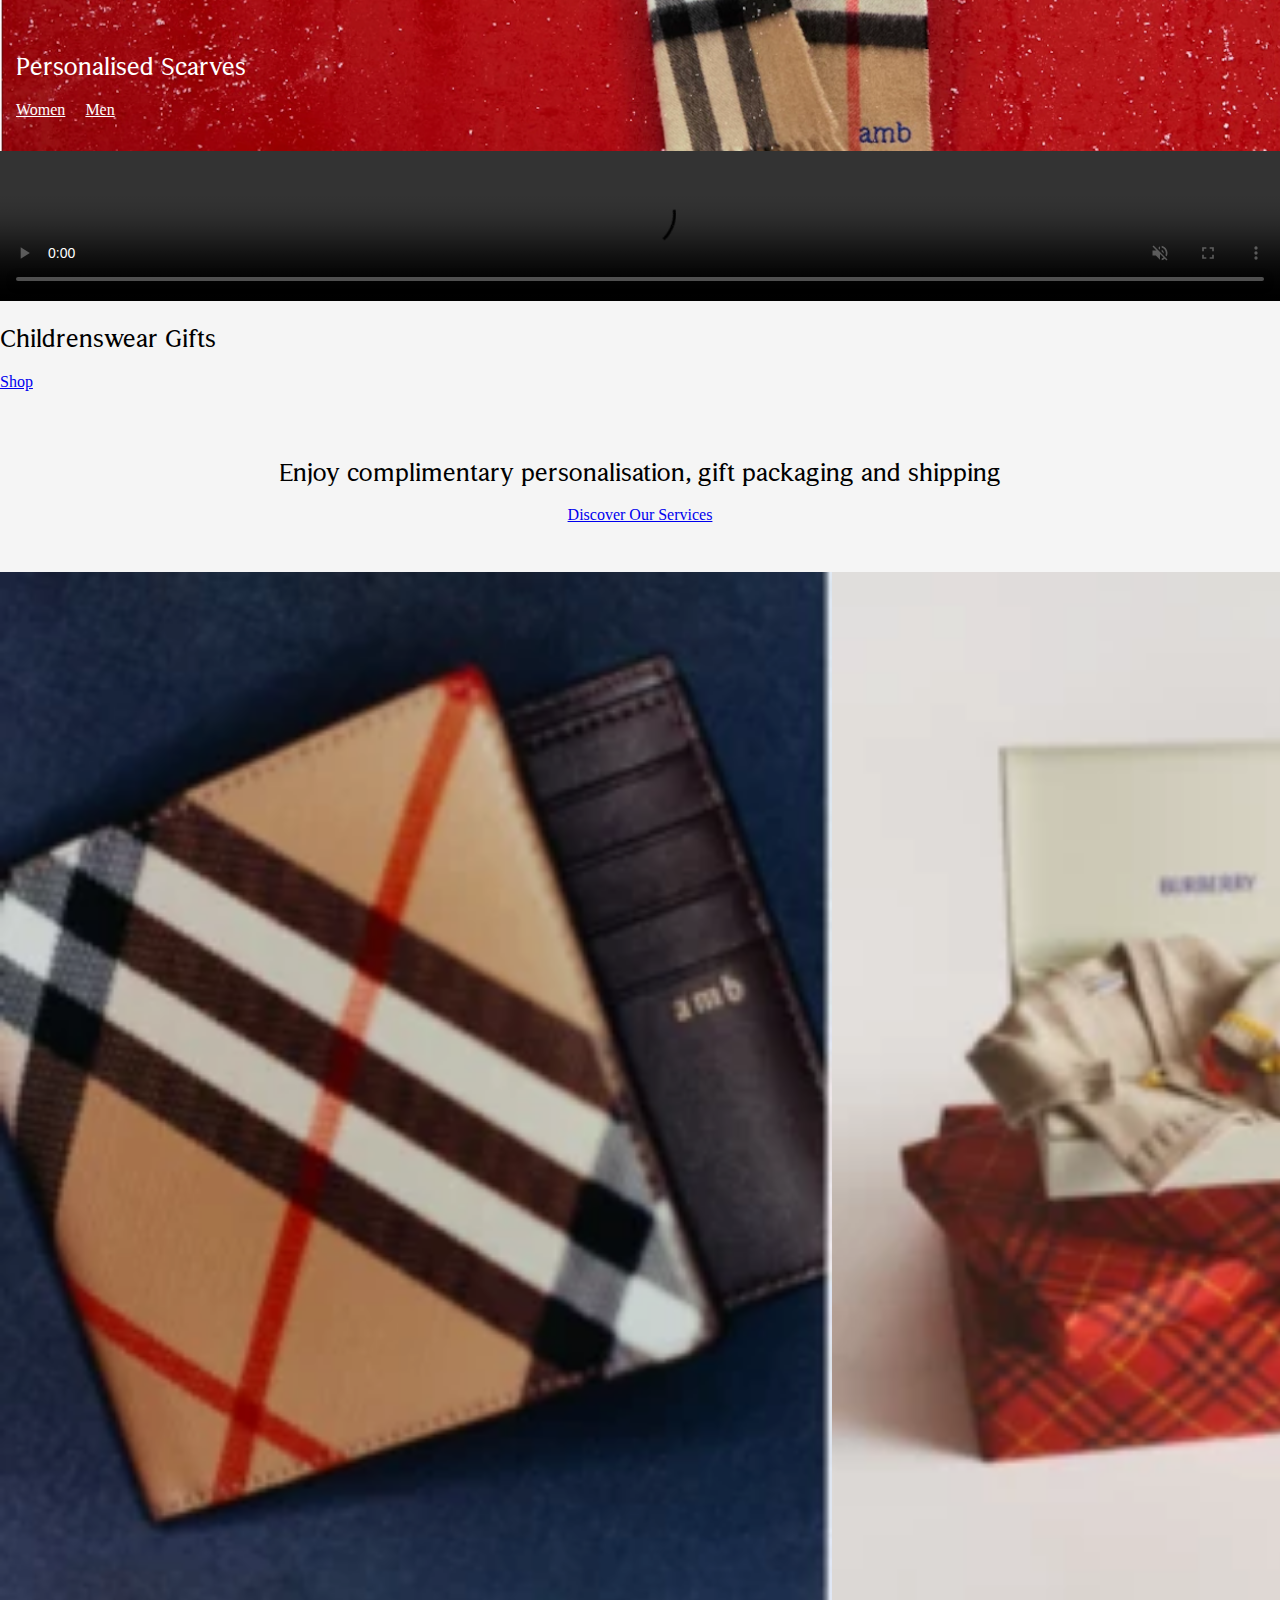
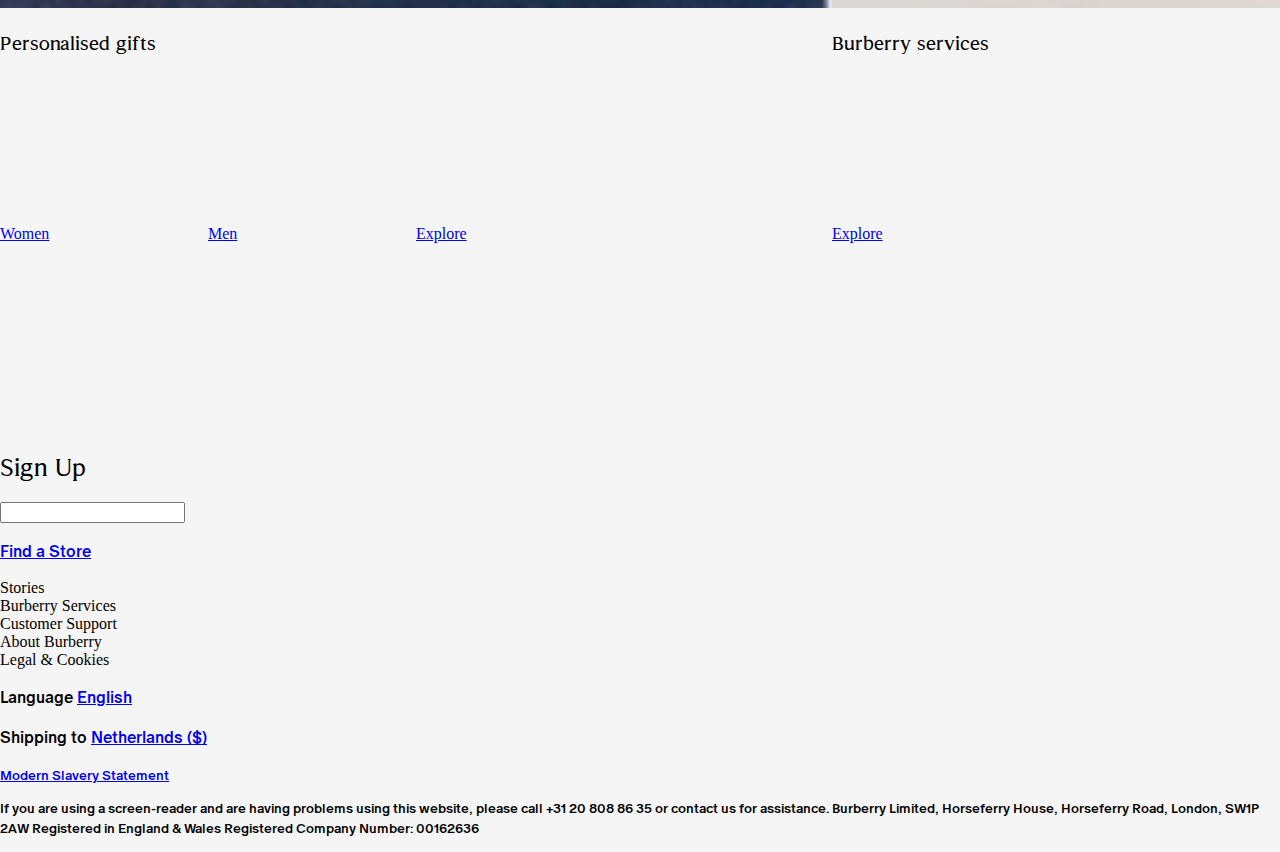
==== commit 42cf6bd9: "Tweede row" ====
--- a/index.html
+++ b/index.html
@@ -12,16 +12,24 @@
 	<link rel="icon" type="image/svg+xml" href="images/favicon.svg">
 </head>
 
-<body>
+<body class="home">
 	<header>
 		<h1>BURBERRY</h1>
+		<button><img src="https://assets.codepen.io/274456/ui-icon-hamburger.svg" alt="nav button" />Menu</button>
 		<nav>
+			<!-- de sluit button -->
+			<!-- de button is ook niet relevant voor screenreaders -->
+			<button aria-hidden="true"><img src="https://assets.codepen.io/274456/ui-icon-cross.svg" alt="" />Sluit</button>
+			
 			<ul>
-				<li>Zoek</li>
-				<li>winkelwagen</li>
-				<li>Hamburger menu</li>
+			  <li><a class="active">Home</a></li>
+			  <li><a href="#">Knight</a></li>
+			  <li><a href="#">Ogre</a></li>
+			  <li><a href="#">Queen</a></li>
+			  <li><a href="#">Witch</a></li>
+			  <li><a href="#">Wizard</a></li>
 			</ul>
-		</nav>
+		  </nav>
 	</header>
 
 	<main>
@@ -89,7 +97,6 @@
 
 		<section class="gift">
 			<section id="bolletjesAndAutoScroll" class="caroCarrousel" aria-label="Voorbeeld met bolletjes en auto-scroll na bepaalde tijd" tabIndex="-1">
-				<!-- de id kun je zelf een naam geven en geef je mee in de js -->
 				<ul>
 				  <li id="element1"><img src="./images/Carousel-201.webp" alt="foto1" /></li>
 				  <li id="element2"><img src="./images/Carousel-202.webp" alt="foto2" /></li>
@@ -119,7 +126,6 @@
 			
 		</section>
 
-
 		<section class="wrapped">	
 			<div>
 				<h2>Personalised Scarves</h2>	
@@ -131,8 +137,8 @@
 
 		<section class="children">
 			<video autoplay muted controls loop src="./images/Burberry.mp4">video</video>
-			<h2>Childrenswear Gifts</h2>
-			<a href="#">Shop</a>
+				<h2>Childrenswear Gifts</h2>
+				<a href="#">Shop</a>
 		</section>
 
 		<section class="services">
@@ -145,21 +151,21 @@
 		<section class="last">
 			<ul>
 				<li>
-					<img src="./images/personalised-gifts.webp" alt="Scarf">
+					<img src="./images/Laatste-101.webp" alt="Scarf">
 					<h2>Personalised gifts</h2>
-					<li><a href="#">Women</a></li>
-					<li><a href="#">Men</a></li>
-					<li><a href="#">Explore</a></li>
+					<a href="#">Women</a>
+					<a href="#">Men</a>
+					<a href="#">Explore</a>
 				</li>
 					
 				<li>
-					<img src="./images/Burberry-services.webp" alt="gift">
+					<img src="./images/Laatste-102.webp" alt="gift">
 					<h2>Burberry services</h2>
-					<li><a href="#">Explore</a></li>
+					<a href="#">Explore</a>
 				</li>
 
 				<li>
-					<img src="./images/Gifting-&-styling-advice.webp" alt="door">
+					<img src="./images/Laatste-103.jpg" alt="door">
 					<h2>Gifting & Styling Advice</h2>
 					<a href="#">Contact Us</a>
 				</li>
@@ -172,25 +178,78 @@
 	<footer>
 		<h2>Sign Up</h2>
 		<input type="text" name="Email" id="Email">
-		<ul>
-			<li>Find a store</li>
-			<li>Stories</li>
-			<li>Burberry Services</li>
-			<li>Customer Support</li>
-			<li>About Burberry</li>
-			<li>Legal & Cookies</li>
-			<li>Language English</li>
-			<li>Shipping to Netherlands</li>
-		</ul>
-		<a href="#">Slavery Statement</a>
+		<p><a href="#">Find a Store</a></p>
+
+	<details>
+		<summary>Stories</summary>
+		<li>
+			<a href="#">Outerwear 2024</a>
+			<a href="#">Summer 2025</a>
+			<a href="#">Made in the UK: Scarf</a>
+			<a href="#">Our Heritage</a>
+			<a href="#">Made in the UK: Trench</a>
+		</li>
+	</details>
+
+	<details>
+		<summary>Burberry Services</summary>
+		<li>
+			<a href="#">Trench Bespoke</a>
+			<a href="#">ReBurberry Services</a>
+			<a href="#">Personalisation</a>
+			<a href="#">All Services</a>
+		</li>
+	</details>
+
+	<details>
+		<summary>Customer Support</summary>
+		<li>
+			<a href="#">Contact us</a>
+			<a href="#">Returns</a>
+			<a href="#">Shipping</a>
+			<a href="#">Ordering & Payment</a>
+			<a href="#">FAQs</a>
+			<a href="#">All Support</a>
+		</li>
+	</details>
+
+	<details>
+		<summary>About Burberry</summary>
+		<li>
+			<a href="#">Burberry Heritage</a>
+			<a href="#">Sustainability</a>
+			<a href="#">Corporate Responsibility</a>
+			<a href="#">Burberry Group Plc</a>
+			<a href="#">Careers</a>
+		</li>
+	</details>
+
+	<details>
+		<summary>Legal & Cookies</summary>
+		<li>
+			<a href="#">Terms & Conditions</a>
+			<a href="#">Privacy Policy</a>
+			<a href="#">Cookie Policy</a>
+			<a href="#">Accessibility Statement</a>
+			<a href="#">Site Map</a>
+		</li>
+	</details>
+	<p>Language <a href="#">English</a></p>
+	<p>Shipping to <a href="#">Netherlands ($)</a></p>
+
+	<div>
+		<p><a href="#">Modern Slavery Statement</a>
 		<p>If you are using a screen-reader and are having problems using this website, please call +31 20 808 86 35 or contact us for assistance.
 			Burberry Limited, Horseferry House, Horseferry Road, London, SW1P 2AW
 			Registered in England & Wales
 			Registered Company Number: 00162636
 		</p>
+	</div>
+	
 	</footer>
 	
 	<script defer src="scripts/script.js"></script>
 </body>
 	
 </html>
+
--- a/styles/style.css
+++ b/styles/style.css
@@ -49,7 +49,7 @@
 :root {
 	/* startje */
 	--color-text:#111;
-	--color-background:#eee;
+	--color-background:#F5F5F5;
 }
 
 
@@ -64,14 +64,44 @@
 	display: flex;
 }
 
-header nav {
-	align-items: right;
-}
+nav {
+	/* JOUW CODE HIER - stap 1 */
+	position:fixed;
+	left:0;
+	right:0;
+	top:0;
+	bottom:0;
+	z-index: 2;
+	background-color: #111;
+	
+	/* JOUW CODE HIER - stap 2 */
+	translate:-100% 0%;
+	
+	/* JOUW CODE HIER - stap 4 */
+	transition:translate .3s;
+  }
+
+nav ul {
+	display: flex;
+	flex-direction: column;
+}
+
+
+
+  /* als menu open is */
+  nav.toonMenu {
+	/* JOUW CODE HIER - stap 4 */
+	translate:0% 0%;
+  }
+  
 
 body {
 	margin: 0;
 	padding: 0;
-	background-color: #F5F5F5;
+}
+
+.home {
+	background-color: var(--color-background);
 }
 
 /* Bron:  */
@@ -86,10 +116,10 @@
 	display: flex;
 }
 
-li a{
+.wrapped a{
 	list-style-type: none;
-	color: black;
-	margin: 1em;
+	left: 0%;
+	margin-right: 1em;
 }
 
 footer ul {
@@ -106,7 +136,7 @@
 
 .wrapped > div{
   position: absolute;
-  bottom: 0;
+  bottom: 1rem;
   width: 100%;
   display: block;
   padding: 1rem;
@@ -128,19 +158,60 @@
 	padding: 0.5em 1em
   }
 
+.gift li a{
+	margin: 1em;
+}
+
+.children > video{
+	width: 100%;
+	object-fit: cover;
+	position: relative;
+}
+
+
+
+.services {
+	display: flex;
+	flex-direction: column;
+	text-align: center;
+	align-items: center;
+	padding: 3em;
+}
+
+.last ul {
+	display: grid;
+	grid-template-columns: 1fr 1fr 1fr;
+	overflow: scroll;
+}
+
+.last li {
+	display: grid;
+	grid-template-columns: 1fr 1fr 1fr 1fr;
+	grid-template-rows: 1fr 1fr 1fr 1fr 1fr 1fr 1fr;
+	width: 65vw;
+}
+
 .last img {
 	width: 100%;
-}
-
-.last ul {
-	display: flex;
-	flex-direction: row;
-}
-
-.children video{
-	width: 100%;
+	grid-row-start: 1;
+	grid-row-end: 6;
+	grid-column-start: 1;
+	grid-column-end: 5;
 	object-fit: cover;
 }
+
+.last h2 {
+	font-size: 1.2rem;
+	grid-row-start: 6;
+	grid-row-end: 7;
+	grid-column-start: 1;
+	grid-column-end: 5;
+}
+
+details > li {
+	flex-direction: column;
+}
+
 
 *, *::before, *::after {
 	box-sizing: border-box;
@@ -170,6 +241,15 @@
 	order: -1;
   }
   
+  .gift > div {
+	display: flex;
+	flex-direction: column;
+	align-items: center;
+	text-align: center;
+	margin: 1em
+  }
+
+
 	
   /******************************/
   /* DE CAROCARROUSEL CONTAINER */
@@ -445,4 +525,18 @@
 	  98%{ background-image: conic-gradient(var(--caroCarrouselInverseColor) 98%, transparent 0%); }
 	  
 	  100%{ background-image: conic-gradient(var(--caroCarrouselInverseColor) 100%, transparent 0%); }
-  }+  }
+
+details summary {
+	list-style: none;
+}
+
+details a {
+	text-decoration: none;
+	color: #111;
+}
+
+footer > div {
+	font-size: smaller;
+}
+
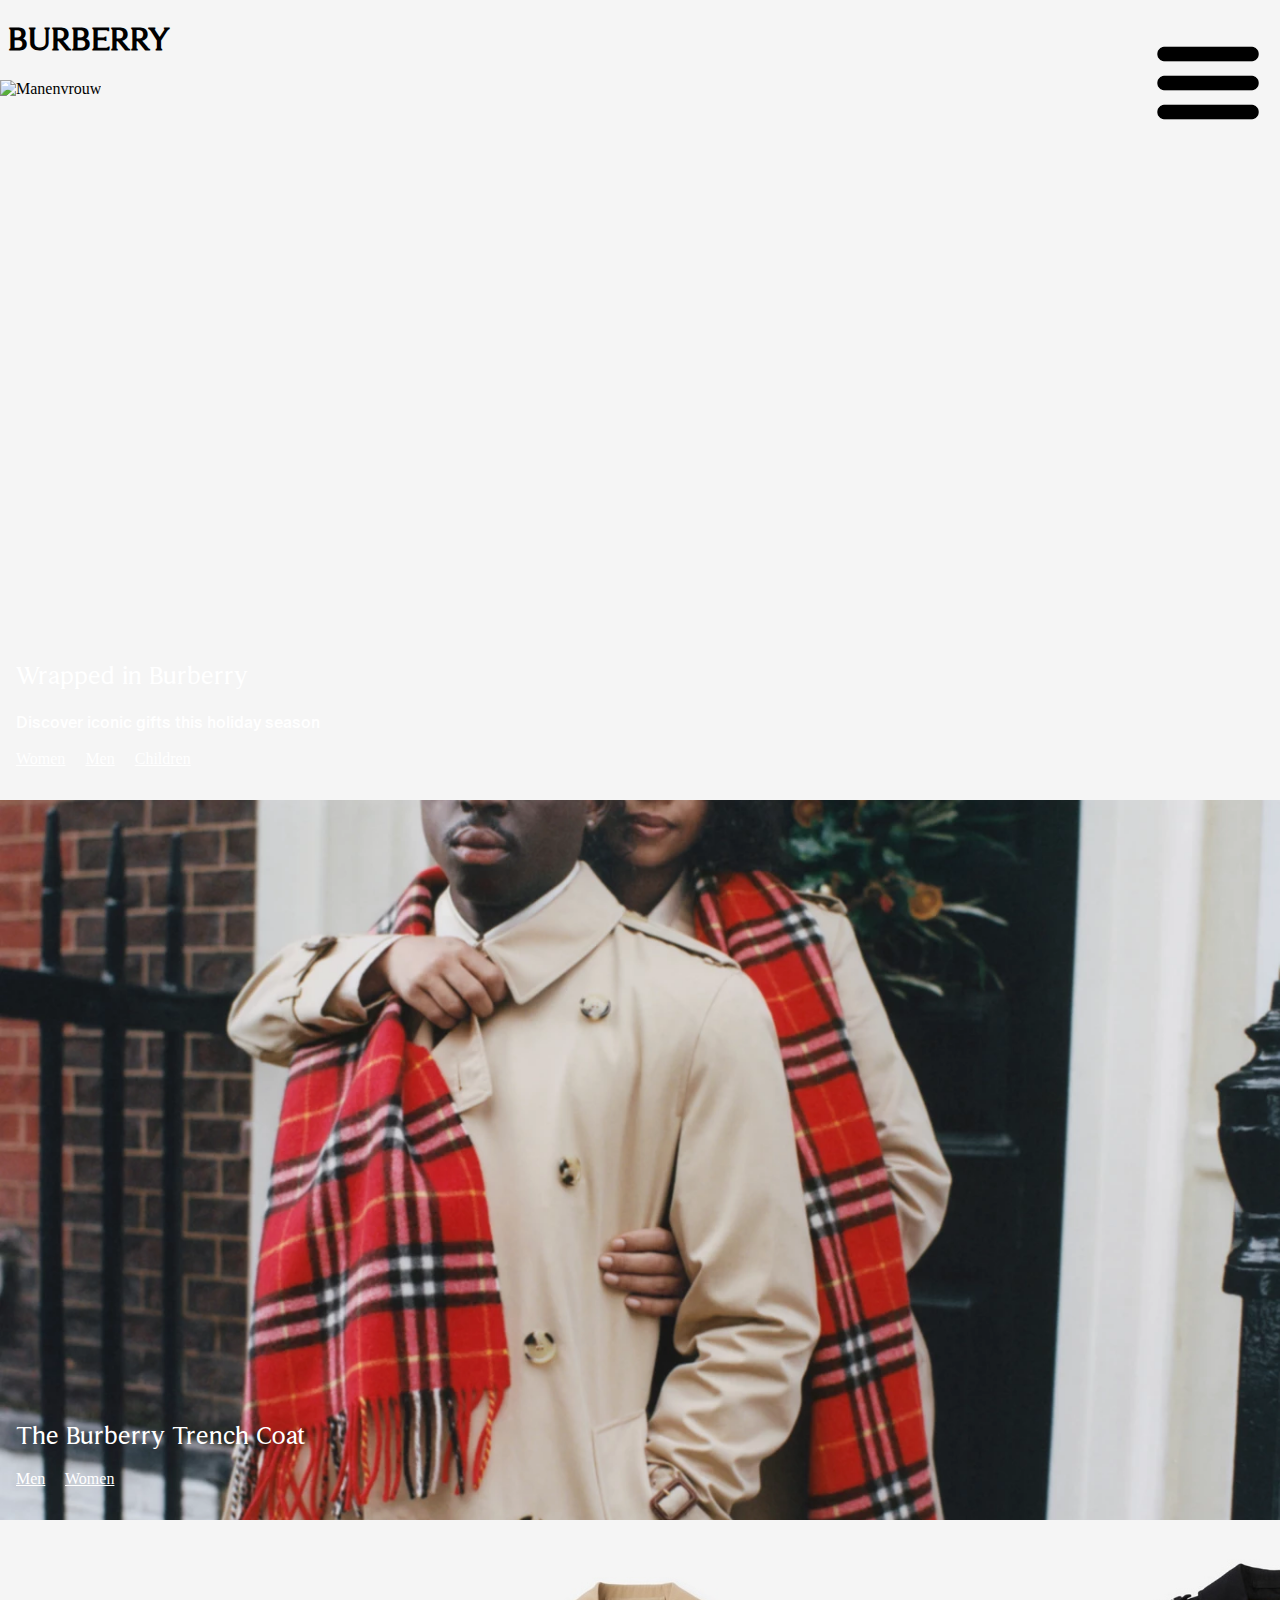
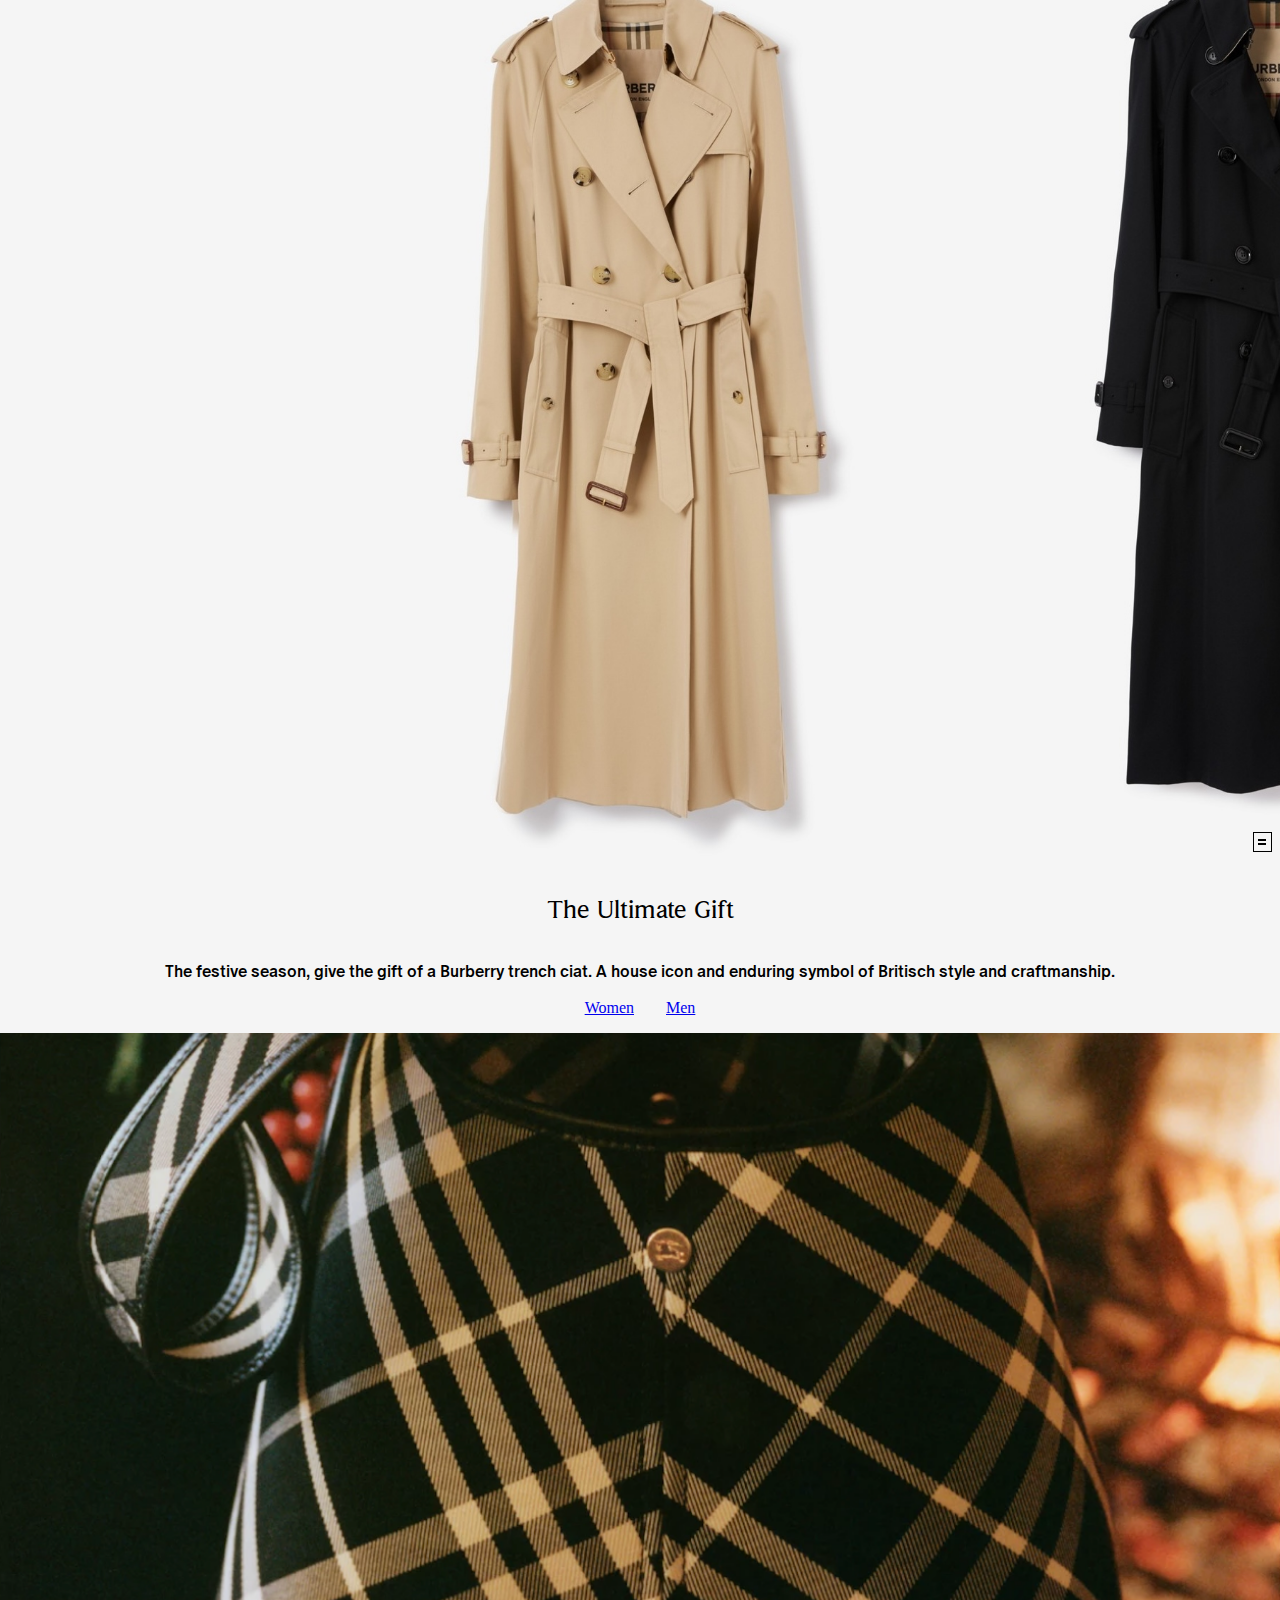
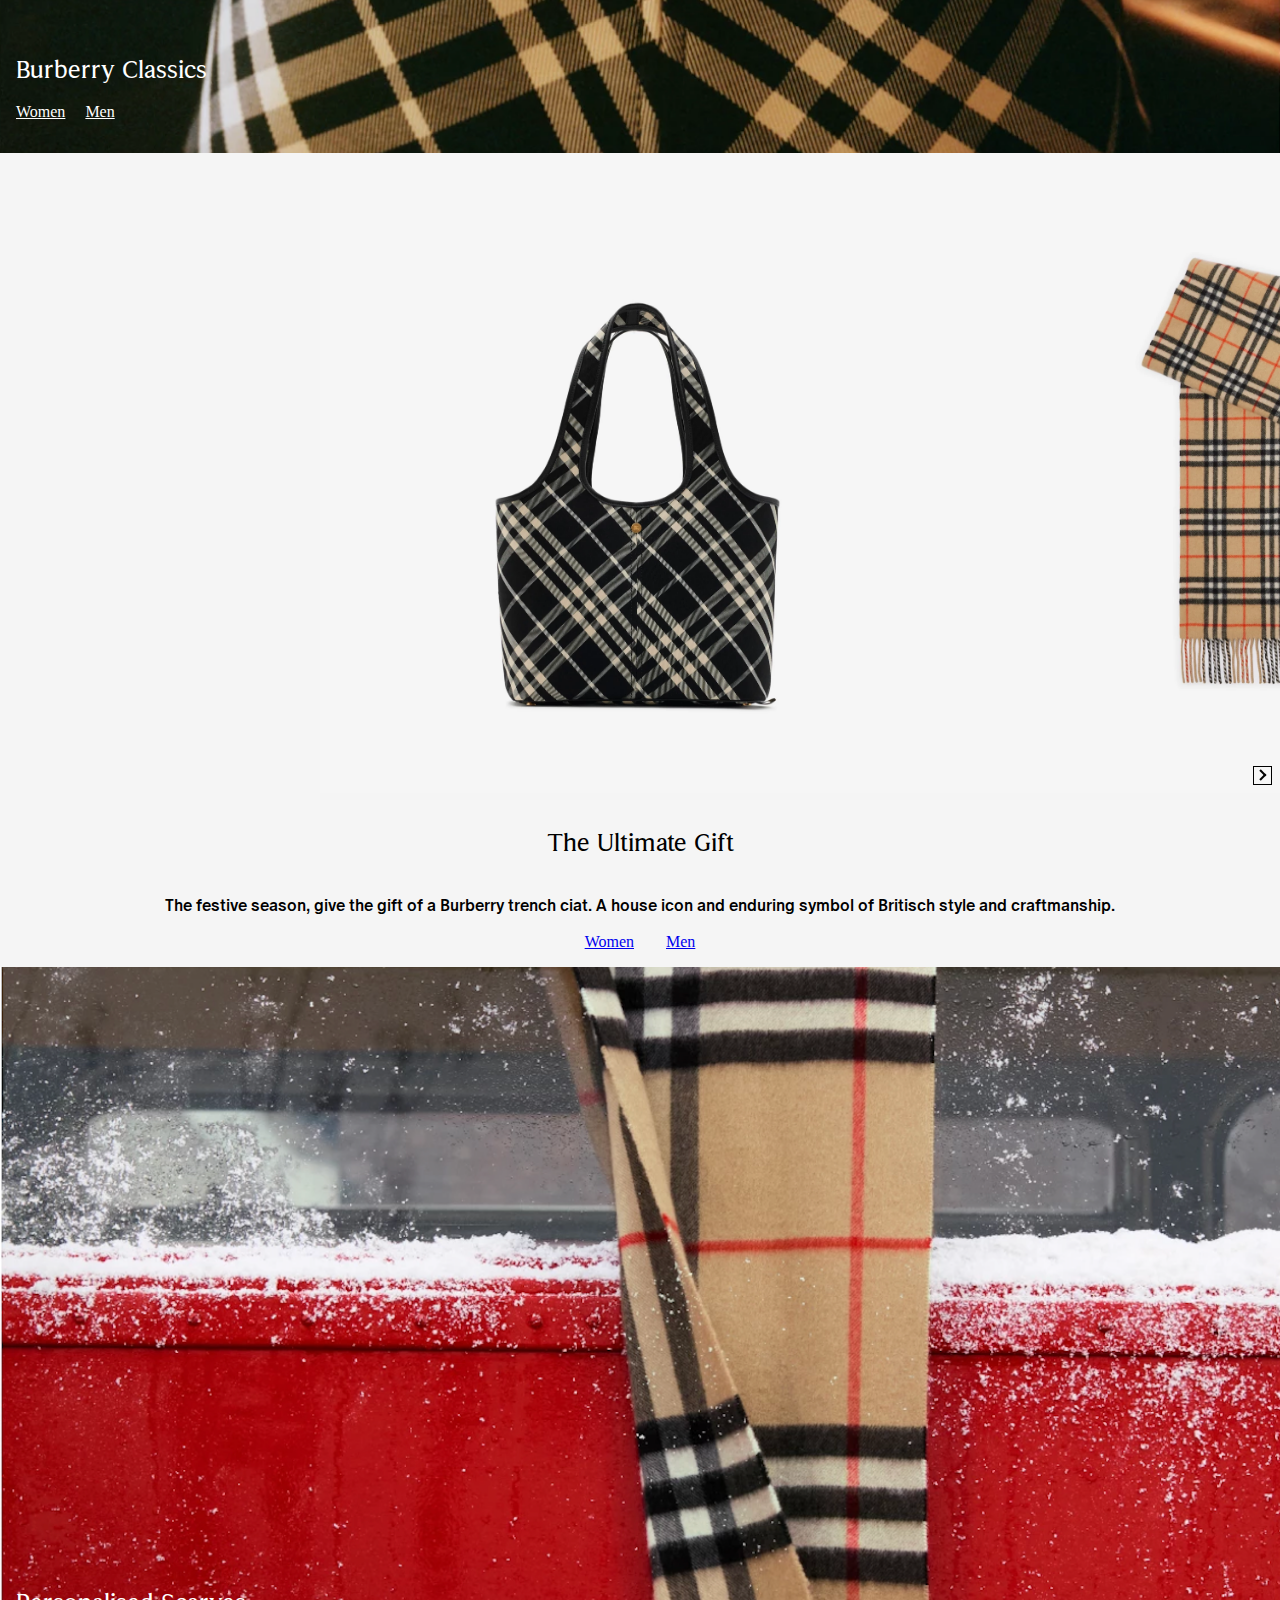
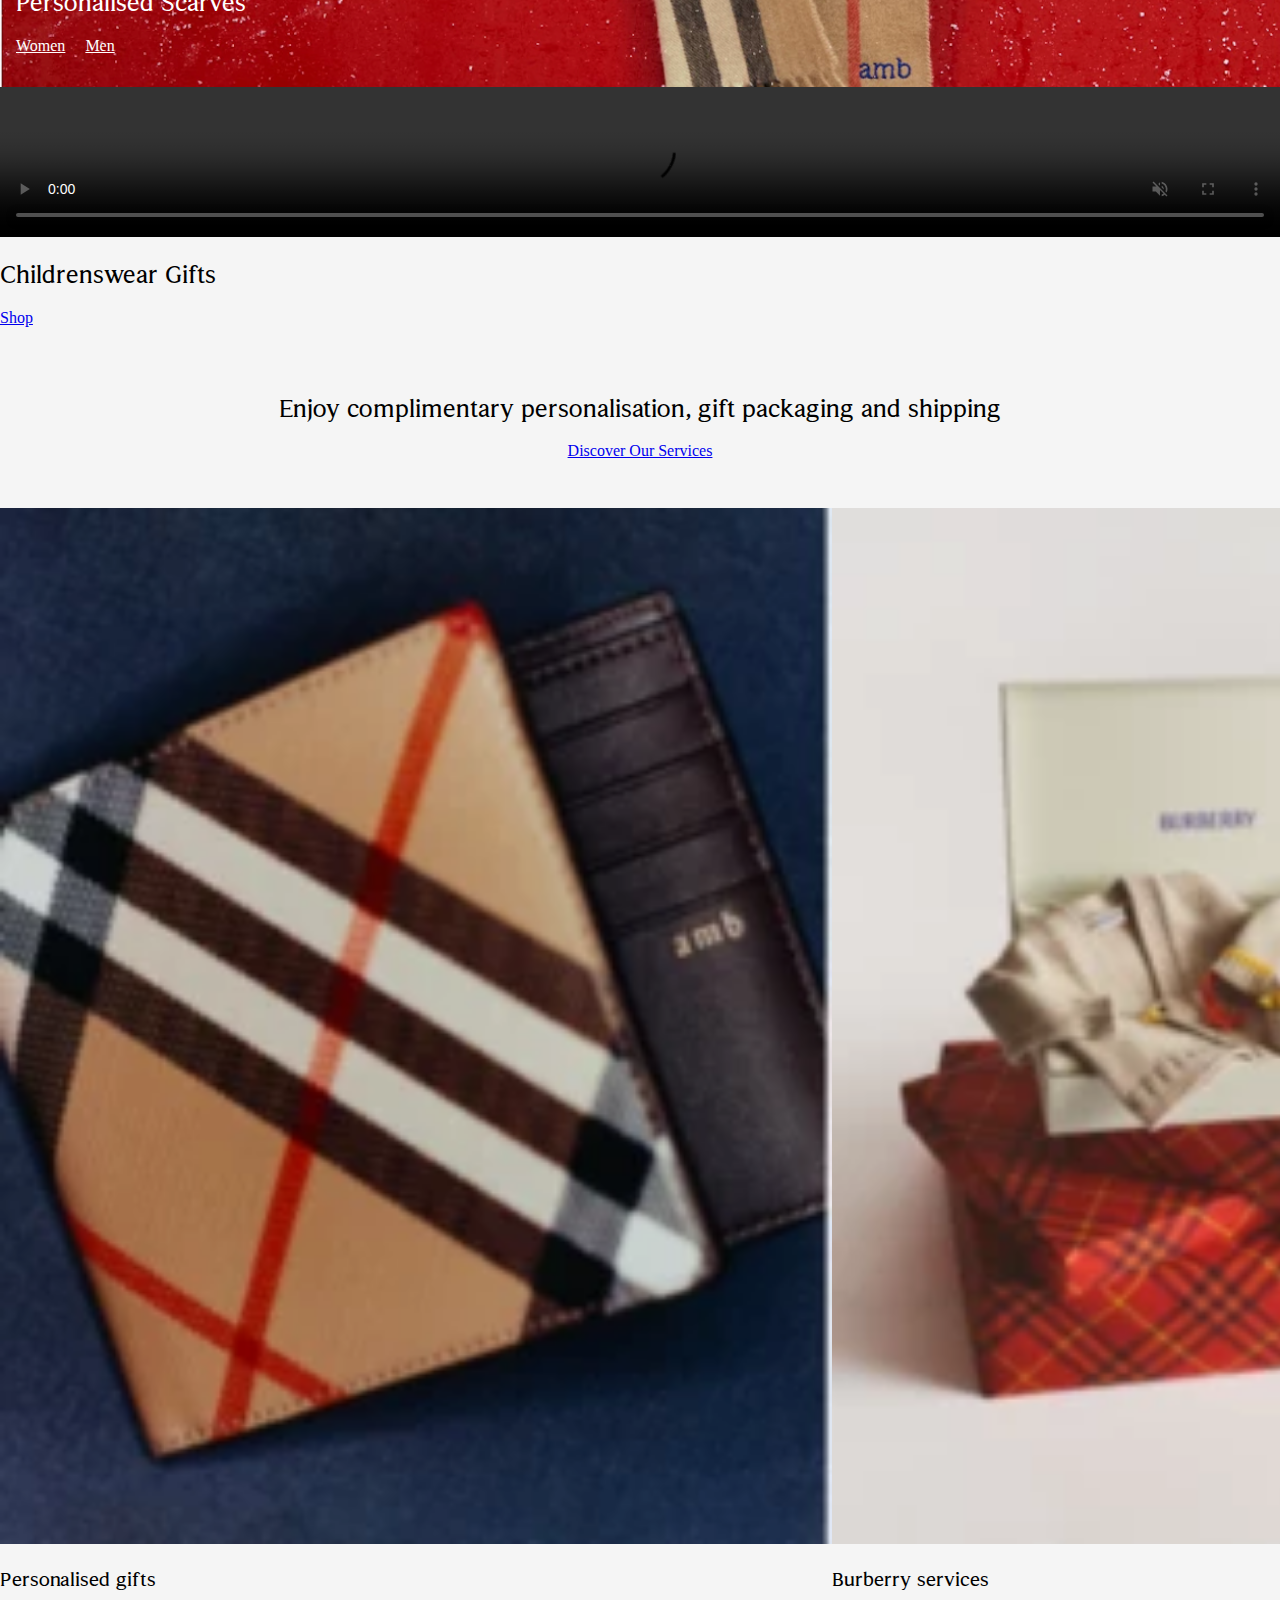
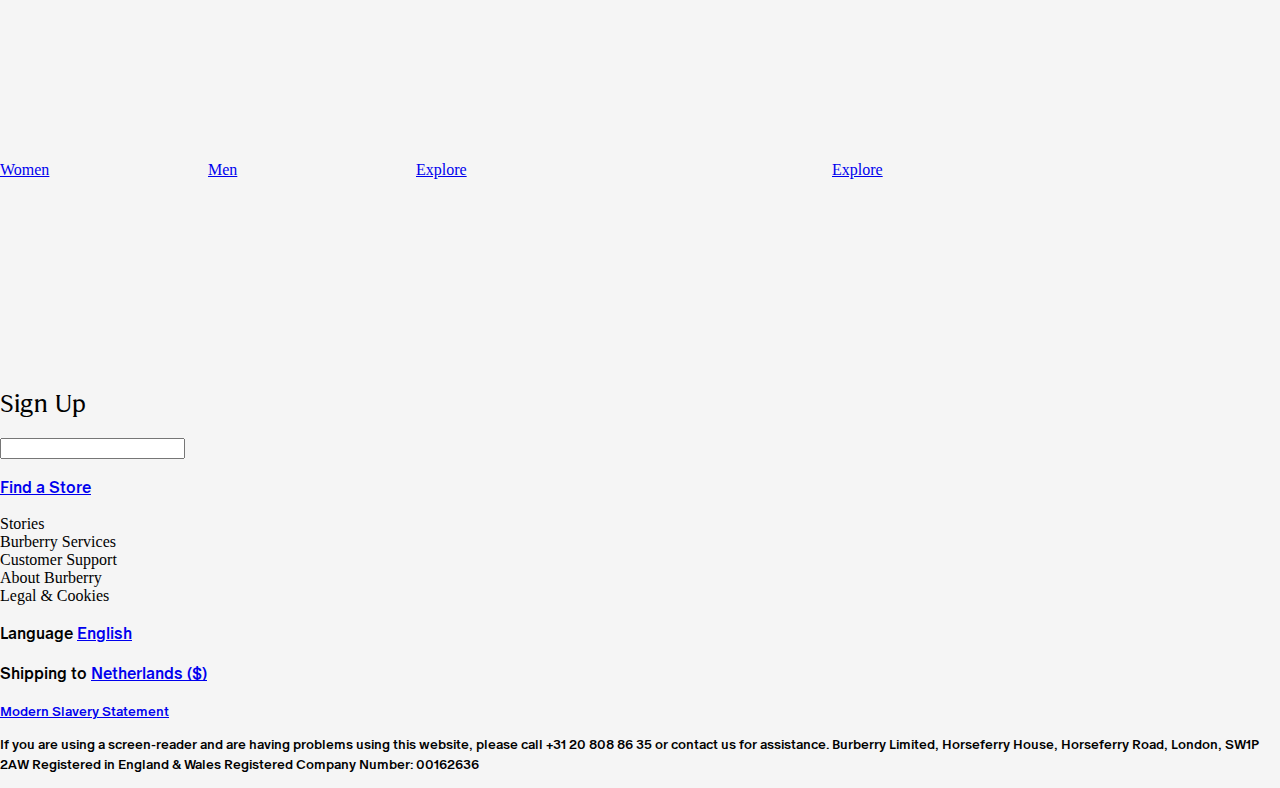
==== commit 74a344c8: "Laatste versie" ====
--- a/index.html
+++ b/index.html
@@ -15,19 +15,22 @@
 <body class="home">
 	<header>
 		<h1>BURBERRY</h1>
-		<button><img src="https://assets.codepen.io/274456/ui-icon-hamburger.svg" alt="nav button" />Menu</button>
+		<button><img src="./images/Hamburger_icon.svg.webp" alt="nav button" /></button>
 		<nav>
 			<!-- de sluit button -->
 			<!-- de button is ook niet relevant voor screenreaders -->
-			<button aria-hidden="true"><img src="https://assets.codepen.io/274456/ui-icon-cross.svg" alt="" />Sluit</button>
+			<button aria-hidden="true"><img src="./images/Close-icon.png" alt="" /></button>
 			
 			<ul>
-			  <li><a class="active">Home</a></li>
-			  <li><a href="#">Knight</a></li>
-			  <li><a href="#">Ogre</a></li>
-			  <li><a href="#">Queen</a></li>
-			  <li><a href="#">Witch</a></li>
-			  <li><a href="#">Wizard</a></li>
+			  <h2>Home</h2>
+			  <li><a href="#">Sale</a></li>
+			  <li><a href="#">Women</a></li>
+			  <li><a href="#">Men</a></li>
+			  <li><a href="#">Children</a></li>
+			  <li><a href="#">Gifts</a></li>
+			  <li><a href="#">Outerwear</a></li>
+			  <li><a href="#">Scarves</a></li>
+			  <li><a href="#">Beauty</a></li>
 			</ul>
 		  </nav>
 	</header>
--- a/styles/style.css
+++ b/styles/style.css
@@ -22,26 +22,6 @@
 	font-weight: normal;
 	src: url(/fonts/oracle-book\(1\).woff2);
 }
-
-h1 {
-	font-family: burberry-house;
-	font-weight: bold;
-}
-
-h2 {
-	font-family: burberry-house;
-	font-weight: normal;
-}
-
-h3 {
-	font-weight: normal;
-}
-
-p {
-	font-family: oracle-book;
-	font-weight: normal;
-}
-
 
 /*********************/
 /* CUSTOM PROPERTIES */
@@ -60,8 +40,38 @@
 /* JOUW STYLING */
 /****************/
 
+body {
+	background-color: var(--color-background);
+	margin: 0;
+	padding: 0;
+}
+
+h1 {
+	font-family: burberry-house;
+	font-weight: bold;
+}
+
+h2 {
+	font-family: burberry-house;
+	font-weight: normal;
+}
+
+h3 {
+	font-weight: normal;
+}
+
+p {
+	font-family: oracle-book;
+	font-weight: normal;
+}
+
 header {
 	display: flex;
+}
+
+h1 {
+	position: relative;
+	left: 0.5rem;
 }
 
 nav {
@@ -72,48 +82,82 @@
 	top:0;
 	bottom:0;
 	z-index: 2;
-	background-color: #111;
+	background-color: var(--color-background);
 	
 	/* JOUW CODE HIER - stap 2 */
-	translate:-100% 0%;
+	translate: 150% 0%;
 	
 	/* JOUW CODE HIER - stap 4 */
 	transition:translate .3s;
   }
 
+  
+
 nav ul {
 	display: flex;
 	flex-direction: column;
 }
 
 
+nav button {
+	position: absolute;
+	right: 0.5rem;
+	top: 1.5rem;
+	border-style: none;
+	width: 10%;
+	background-color: var(--color-background);
+}
+
+nav img {
+	width: 100%;
+}
 
   /* als menu open is */
   nav.toonMenu {
-	/* JOUW CODE HIER - stap 4 */
 	translate:0% 0%;
   }
-  
-
-body {
+
+nav > ul > li > a {
+	display: block;
+	text-decoration: none;
+	color: #111;
+	font-size: 20px;
+	margin: 0.5rem;
+}
+
+nav > ul {
+	margin-left: 0.5rem;
+	list-style-type: none;
+}
+  
+  
+  header > button {
+	background-color: var(--color-background);
+	width: 10%;
+	border-style: none;
+	position: absolute;
+	right: 0.5rem;
+	top: 1.5rem;
+  }
+
+  header > button > img {
+	color: #111;
+	width: 100%;
+  }
+
+/* Hier begint de main */
+
+.home {
+	background-color: var(--color-background);
+}
+
+/* Bron:  */
+
+ul {
+	display: flex;
 	margin: 0;
 	padding: 0;
-}
-
-.home {
-	background-color: var(--color-background);
-}
-
-/* Bron:  */
-
-ul {
-	display: flex;
-	margin: 0;
-	padding: 0;
-}
-
-li {
-	display: flex;
+	list-style-type: none;
 }
 
 .wrapped a{
@@ -168,15 +212,6 @@
 	position: relative;
 }
 
-
-
-.services {
-	display: flex;
-	flex-direction: column;
-	text-align: center;
-	align-items: center;
-	padding: 3em;
-}
 
 .last ul {
 	display: grid;
@@ -528,7 +563,7 @@
   }
 
 details summary {
-	list-style: none;
+	list-style-type: none;
 }
 
 details a {
@@ -540,3 +575,10 @@
 	font-size: smaller;
 }
 
+.services {
+	display: flex;
+	flex-direction: column;
+	text-align: center;
+	align-items: center;
+	padding: 3em;
+}
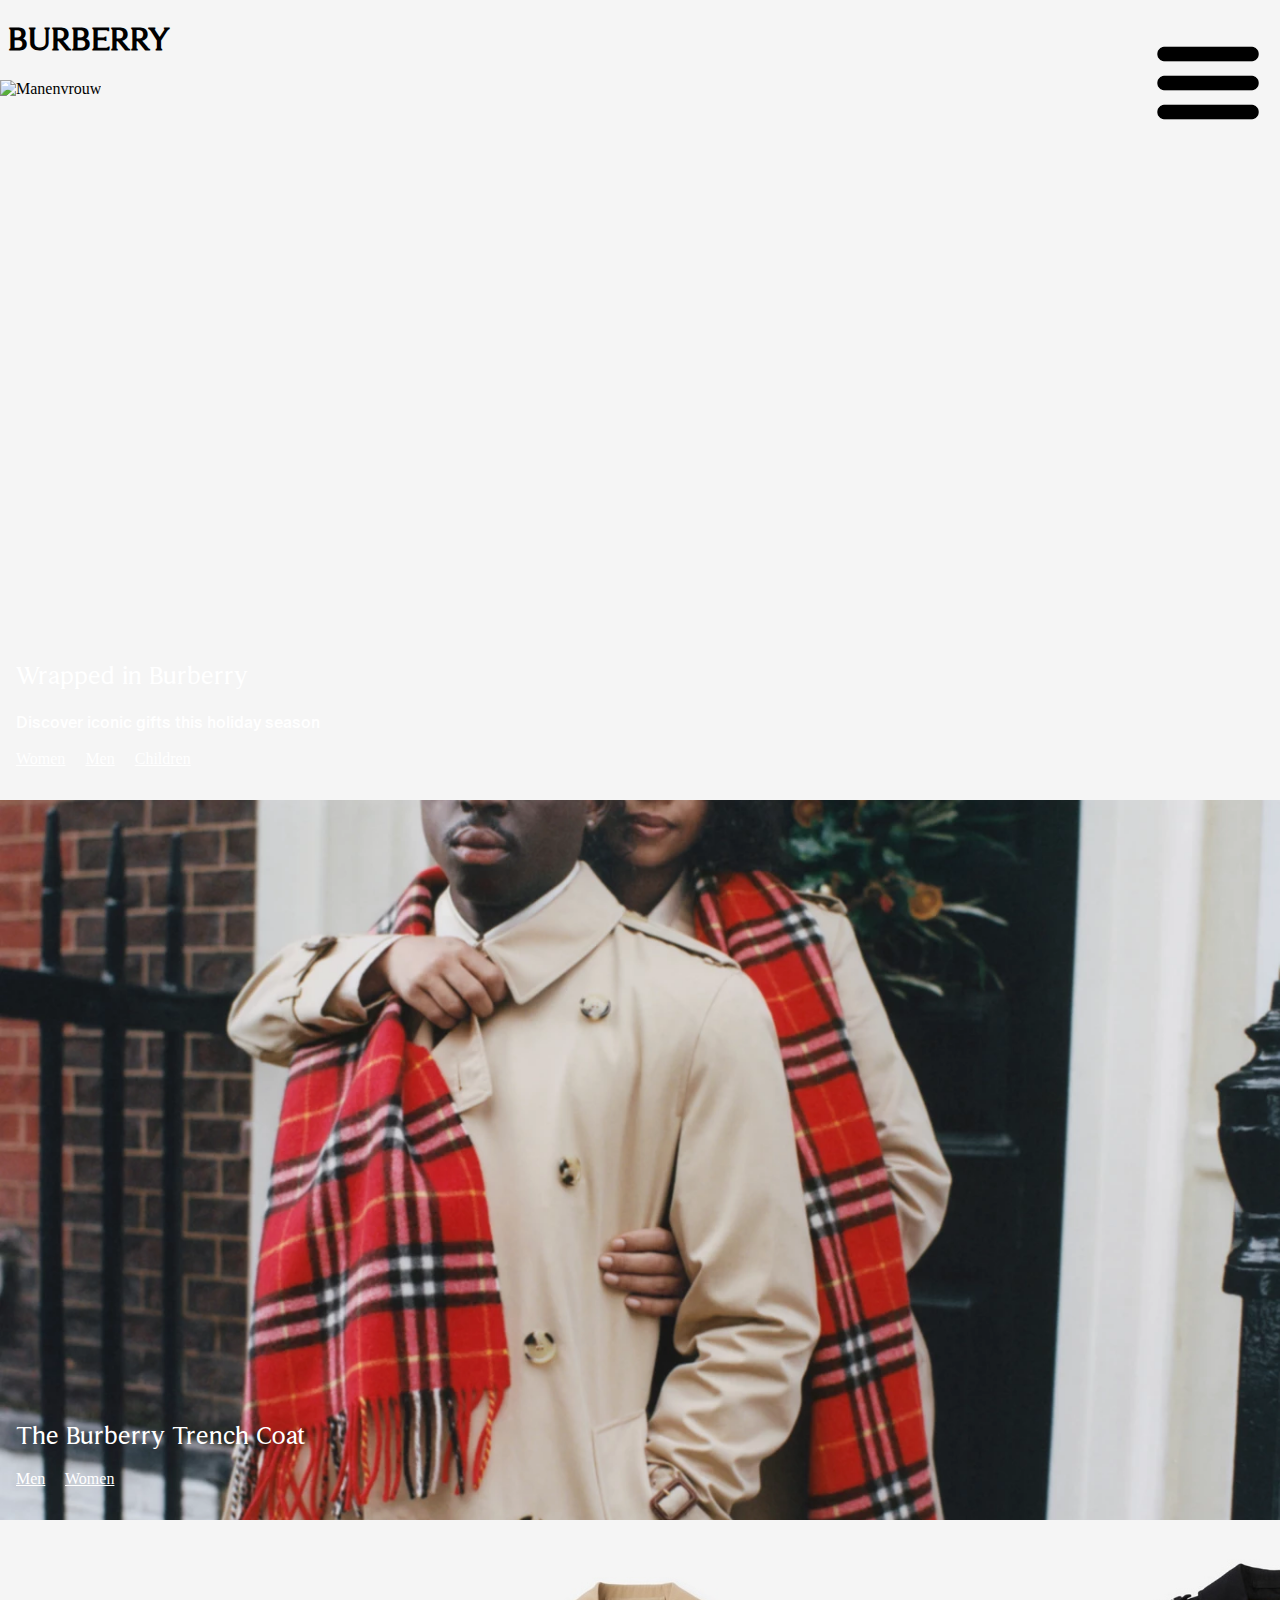
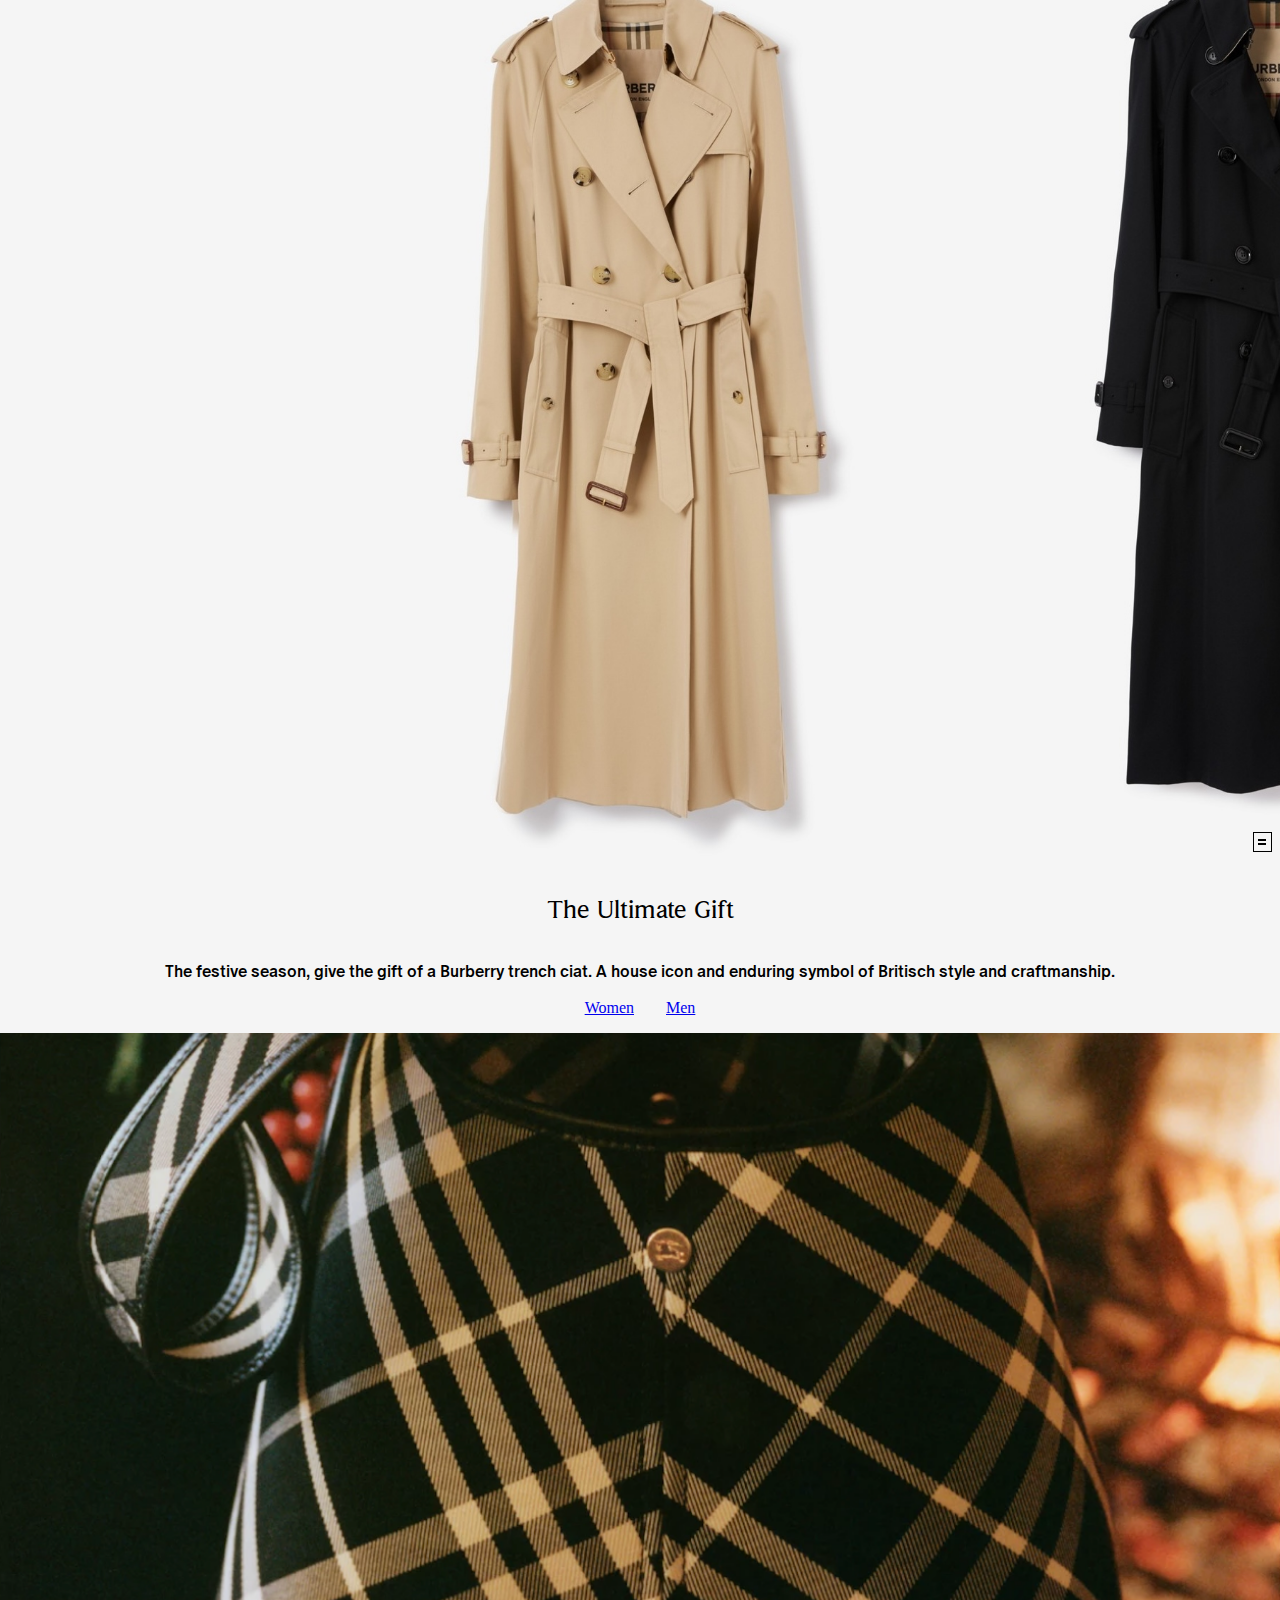
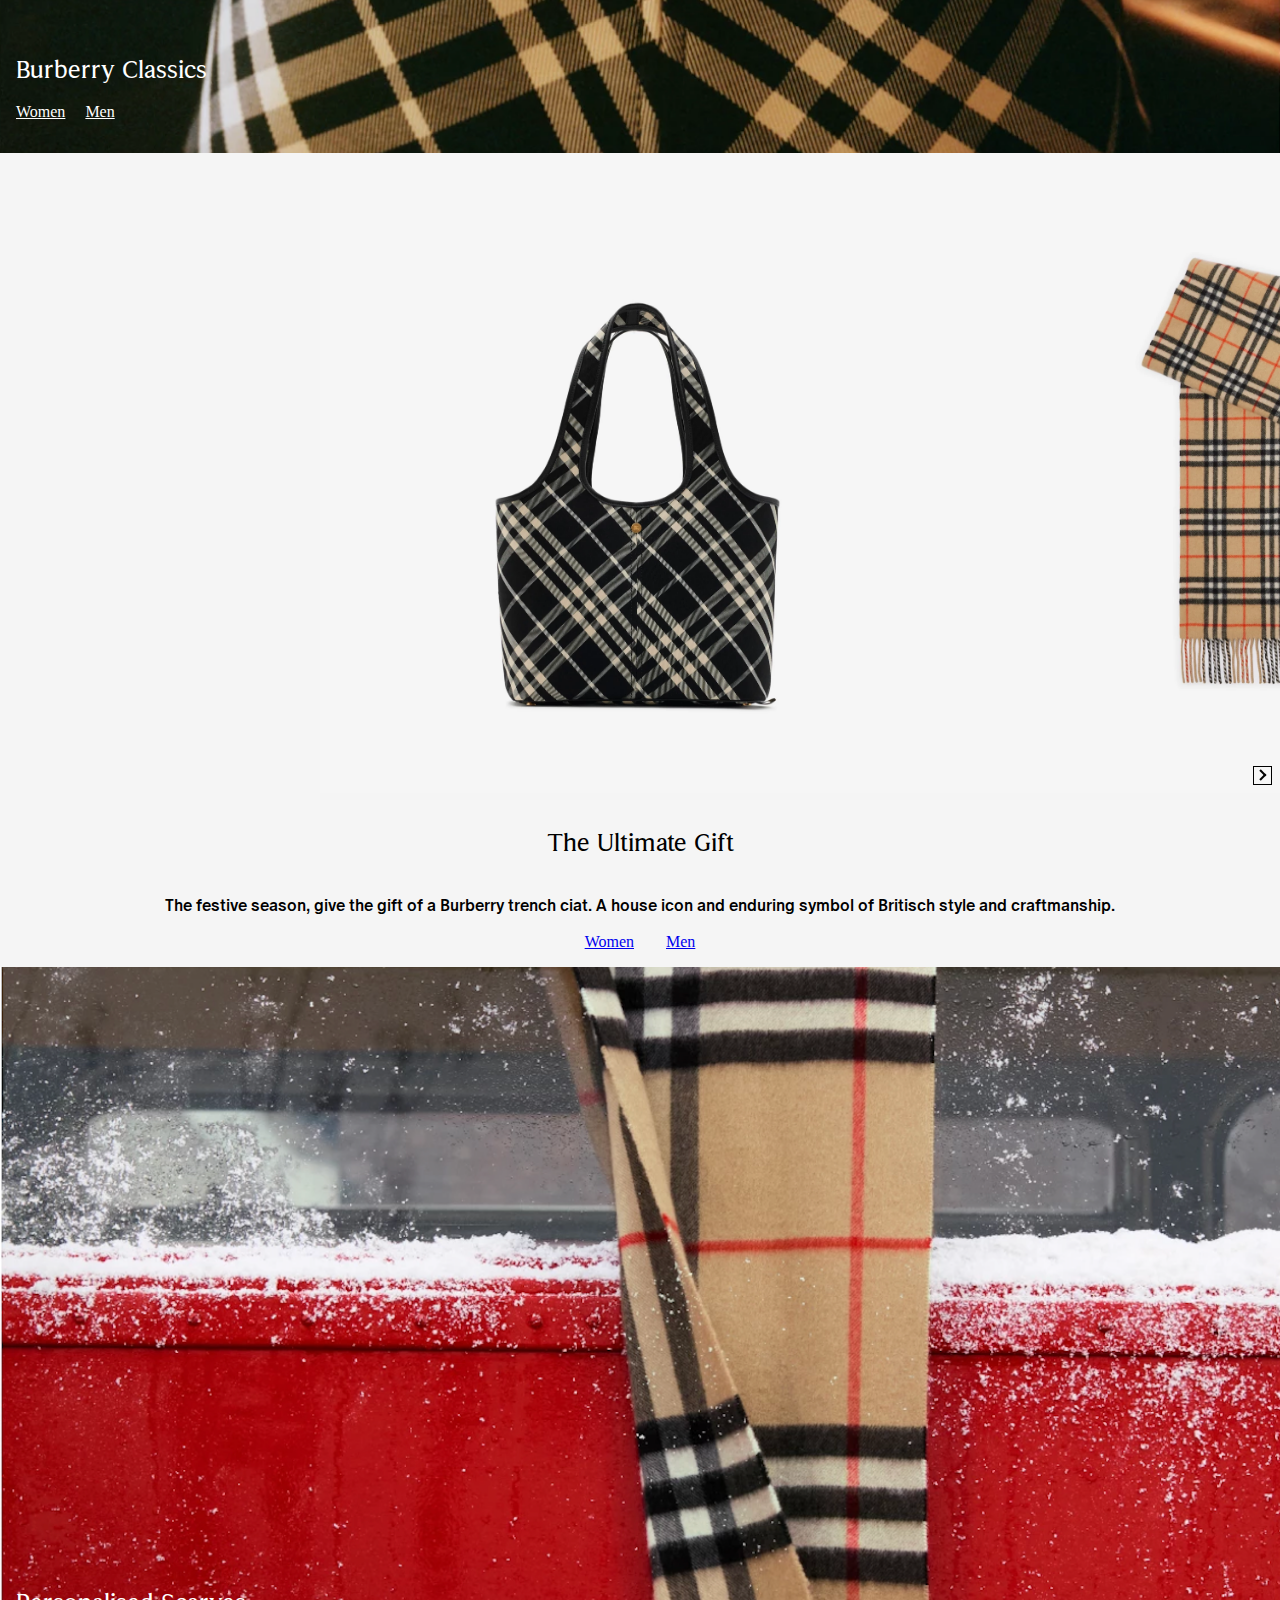
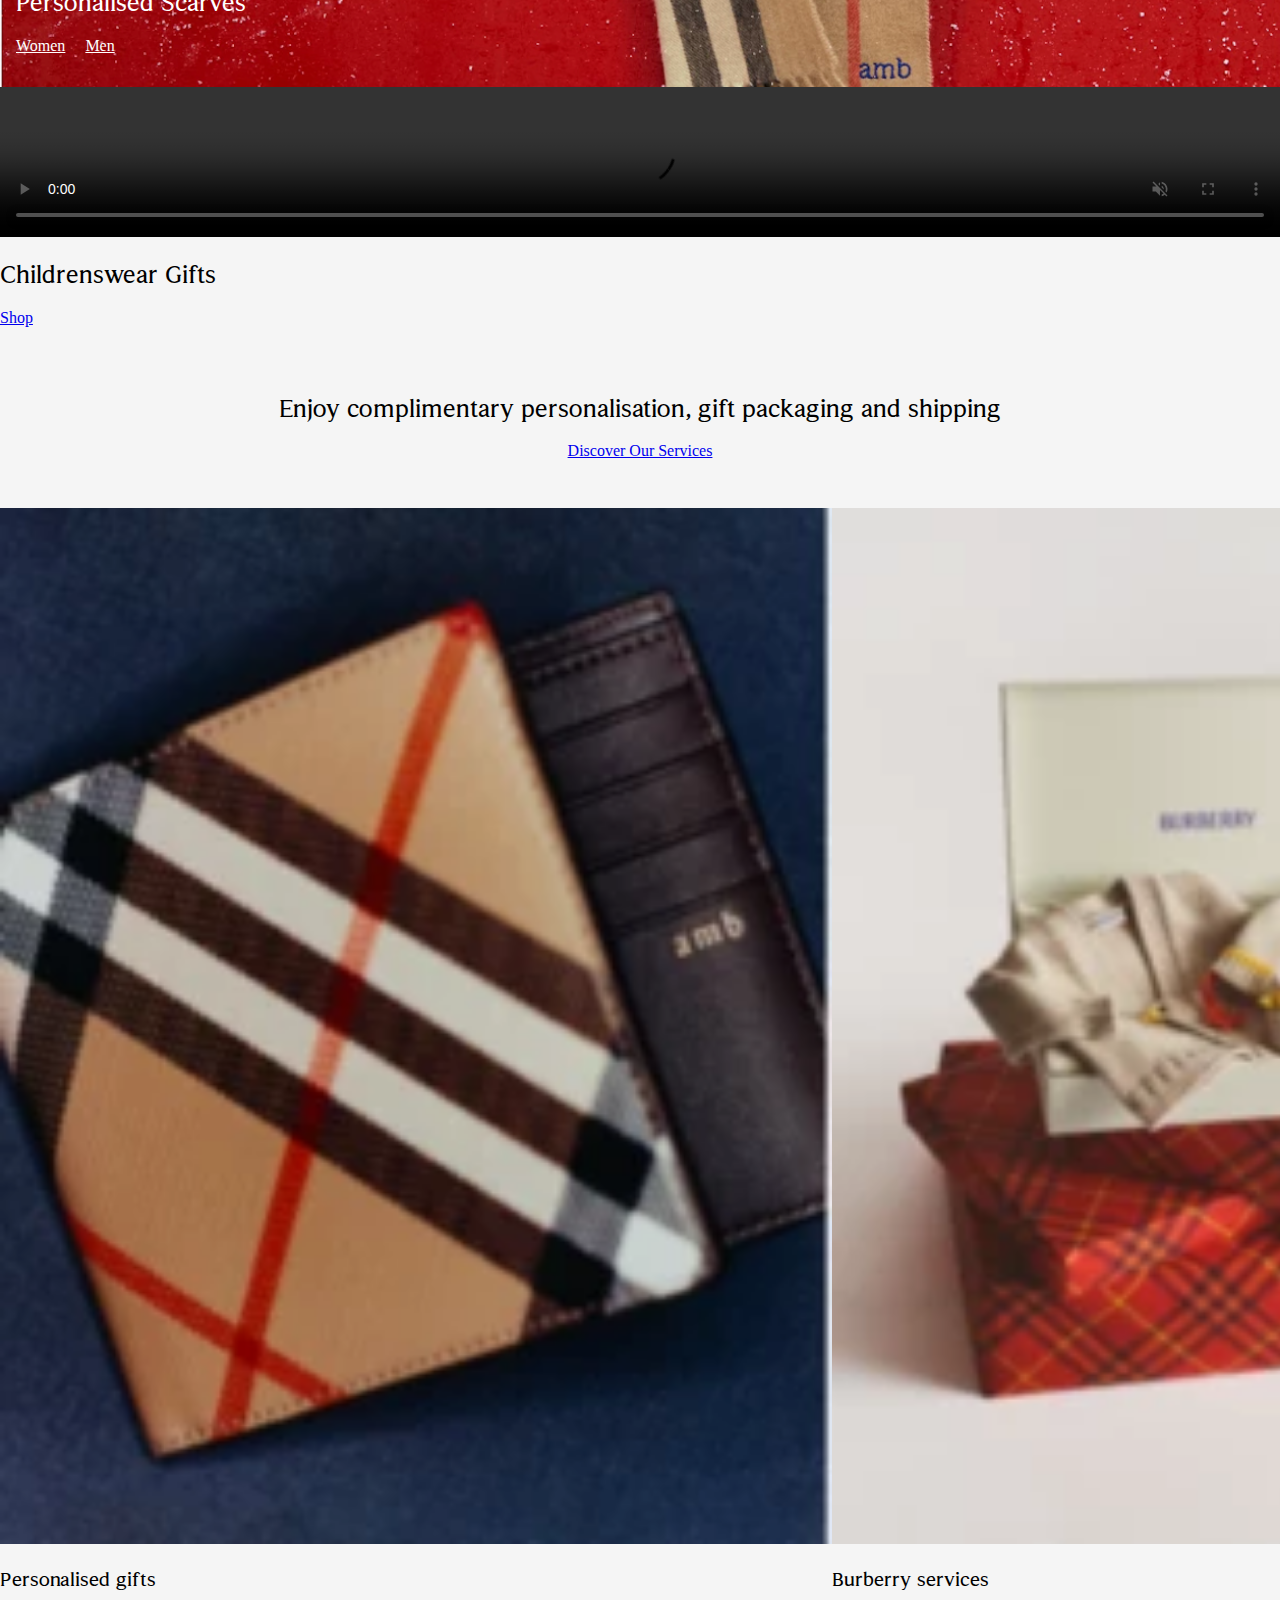
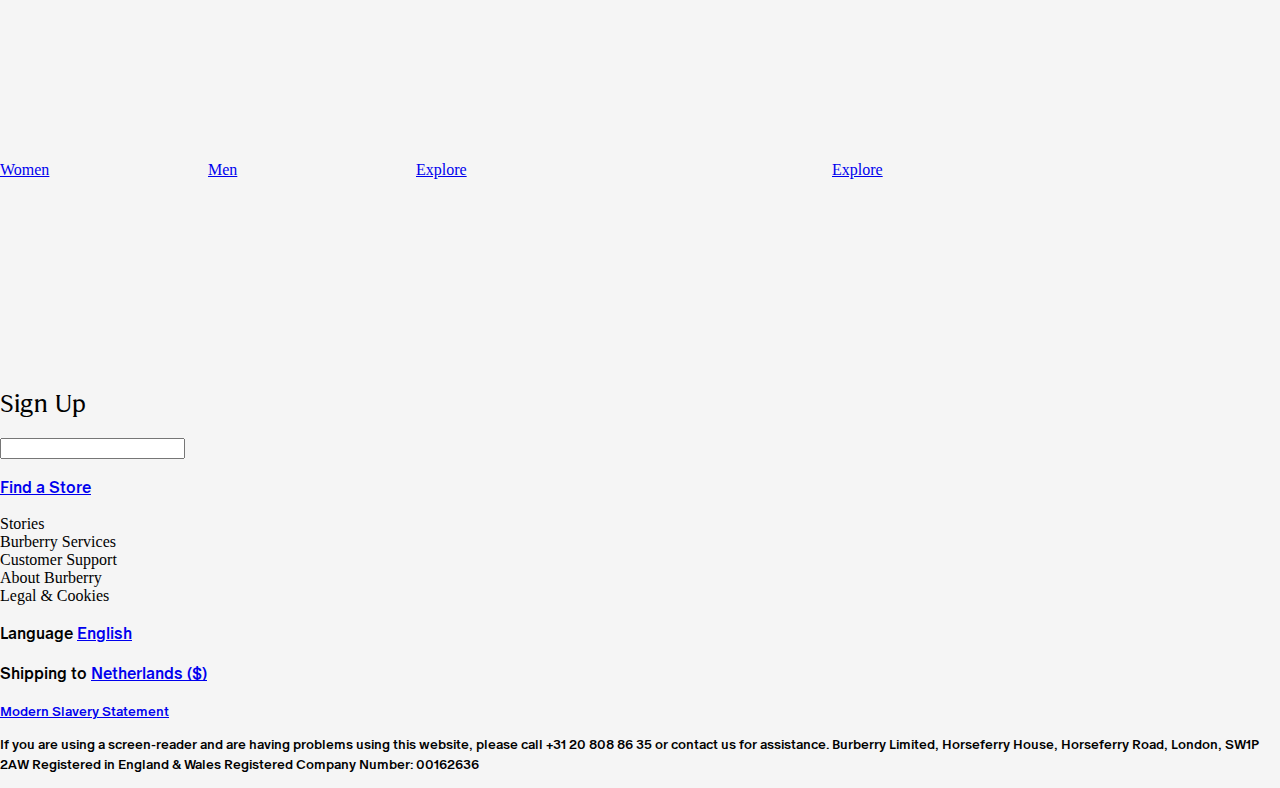
==== commit bc6e5196: "Allerlaatste versie voor eerste deadline (Niet af)" ====
--- a/index.html
+++ b/index.html
@@ -55,10 +55,10 @@
 			</div>		
 			<img src="./images/Afbeelding-2.webp" alt="Manenvrouwmetsjaal">
 		</section>
-
+<!-- 
+		//   Bron CAROUSEL: https://codepen.io/shooft/pen/yLKjzWa // -->
 		<section class="gift">
 			<section id="bolletjesAndAutoScroll" class="caroCarrousel" aria-label="Voorbeeld met bolletjes en auto-scroll na bepaalde tijd" tabIndex="-1">
-				<!-- de id kun je zelf een naam geven en geef je mee in de js -->
 				<ul>
 				  <li id="element1"><img src="./images/Carousel-101.jpg" alt="foto1" /></li>
 				  <li id="element2"><img src="./images/Carousel-102.jpg" alt="foto2" /></li>
@@ -96,8 +96,8 @@
 			</div>
 			<img src="./images/Afbeelding-3.png" alt="Eenmooietas">
 		</section>
-
-
+<!-- 
+		//   Bron CAROUSEL: https://codepen.io/shooft/pen/yLKjzWa  -->
 		<section class="gift">
 			<section id="bolletjesAndAutoScroll" class="caroCarrousel" aria-label="Voorbeeld met bolletjes en auto-scroll na bepaalde tijd" tabIndex="-1">
 				<ul>
--- a/styles/style.css
+++ b/styles/style.css
@@ -75,7 +75,6 @@
 }
 
 nav {
-	/* JOUW CODE HIER - stap 1 */
 	position:fixed;
 	left:0;
 	right:0;
@@ -83,11 +82,7 @@
 	bottom:0;
 	z-index: 2;
 	background-color: var(--color-background);
-	
-	/* JOUW CODE HIER - stap 2 */
 	translate: 150% 0%;
-	
-	/* JOUW CODE HIER - stap 4 */
 	transition:translate .3s;
   }
 
@@ -284,19 +279,13 @@
 	margin: 1em
   }
 
-
+  /*   Bron CAROUSEL: https://codepen.io/shooft/pen/yLKjzWa  */
 	
   /******************************/
   /* DE CAROCARROUSEL CONTAINER */
   /******************************/
   
   .caroCarrousel {
-	  /* basis waarden die door de hele carrousel gebruikt worden */
-	  /* kun je zelf aanpassen */
-	  /* --caroCarrouselMainColor:#333;
-	--caroCarrouselAccentColor:#1b75b3;
-	  --caroCarrouselShadeColor:#ddd9;
-	--caroCarrouselInverseColor:#e48a4c; */
 	
 	--caroCarrouselAutoScrollInterval:4000;
   
@@ -347,6 +336,7 @@
   .caroCarrousel li:nth-of-type(4) {
 	margin-right: 20em;
   }
+
   /**************************/
   /* de carrousel elementen */
   .caroCarrousel > ul li {
